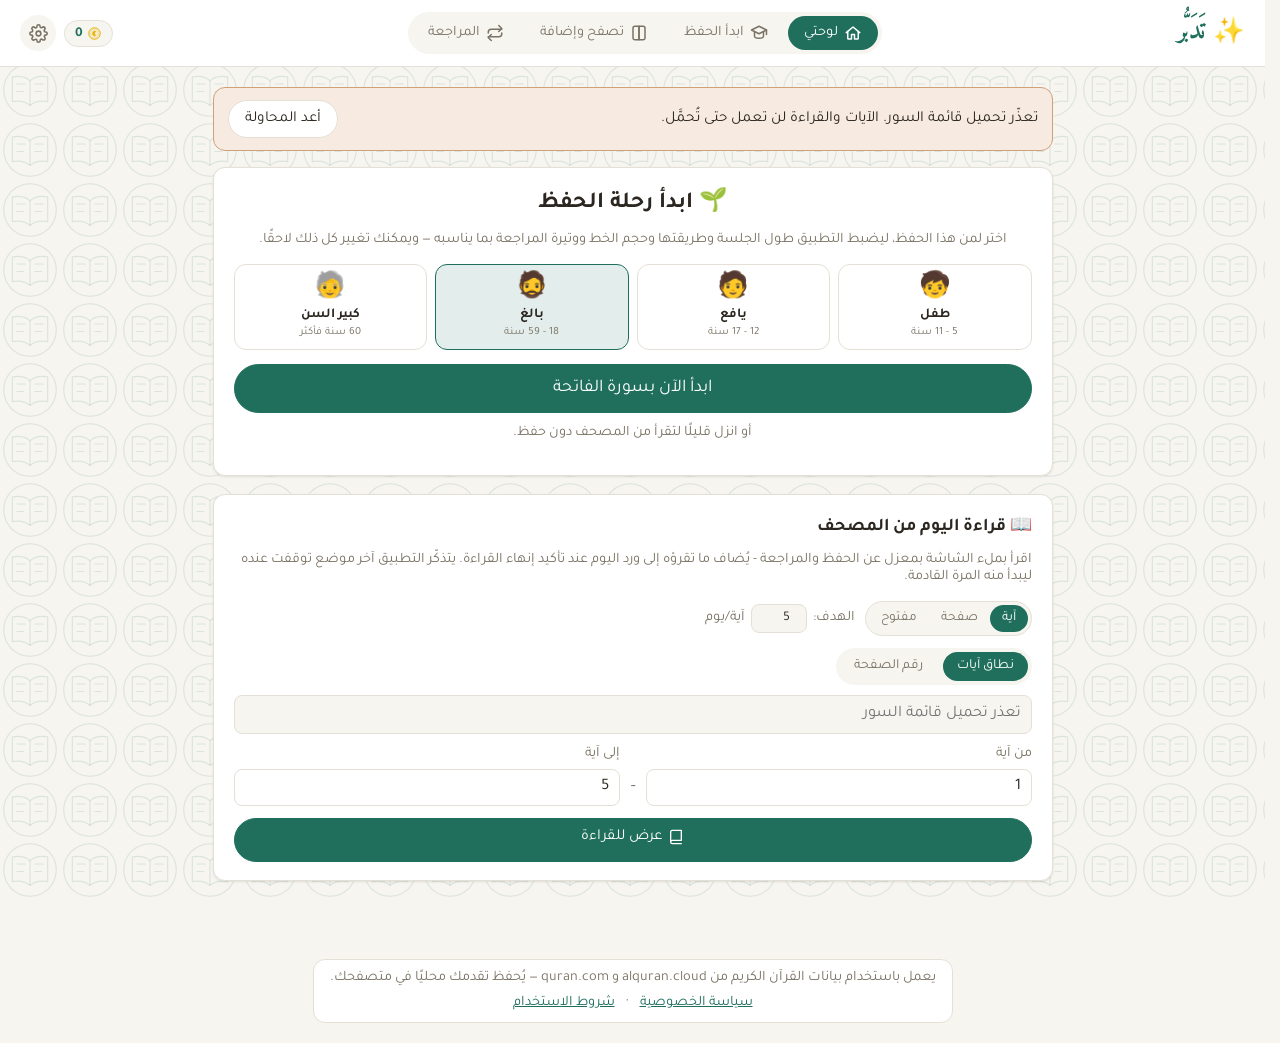
==== index.html @ 9f1f9c81 "لا شاشة خطأ من المتصفّح: الهيكل يُستبدل ولا يُفرَّغ، وصفحةٌ للانقطاع سببُ ما رأيتَه: السحب للتحديث (" ====
<!DOCTYPE html>
<html lang="ar" dir="rtl">
<head>
<meta charset="UTF-8">
<!-- maximum-scale/user-scalable: no pinch-zoom. The app has its own text-size
     setting (صغير…كبير جدًا) which resizes everything together, so zooming is
     the wrong tool here - it only ever left the page half off the screen. -->
<meta name="viewport" content="width=device-width, initial-scale=1.0, maximum-scale=1.0, user-scalable=no, viewport-fit=cover, interactive-widget=resizes-content">
<title>تدبر - تطبيق حفظ القرآن الكريم بذكاء</title>
<meta name="description" content="احفظ القرآن الكريم بالتكرار المتباعد، الاختيار من متعدد، الكتابة، والاختبار الصوتي.">
<meta name="theme-color" content="#1f6f5c">
<!-- Root-relative, every one of them: a route like /learn/settings would
     otherwise have the browser look for /learn/css/style.css. -->
<link rel="manifest" href="/manifest.json">
<link rel="icon" href="/icons/favicon-32.png">
<link rel="apple-touch-icon" href="/icons/apple-touch-icon.png">
<meta name="apple-mobile-web-app-capable" content="yes">
<meta name="apple-mobile-web-app-status-bar-style" content="black-translucent">
<meta name="apple-mobile-web-app-title" content="تدبر">
<link rel="preconnect" href="https://fonts.googleapis.com">
<link href="https://fonts.googleapis.com/css2?family=Amiri:wght@400;700&family=Tajawal:wght@400;500;700&family=Scheherazade+New:wght@400;700&family=Lateef:wght@400;700&family=Aref+Ruqaa:wght@400;700&family=Reem+Kufi:wght@400;700&display=swap" rel="stylesheet">
<link rel="stylesheet" href="/css/style.css">
<script>
// Which tab is open is decided HERE, before anything is painted. The app's
// own script runs at the end of a long file, so restoring the tab there
// meant the dashboard was on screen for a frame or two first - the flash of
// the wrong page on every refresh. Nothing paints before the head is
// processed, so stamping the route on <html> (css/style.css shows the panel
// that matches) is the only place it can be done without one. The attribute
// is data-route, not data-tab: the app binds a tab switch to every
// [data-tab] element, and <html> would then be one of them.
(function () {
  var TABS = ["dashboard", "learn", "browse", "review"];
  var tab = "dashboard", overlays = [];
  location.pathname.split("/").forEach(function (seg) {
    if (TABS.indexOf(seg) > -1) tab = seg;
    else if (seg === "settings" || seg === "mushaf") overlays.push(seg);
  });
  var legacy = (location.hash || "").replace(/^#\/?/, "");   // #learn, from before these were paths
  if (tab === "dashboard" && TABS.indexOf(legacy) > -1) tab = legacy;
  document.documentElement.setAttribute("data-route", tab);
  // The settings sheet is markup, so it can be open in the first frame too.
  // The reader draws from stored state the app has not read yet, so it opens
  // a moment later rather than as an empty page.
  if (overlays.length) document.documentElement.setAttribute("data-overlay", overlays.join(" "));

  // Same reason, for the same frame: the dashboard's markup carries every
  // card, and a first-run visitor would see all of them flash by before
  // renderDashboard folded them away. Reading the saved ayahs here decides
  // it before the first paint. Defensive throughout - a corrupt or missing
  // store just means the full dashboard, which is the safe way to be wrong.
  var firstRun = false;
  try {
    var raw = localStorage.getItem("tadabbur_state_v1");
    var parsed = raw ? JSON.parse(raw) : null;
    firstRun = !parsed || !parsed.ayahs || Object.keys(parsed.ayahs).length === 0;
  } catch (e) { firstRun = false; }
  document.documentElement.setAttribute("data-first-run", firstRun ? "true" : "false");

  // Last line of defence. app.js sets __tadabburBooted at the very end of
  // itself; if that never happens the app is half-built - which is what a
  // stale half of the shell used to produce: controls present, tappable and
  // completely blank. Rather than leave someone to work out that they have
  // to kill the app from the task switcher, put a fresh shell in place of the
  // cached one and reload once. Once: the sessionStorage mark makes a boot
  // loop impossible, and it is cleared the moment a boot succeeds.
  //
  // REPLACED, not deleted. Emptying the cache and trusting the reload to
  // refill it works right up until the reload has no network - and then the
  // worker has nothing to serve and every attempt after it is the browser's
  // own "this site can't be reached". A phone on a dead data connection
  // still reports navigator.onLine as true, so only a complete set of fresh
  // files is allowed to replace what is there.
  var HEAL = "tadabbur_selfheal";
  var SHELL_FILES = ["/", "/index.html", "/css/style.css", "/js/app.js"];
  setTimeout(function () {
    if (window.__tadabburBooted) {
      try { sessionStorage.removeItem(HEAL); } catch (e) {}
      return;
    }
    try { if (sessionStorage.getItem(HEAL)) return; sessionStorage.setItem(HEAL, "1"); } catch (e) { return; }
    var done = function () { location.reload(); };
    try {
      if (!window.caches) { done(); return; }
      Promise.all(SHELL_FILES.map(function (u) {
        // ?shell-refresh makes the worker stand aside, so a copy that cannot
        // be fetched is a failure rather than the cached one handed back.
        return fetch(u + (u.indexOf("?") >= 0 ? "&" : "?") + "shell-refresh=" + Date.now(), { cache: "reload" })
          .then(function (r) { return r && r.ok ? r : null; }, function () { return null; });
      })).then(function (fresh) {
        if (fresh.some(function (r) { return !r; })) return null;   // keep the old shell
        return caches.keys().then(function (ks) {
          var name = ks.filter(function (k) { return k.indexOf("tadabbur-shell") === 0; })[0];
          if (!name) return null;
          return caches.open(name).then(function (c) {
            return Promise.all(SHELL_FILES.map(function (u, i) { return c.put(u, fresh[i]); }));
          });
        });
      }).then(done, done);
    } catch (e) { done(); }
  }, 8000);
})();
</script>
</head>
<body>

<canvas id="confetti-canvas"></canvas>
<div id="toast-container" class="toast-container" aria-live="polite"></div>

<header class="app-header">
  <div class="brand">
    <span class="brand-icon">✨</span>
    <h1>تَدَبُّر</h1>
  </div>
  <nav class="tabs" role="tablist">
    <button class="tab-btn" data-tab="dashboard">
      <span class="tab-icon"><svg viewBox="0 0 24 24" fill="none" stroke="currentColor" stroke-width="2" stroke-linecap="round" stroke-linejoin="round"><path d="M3 11.5 12 4l9 7.5"/><path d="M5 10v9a1 1 0 0 0 1 1h4v-6h4v6h4a1 1 0 0 0 1-1v-9"/></svg></span>
      <span class="tab-label">لوحتي</span>
    </button>
    <button class="tab-btn" data-tab="learn">
      <span class="tab-icon"><svg viewBox="0 0 24 24" fill="none" stroke="currentColor" stroke-width="2" stroke-linecap="round" stroke-linejoin="round"><path d="M12 3 2 8l10 5 10-5-10-5Z"/><path d="M6 10.5V16c0 1.6 2.7 3 6 3s6-1.4 6-3v-5.5"/><path d="M22 8v6"/></svg></span>
      <span class="tab-label">ابدأ الحفظ</span>
    </button>
    <button class="tab-btn" data-tab="browse">
      <span class="tab-icon"><svg viewBox="0 0 24 24" fill="none" stroke="currentColor" stroke-width="2" stroke-linecap="round" stroke-linejoin="round"><path d="M4 5.5A2.5 2.5 0 0 1 6.5 3H12v18H6.5A2.5 2.5 0 0 1 4 18.5v-13Z"/><path d="M20 5.5A2.5 2.5 0 0 0 17.5 3H12v18h5.5a2.5 2.5 0 0 0 2.5-2.5v-13Z"/></svg></span>
      <span class="tab-label">تصفح وإضافة</span>
    </button>
    <button class="tab-btn" data-tab="review">
      <span class="tab-icon"><svg viewBox="0 0 24 24" fill="none" stroke="currentColor" stroke-width="2" stroke-linecap="round" stroke-linejoin="round"><path d="M17 2 21 6l-4 4"/><path d="M3 12v-1a4 4 0 0 1 4-4h14"/><path d="M7 22 3 18l4-4"/><path d="M21 12v1a4 4 0 0 1-4 4H3"/></svg><span class="tab-badge hidden" id="review-tab-badge">0</span></span>
      <span class="tab-label">المراجعة</span>
    </button>
  </nav>
  <div class="header-left">
    <span id="header-points-badge" class="header-points-badge" title="نقاطك"><span class="coin-icon" id="header-coin-icon"></span><span id="header-points-value">0</span></span>
    <button id="btn-settings" class="icon-only-btn" title="الإعدادات" aria-label="الإعدادات">
      <svg viewBox="0 0 24 24" fill="none" stroke="currentColor" stroke-width="2" stroke-linecap="round" stroke-linejoin="round"><circle cx="12" cy="12" r="3"/><path d="M19.4 15a1.65 1.65 0 0 0 .33 1.82l.06.06a2 2 0 1 1-2.83 2.83l-.06-.06a1.65 1.65 0 0 0-1.82-.33 1.65 1.65 0 0 0-1 1.51V21a2 2 0 0 1-4 0v-.09A1.65 1.65 0 0 0 9 19.4a1.65 1.65 0 0 0-1.82.33l-.06.06a2 2 0 1 1-2.83-2.83l.06-.06a1.65 1.65 0 0 0 .33-1.82 1.65 1.65 0 0 0-1.51-1H3a2 2 0 0 1 0-4h.09A1.65 1.65 0 0 0 4.6 9a1.65 1.65 0 0 0-.33-1.82l-.06-.06a2 2 0 1 1 2.83-2.83l.06.06a1.65 1.65 0 0 0 1.82.33H9a1.65 1.65 0 0 0 1-1.51V3a2 2 0 0 1 4 0v.09a1.65 1.65 0 0 0 1 1.51 1.65 1.65 0 0 0 1.82-.33l.06-.06a2 2 0 1 1 2.83 2.83l-.06.06a1.65 1.65 0 0 0-.33 1.82V9a1.65 1.65 0 0 0 1.51 1H21a2 2 0 0 1 0 4h-.09a1.65 1.65 0 0 0-1.51 1Z"/></svg>
    </button>
  </div>
</header>

<!-- Says the connection is gone before a blank ayah does. What is already on
     the device keeps working, which is the part worth saying out loud. -->
<div id="offline-bar" class="offline-bar hidden" role="status">
  <span class="offline-bar-mark" aria-hidden="true">⌁</span>
  <span>لا يوجد اتصال — ما حُفظ على جهازك يعمل كما هو، وما يحتاج الشبكة ينتظر عودتها.</span>
</div>

<!-- Same gear, pinned in place once the header scrolls away (and while the
     fullscreen reader is open) - see updateSettingsFab in app.js -->
<button id="btn-settings-floating" class="icon-only-btn settings-fab" title="الإعدادات" aria-label="الإعدادات">
  <svg viewBox="0 0 24 24" fill="none" stroke="currentColor" stroke-width="2" stroke-linecap="round" stroke-linejoin="round"><circle cx="12" cy="12" r="3"/><path d="M19.4 15a1.65 1.65 0 0 0 .33 1.82l.06.06a2 2 0 1 1-2.83 2.83l-.06-.06a1.65 1.65 0 0 0-1.82-.33 1.65 1.65 0 0 0-1 1.51V21a2 2 0 0 1-4 0v-.09A1.65 1.65 0 0 0 9 19.4a1.65 1.65 0 0 0-1.82.33l-.06.06a2 2 0 1 1-2.83-2.83l.06-.06a1.65 1.65 0 0 0 .33-1.82 1.65 1.65 0 0 0-1.51-1H3a2 2 0 0 1 0-4h.09A1.65 1.65 0 0 0 4.6 9a1.65 1.65 0 0 0-.33-1.82l-.06-.06a2 2 0 1 1 2.83-2.83l.06.06a1.65 1.65 0 0 0 1.82.33H9a1.65 1.65 0 0 0 1-1.51V3a2 2 0 0 1 4 0v.09a1.65 1.65 0 0 0 1 1.51 1.65 1.65 0 0 0 1.82-.33l.06-.06a2 2 0 1 1 2.83 2.83l-.06.06a1.65 1.65 0 0 0-.33 1.82V9a1.65 1.65 0 0 0 1.51 1H21a2 2 0 0 1 0 4h-.09a1.65 1.65 0 0 0-1.51 1Z"/></svg>
</button>

<!-- SETTINGS PANEL -->
<div id="settings-overlay" class="settings-overlay modal-closed">
  <div class="settings-panel">
    <div class="settings-header">
      <h2>⚙️ الإعدادات</h2>
      <button id="btn-settings-close" class="icon-only-btn" aria-label="إغلاق">✕</button>
    </div>
    <div class="points-display-row">
      <span class="points-display-label" id="points-display-label">نقاطك</span>
      <span class="points-display-value">
        <span class="coin-icon" id="settings-coin-icon"></span>
        <strong id="points-display">0</strong>
      </span>
    </div>
    <p class="muted points-note hidden" id="points-note"></p>
    <p class="settings-section-note"><span class="coin-icon coin-sm"></span> زينة مصحفك — اختيارية بالكامل، ولا تفتح شيئًا في الحفظ أو المراجعة.</p>

    <!-- Every group is a closed accordion: the sheet opens as a short list of
         headings, each already saying what is chosen inside it, and only the
         one being changed unfolds (name= makes them mutually exclusive where
         the browser supports it). -->
    <details class="settings-group" name="settings-accordion">
      <summary class="settings-group-summary">
        <span class="settings-group-title">🎧 القارئ</span>
        <span class="settings-group-value" id="group-reciter-value"></span>
      </summary>
      <div class="settings-group-body">
        <div class="settings-field">
          <div id="reciter-grid" class="swatch-grid"></div>
        </div>
      </div>
    </details>

    <details class="settings-group" name="settings-accordion">
      <summary class="settings-group-summary">
        <span class="settings-group-title">🎨 المظهر</span>
        <span class="settings-group-value" id="group-theme-value"></span>
      </summary>
      <div class="settings-group-body">
        <div class="settings-field">
          <div id="theme-grid" class="swatch-grid"></div>
        </div>
        <label class="settings-field">
          الوضع الفاتح والداكن
          <select id="color-scheme-select">
            <option value="system">حسب إعداد الهاتف</option>
            <option value="light">فاتح دائمًا</option>
            <option value="dark">داكن دائمًا</option>
          </select>
          <p class="muted">يخصّ مظهر «أخضر هادئ» فقط؛ بقية المظاهر ألوانها ثابتة كما اخترتها.</p>
        </label>
      </div>
    </details>

    <details class="settings-group" name="settings-accordion">
      <summary class="settings-group-summary">
        <span class="settings-group-title">✒️ خط الآيات</span>
        <span class="settings-group-value" id="group-font-value"></span>
      </summary>
      <div class="settings-group-body">
        <div class="settings-field">
          <div id="font-grid" class="swatch-grid"></div>
        </div>
        <label class="settings-field">
          حجم نص الآيات
          <select id="font-size-select">
            <option value="small">صغير</option>
            <option value="medium">متوسط</option>
            <option value="large">كبير</option>
            <option value="xlarge">كبير جدًا</option>
          </select>
        </label>
        <label class="settings-field">
          شكل الأرقام
          <select id="numerals-select">
            <option value="western">123 — أرقام عادية</option>
            <option value="arabic">١٢٣ — أرقام عربية مشرقية</option>
          </select>
          <p class="muted">يشمل كل رقم في التطبيق: أرقام الآيات، والإحصاءات، والتواريخ، وعدّاد الجولات.</p>
        </label>
      </div>
    </details>

    <details class="settings-group" name="settings-accordion">
      <summary class="settings-group-summary">
        <span class="settings-group-title">🖼️ خلفية التطبيق</span>
        <span class="settings-group-value" id="group-background-value"></span>
      </summary>
      <div class="settings-group-body">
        <div class="settings-field">
          <div id="background-grid" class="swatch-grid"></div>
        </div>
      </div>
    </details>

    <details class="settings-group" name="settings-accordion">
      <summary class="settings-group-summary">
        <span class="settings-group-title">👤 لمن الحفظ؟</span>
        <span class="settings-group-value" id="group-age-value"></span>
      </summary>
      <div class="settings-group-body">
        <div class="settings-field">
          <div class="age-mode-grid" id="settings-age-grid"></div>
          <p class="muted" id="age-mode-note"></p>
        </div>
      </div>
    </details>

    <details class="settings-group" name="settings-accordion">
      <summary class="settings-group-summary">
        <span class="settings-group-title">🧠 الحفظ والمراجعة</span>
        <span class="settings-group-value" id="group-drill-value"></span>
      </summary>
      <div class="settings-group-body">
        <label class="settings-field settings-toggle">
          <span>
            تنويع طريقة الاختبار تلقائيًا
            <small class="muted">تعرُّف ← تذكُّر ← كتابة عبر جولات الآية الثلاث، بدل تكرار الطريقة نفسها.</small>
          </span>
          <input type="checkbox" id="auto-vary-modes" checked>
        </label>
        <label class="settings-field">
          سقف المراجعة اليومي
          <select id="review-cap-select">
            <option value="10">10 آيات في اليوم</option>
            <option value="20">20 آية في اليوم</option>
            <option value="30">30 آية في اليوم</option>
            <option value="50">50 آية في اليوم</option>
            <option value="0">بلا سقف</option>
          </select>
          <p class="muted">ما يزيد عن السقف لا يُلغى، بل يُؤجَّل ليأتيك في الأيام التالية حتى لا تتكدّس المراجعات دفعة واحدة.</p>
        </label>
      </div>
    </details>

    <details class="settings-group" name="settings-accordion">
      <summary class="settings-group-summary">
        <span class="settings-group-title">💾 بياناتك</span>
        <span class="settings-group-value" id="backup-group-value">نسخة احتياطية · دون إنترنت</span>
      </summary>
      <div class="settings-group-body">
        <div class="settings-field">
          نسخة احتياطية
          <div class="backup-row">
            <button id="btn-backup-export" class="btn"></button>
            <button id="btn-backup-import" class="btn"></button>
          </div>
          <input type="file" id="backup-file" accept="application/json,.json" class="hidden">
          <p class="muted">حفظك كلّه يعيش في هذا المتصفّح وحده: مسح بيانات الموقع أو تغيير الهاتف يمحوه. الملف يحفظ كل شيء — الآيات وخطتها ومواعيد مراجعتها، والنقاط، والقارئ والمظهر والخط والخلفية وما فتحته منها، وعهد وردك وسجلّ أيامك.</p>
          <p class="muted storage-status" id="storage-status"></p>
          <button id="btn-protect-storage" class="btn hidden">🛡️ احمِ بياناتي من الحذف التلقائي</button>
        </div>

        <div class="settings-field">
          العمل دون إنترنت
          <button id="btn-offline-prefetch" class="btn"></button>
          <p class="muted" id="offline-prefetch-status">حمّل سور خطتك الآن ليعمل الحفظ والمراجعة دون اتصال.</p>
        </div>
      </div>
    </details>
    <div class="settings-field">
      اتصل بنا
      <p class="muted">وجدتَ خللًا، أو عندك اقتراح؟ أخبِرنا.</p>
      <a class="btn contact-link" href="https://hamid-tlailia-portfolio-exyv.vercel.app/#contact"
         target="_blank" rel="noopener noreferrer">✉️ بلّغ عن خطأ أو اقترح</a>
    </div>

    <div class="settings-field settings-legal">
      <button id="btn-privacy" class="link-btn">سياسة الخصوصية</button>
      <button id="btn-terms" class="link-btn">شروط الاستخدام</button>
    </div>
  </div>
</div>

<!-- TASMEE': the phone is handed to a listener, who grades what they hear -->
<div id="tasmee-overlay" class="tasmee-overlay modal-closed">
  <div class="tasmee-header">
    <button id="btn-tasmee-close" class="icon-only-btn" aria-label="إنهاء التسميع">✕</button>
    <span id="tasmee-position">1 / 1</span>
  </div>
  <div class="tasmee-body">
    <p class="tasmee-listener-note">📿 أعطِ الجهاز لمن يسمع لك — النص أمامه، وأنت تسمّع عن ظهر قلب.</p>
    <div class="ayah-ref" id="tasmee-ref"></div>
    <div class="ayah-display tasmee-display">
      <div class="ayah-scroll" id="tasmee-ayah-scroll">
        <p id="tasmee-text" class="ayah-text"></p>
      </div>
    </div>
  </div>
  <div class="tasmee-actions">
    <p class="muted">كيف سمّع؟</p>
    <div class="tasmee-buttons">
      <button class="btn grade-again" id="btn-tasmee-wrong" data-quality="0">أخطأ</button>
      <button class="btn grade-hard" id="btn-tasmee-hesitant" data-quality="3">تردّد</button>
      <button class="btn grade-good" id="btn-tasmee-good" data-quality="5">تامّ</button>
    </div>
  </div>
</div>

<div class="pull-refresh" id="pull-refresh" aria-hidden="true">
  <svg viewBox="0 0 24 24" fill="none" stroke="currentColor" stroke-width="2.2" stroke-linecap="round"><path d="M17 2 21 6l-4 4"/><path d="M3 12v-1a4 4 0 0 1 4-4h14"/><path d="M7 22 3 18l4-4"/><path d="M21 12v1a4 4 0 0 1-4 4H3"/></svg>
</div>

<main id="app">
  <!-- Shown only when a startup load failed: without it the app just looks
       broken, with three unrelated-looking symptoms and no way back. -->
  <div class="connection-banner hidden" id="connection-banner">
    <span id="connection-banner-text"></span>
    <button class="btn" id="btn-connection-retry">أعد المحاولة</button>
  </div>


  <!-- DASHBOARD -->
  <section id="tab-dashboard" class="tab-panel">

    <div class="panel onboarding-panel" id="onboarding-panel">
      <h2>🌱 ابدأ رحلة الحفظ</h2>
      <p class="muted">اختر لمن هذا الحفظ، ليضبط التطبيق طول الجلسة وطريقتها وحجم الخط ووتيرة المراجعة بما يناسبه — ويمكنك تغيير كل ذلك لاحقًا.</p>
      <div class="age-mode-grid" id="onboarding-age-grid"></div>
      <button class="btn primary onboarding-start" data-tab="learn">ابدأ الآن بسورة الفاتحة</button>
      <p class="muted onboarding-alt">أو انزل قليلًا لتقرأ من المصحف دون حفظ.</p>
    </div>


    <div class="challenge-card needs-data" id="challenge-card">
      <div class="challenge-text">
        <h2>⚡ تحدي تعاهد اليوم</h2>
        <p class="muted" id="challenge-desc">اختبر نفسك بآيات عشوائية مما حفظت — «تعاهدوا هذا القرآن فوالذي نفسي بيده لهو أشد تفلتًا من الإبل في عقلها»</p>
      </div>
      <div class="challenge-actions">
        <button id="btn-start-challenge" class="btn accent">⚡ ابدأ التحدي</button>
        <button id="btn-quick-wird" class="btn challenge-secondary">🌙 ورد اليوم</button>
      </div>
    </div>

    <div class="ornament needs-data" aria-hidden="true">۞</div>

    <div class="stats-grid needs-data">
      <div class="stat-card">
        <div class="stat-value" id="stat-due">0</div>
        <div class="stat-label">مستحقة اليوم</div>
        <div class="stat-note hidden" id="stat-due-deferred"></div>
      </div>
      <div class="stat-card">
        <div class="stat-value" id="stat-new">0</div>
        <div class="stat-label">سور قيد الحفظ</div>
      </div>
      <div class="stat-card">
        <div class="stat-value" id="stat-mastered">0</div>
        <div class="stat-label">آيات محفوظة</div>
      </div>
      <div class="stat-card">
        <div class="stat-value" id="stat-streak">0</div>
        <div class="stat-label">🔥 أيام متتالية</div>
        <div class="stat-note" id="stat-week"></div>
      </div>
    </div>

    <p class="balance-note hidden" id="balance-note"></p>

    <div class="share-row needs-data">
      <button class="btn" id="btn-share-progress">🌿 شارك تقدّمي</button>
    </div>

    <div class="panel overall-progress-card needs-data">
      <div class="overall-progress-header">
        <h2>📈 تقدمك في حفظ القرآن</h2>
        <span id="overall-progress-text" class="muted">0 / 6236 (0%)</span>
      </div>
      <div class="progress-bar"><div id="overall-progress-fill" class="progress-fill"></div></div>
      <p id="memorization-since-text" class="muted overall-progress-since"></p>

      <details class="mushaf-map activity-map" id="activity-map">
        <summary class="mushaf-map-summary">🗓️ سجلّ نشاطك</summary>
        <p class="muted" id="activity-summary"></p>
        <div class="activity-calendar" id="activity-calendar"></div>
        <p class="muted activity-caption" id="activity-caption"></p>
        <div class="activity-legend">
          <span>أقل</span>
          <i class="activity-cell l0"></i>
          <i class="activity-cell l1"></i>
          <i class="activity-cell l2"></i>
          <i class="activity-cell l3"></i>
          <i class="activity-cell l4"></i>
          <span>أكثر</span>
        </div>
      </details>

      <details class="mushaf-map" id="mushaf-map">
        <summary class="mushaf-map-summary">🗺️ خريطة الحفظ في المصحف</summary>
        <p class="muted" id="mushaf-map-summary"></p>
        <div class="mushaf-map-grid" id="mushaf-map-grid"></div>
        <div class="mushaf-map-legend">
          <span><i class="map-cell l0"></i> لم تبدأ</span>
          <span><i class="map-cell l1"></i> بدأتها</span>
          <span><i class="map-cell l2"></i> أكثر من نصفها</span>
          <span><i class="map-cell l3"></i> كاملة</span>
        </div>
      </details>
    </div>

    <!-- What is in the plan but not yet memorized: ayahs waiting their turn,
         and ayahs whose owner says they are already known and has still to
         show it. Neither is in the review cycle nor in the count. -->
    <div class="panel pending-card hidden" id="pending-card">
      <h2 id="pending-heading"></h2>
      <p class="muted" id="pending-lead"></p>
      <div id="pending-list" class="pending-list"></div>
    </div>

    <div class="panel needs-data">
      <h2>خطة الحفظ الحالية</h2>
      <p class="muted">مرتبة حسب أقرب موعد مراجعة (التكرار المتباعد الذكي) — اضغط على اسم السورة لعرض آياتها. وما حفظتَه كاملًا يمكن تذهيبه بنقاطك <span class="coin-icon coin-sm"></span></p>
      <div id="plan-list" class="plan-list"></div>
    </div>

    <div class="panel needs-data">
      <h2>التقدم حسب السورة</h2>
      <div id="surah-progress" class="surah-progress-list"></div>
    </div>

    <div class="panel wird-card needs-data">
      <div class="wird-header">
        <div>
          <h2>🌙 ورد اليوم</h2>
          <p id="wird-today-date" class="muted"></p>
        </div>
      </div>
      <div class="wird-progress">
        <div class="wird-ring" id="wird-ring">
          <span id="wird-count-text">0/5</span>
        </div>
        <div class="wird-week" id="wird-week"></div>
      </div>
    </div>

    <div class="panel wird-plan-card needs-data" id="wird-plan-card">
      <h2 id="wird-plan-heading">🤝 عهد الورد</h2>

      <div id="wird-plan-view" class="hidden">
        <p class="wird-plan-sentence" id="wird-plan-sentence"></p>
        <p class="muted" id="wird-plan-status"></p>
        <p class="wird-plan-next hidden" id="wird-plan-next"></p>
        <label class="wird-notify-row" id="wird-notify-row">
          <input type="checkbox" id="wird-notify-toggle">
          <span>🔔 ذكّرني على هذا الجهاز</span>
        </label>
        <p class="muted wird-notify-note" id="wird-notify-note"></p>
        <!-- The calendar entry belongs with the bell, not with the day's
             actions: both are reminder plumbing, set up once and never
             touched again, while ابدأ الآن is what you press every day. -->
        <button id="btn-wird-plan-ics" class="link-btn wird-ics-link">📅 أضِفه إلى تقويم جوالك</button>
        <div class="wird-plan-actions">
          <button id="btn-wird-plan-start" class="btn primary">ابدأ الآن</button>
          <button id="btn-wird-plan-edit" class="btn">تعديل العهد</button>
        </div>
      </div>

      <details class="wird-plan-details" id="wird-plan-details">
        <summary class="mushaf-map-summary wird-plan-open">حدِّد موعدًا ثابتًا لوردك</summary>
        <div id="wird-plan-form">
        <p class="muted">حدِّد <strong>متى</strong> و<strong>أين</strong> مرة واحدة. النية المعلّقة ("سأحفظ يومًا ما") تتبخّر، أما ربط الورد بموعد ومكان معلومين فهو أقوى ما يحوّله إلى عادة.</p>
        <div class="wird-plan-field">
          <span class="wird-plan-label">متى؟</span>
          <div class="wird-plan-anchors" id="wird-plan-anchors"></div>
        </div>
        <label class="wird-plan-field">
          <span class="wird-plan-label">في أي ساعة تقريبًا؟</span>
          <input type="time" id="wird-plan-time" value="05:30">
        </label>
        <label class="wird-plan-field">
          <span class="wird-plan-label">أين؟</span>
          <input type="text" id="wird-plan-place" maxlength="40" placeholder="مثلاً: في غرفتي">
        </label>
        <div class="wird-plan-actions">
          <button id="btn-wird-plan-save" class="btn primary">أثبِت عهدي</button>
          <button id="btn-wird-plan-cancel" class="btn hidden">إلغاء</button>
        </div>
      </div>
      </details>
    </div>

    <div class="panel meaning-day-card hidden" id="meaning-day-card">
      <h2>💡 معنى تعلّمته اليوم</h2>
      <p class="meaning-day-word" id="meaning-day-word"></p>
      <p class="meaning-day-meaning" id="meaning-day-meaning"></p>
      <p class="muted" id="meaning-day-ref"></p>
    </div>

    <div class="panel mushaf-card">
      <h2>📖 قراءة اليوم من المصحف</h2>
      <p class="muted">اقرأ بملء الشاشة بمعزل عن الحفظ والمراجعة - يُضاف ما تقرؤه إلى ورد اليوم عند تأكيد إنهاء القراءة. يتذكّر التطبيق آخر موضع توقفت عنده ليبدأ منه المرة القادمة.</p>

      <!-- The daily target lives here, beside the reading it measures, rather
           than up in the wird card: setting it meant scrolling up, and
           checking what you had set meant scrolling up again. -->
      <div class="wird-target-control">
        <div class="wird-type-toggle">
          <button type="button" class="wird-type-btn" data-type="ayahs">آية</button>
          <button type="button" class="wird-type-btn" data-type="pages">صفحة</button>
          <button type="button" class="wird-type-btn" data-type="open">مفتوح</button>
        </div>
        <label id="wird-target-field">
          الهدف:
          <input type="number" id="wird-target-input" min="1" max="604" value="5">
          <span id="wird-target-unit">آية/يوم</span>
        </label>
        <p class="muted wird-open-note hidden" id="wird-open-note">بلا عدد مطلوب — اقرأ وقلّب الصفحات كما تشاء، وتوقّف حيث شئت، ويُحسب لك اليوم بمجرّد أن تقرأ.</p>
      </div>

      <div class="mushaf-mode-toggle">
        <button type="button" class="mushaf-mode-btn active" data-mushaf-mode="range">نطاق آيات</button>
        <button type="button" class="mushaf-mode-btn" data-mushaf-mode="page">رقم الصفحة</button>
      </div>

      <div id="mushaf-range-controls" class="mushaf-controls">
        <div class="combo" id="mushaf-surah-combo">
          <input type="text" id="mushaf-surah-combo-input" placeholder="ابحث عن سورة..." autocomplete="off">
          <div class="combo-list hidden" id="mushaf-surah-combo-list"></div>
        </div>
        <div class="range-inputs">
          <label>
            من آية
            <input type="number" id="mushaf-from" min="1" value="1">
          </label>
          <span class="range-dash">–</span>
          <label>
            إلى آية
            <input type="number" id="mushaf-to" min="1" value="5">
          </label>
        </div>
      </div>

      <div id="mushaf-page-controls" class="mushaf-controls hidden">
        <label class="mushaf-page-field">
          رقم الصفحة (١-٦٠٤)
          <input type="number" id="mushaf-page-input" min="1" max="604" placeholder="مثال: 262">
        </label>
      </div>

      <button id="btn-mushaf-load" class="btn primary mushaf-load-btn"></button>
    </div>

  </section>

  <!-- LEARN (guided sequential memorization) -->
  <section id="tab-learn" class="tab-panel">

    <!-- The end of the whole thing. It gets a screen of its own rather than
         a changed heading over a drill that has nothing left to drill. -->
    <div class="panel khatm-panel hidden" id="khatm-panel">
      <div class="khatm-mark" aria-hidden="true">۞</div>
      <h2>تمَّ بحمد الله</h2>
      <p class="khatm-lead">أتممتَ حفظ القرآن الكريم كاملًا — ٦٢٣٦ آية.</p>
      <p class="khatm-since muted" id="khatm-since"></p>
      <p class="khatm-hadith">«خيرُكم من تعلَّم القرآن وعلَّمه»</p>
      <p class="muted">الحفظ انتهى، والتعاهد لا ينتهي: «تعاهدوا هذا القرآن، فوالذي نفسي بيده لهو أشدُّ تفلُّتًا من الإبل في عُقُلها».</p>
      <div class="khatm-actions">
        <button class="btn primary" data-tab="review">تعاهد ما حفظت</button>
        <button class="btn" id="btn-khatm-read">📖 اقرأ من المصحف</button>
        <button class="btn" id="btn-khatm-share">🌿 شارك تمامك</button>
      </div>
    </div>
    <!-- Shown only while the tab is on a detour: says where the sequence is
         being held, and gives it back in one tap. -->
    <div class="detour-banner hidden" id="learn-detour">
      <span class="detour-mark" aria-hidden="true">↩</span>
      <span class="detour-text" id="learn-detour-text"></span>
      <button class="btn" id="btn-learn-detour-end">عُد إلى تسلسلك</button>
    </div>
    <div class="panel learn-panel">
      <div class="learn-header">
        <div>
          <h2 id="learn-ref">سورة الفاتحة - الآية 1</h2>
          <p class="muted" id="learn-round-info">الجولة 1 من 3</p>
          <p class="surah-info-caption" id="learn-surah-info"></p>
        </div>
        <div class="round-dots" id="round-dots">
          <span class="dot"></span><span class="dot"></span><span class="dot"></span>
        </div>
      </div>

      <div class="balance-banner hidden" id="learn-balance-banner">
        <p id="learn-balance-text"></p>
        <div class="balance-banner-actions">
          <button class="btn primary" id="btn-balance-review">راجع الآن</button>
          <button class="btn" id="btn-balance-dismiss">أكمل الحفظ</button>
        </div>
      </div>

      <div class="mode-switch" role="tablist">
        <button class="mode-btn" data-mode="partial" id="mode-btn-partial"></button>
        <button class="mode-btn active" data-mode="mcq" id="mode-btn-mcq"></button>
        <button class="mode-btn" data-mode="type" id="mode-btn-type"></button>
        <button class="mode-btn hidden" data-mode="voice" id="mode-btn-voice"></button>
      </div>

      <div class="ayah-display learn-ayah-display">
        <button id="btn-learn-tafsir" class="ayah-side-btn" title="التفسير ومعاني الكلمات" aria-label="التفسير ومعاني الكلمات"></button>
        <div class="ayah-scroll" id="learn-ayah-scroll">
          <p id="learn-text" class="ayah-text"></p>
        </div>
        <div class="ayah-word-progress" id="learn-word-progress" aria-hidden="true"><span></span></div>
      </div>

      <div class="answer-area" id="mcq-area">
        <p class="answer-hint">اختر الكلمة التالية</p>
        <div id="mcq-options" class="mcq-options"></div>
      </div>

      <div class="answer-area hidden" id="type-area">
        <p class="answer-hint">اكتب الكلمة التالية</p>
        <div id="type-answer" class="type-answer">
          <input type="text" id="type-input" placeholder="اكتب الكلمة الناقصة هنا..." autocomplete="off" autocorrect="off" spellcheck="false">
          <button id="btn-type-submit" class="btn primary">تحقق ✓</button>
        </div>
      </div>

      <div class="answer-area hidden" id="voice-area">
        <p class="answer-hint">سمّع الآية كاملة من حفظك</p>
        <div class="voice-round-actions">
          <button id="btn-voice-round-start" class="btn primary"></button>
        </div>
        <p class="muted voice-round-note">الآية مخفية بالكامل — استرجعها في نفسك ثم اقرأها بصوتك.</p>
      </div>

      <div class="answer-area hidden" id="partial-area">
        <div id="learn-partial-controls" class="mode-controls">
          <button id="btn-learn-mask-more" class="btn"></button>
        </div>
        <p class="muted" id="learn-partial-hint">استرجع الكلمات المخفية في نفسك، ثم اضغط على كل واحدة لكشفها.</p>
        <div id="learn-partial-actions" class="reveal-controls hidden">
          <p class="muted">كيف كان استرجاعك؟</p>
          <div class="partial-round-buttons">
            <button id="btn-learn-partial-wrong" class="btn grade-again"></button>
            <button id="btn-learn-partial-correct" class="btn grade-good"></button>
          </div>
        </div>
      </div>

      <div class="audio-controls" id="learn-audio-controls">
        <button id="learn-audio-controls-playpause" class="audio-btn" aria-label="تشغيل الآية"></button>
        <button id="learn-audio-controls-stop" class="audio-btn" aria-label="إيقاف"></button>
        <button id="learn-audio-controls-repeat" class="audio-btn" aria-label="تكرار"></button>
      </div>

      <div class="learn-controls">
        <button id="btn-learn-similar" class="btn btn-similar hidden"></button>
      </div>


      <audio id="learn-audio"></audio>
    </div>
  </section>

  <!-- BROWSE / ADD -->
  <section id="tab-browse" class="tab-panel">
    <div class="panel browse-add-panel">
      <h2>إضافة آيات إلى خطتك</h2>
      <p class="muted">أضف ما شئت من الآيات — من أي سورة، وبأي ترتيب، وبلا مقابل.</p>

      <!-- قبل الإضافة: أهي محفوظة أصلا أم ستُحفظ؟ الفرق ليس تسمية: ما يُضاف
           للمراجعة يُحتسب محفوظا من فوره، وما يُضاف للحفظ يمرّ بجولاته. -->
      <div class="add-intent">
        <p class="add-intent-q">هذه الآيات:</p>
        <div class="add-intent-toggle">
          <button type="button" class="add-intent-btn" data-intent="learn">سأحفظها</button>
          <button type="button" class="add-intent-btn" data-intent="review">أحفظها بالفعل</button>
        </div>
        <p class="muted add-intent-note" id="add-intent-note"></p>
      </div>

      <div class="browse-add-section">
        <p class="browse-add-section-title">تصفح حسب السورة والنطاق</p>
        <div class="add-form">
          <div class="combo" id="surah-combo">
            <label for="surah-combo-input">السورة</label>
            <input type="text" id="surah-combo-input" placeholder="ابحث عن سورة بالاسم أو الرقم..." autocomplete="off">
            <div class="combo-list hidden" id="surah-combo-list"></div>
          </div>
          <div class="range-inputs">
            <label>
              من آية
              <input type="number" id="ayah-from" min="1" value="1">
            </label>
            <span class="range-dash">–</span>
            <label>
              إلى آية
              <input type="number" id="ayah-to" min="1" value="1">
            </label>
          </div>
        </div>
        <button id="btn-add-range" class="btn primary browse-add-range-btn">إضافة النطاق إلى الخطة</button>
        <p class="muted" id="surah-meta-info"></p>
      </div>

      <div class="browse-add-divider"><span>أو</span></div>

      <div class="browse-add-section">
        <p class="browse-add-section-title">ابحث عن آية</p>
        <label class="search-field">
          <span class="search-field-icon" id="ayah-search-icon"></span>
          <input type="text" id="ayah-search" placeholder="مثال: 255 أو الرحمن">
        </label>
      </div>
    </div>

    <div class="panel">
      <h2 id="browse-surah-title">معاينة الآيات</h2>
      <p class="surah-info-caption" id="browse-surah-info"></p>

      <div id="browse-results-range">
        <details id="browse-range-details" class="plan-surah-group">
          <summary id="browse-range-summary" class="plan-surah-summary browse-range-summary"></summary>
          <div id="browse-ayahs-range" class="ayah-browse-list plan-surah-items"></div>
        </details>
      </div>

      <div id="browse-results-search" class="hidden">
        <p class="muted" id="browse-search-hint"></p>
        <div id="browse-ayahs-search" class="ayah-browse-list"></div>
      </div>
    </div>
  </section>

  <!-- REVIEW SESSION -->
  <section id="tab-review" class="tab-panel">
    <div class="panel" id="review-panel">
      <div id="challenge-banner" class="challenge-banner hidden">⚡ تحدي تعاهد اليوم: الكلمات الناقصة، وما قبل الآية وما بعدها.</div>

      <div class="tasmee-entry hidden" id="tasmee-entry">
        <button class="btn" id="btn-open-tasmee">📿 سمّع لشخص أمامك</button>
      </div>

      <div class="tasmee-entry hidden" id="seam-entry">
        <button class="btn" id="btn-open-seam"></button>
        <p class="muted">تعرف كل آية وحدها، وتتوقّف عند الانتقال؟ هذا تمرين المفاصل وحدها.</p>
      </div>

      <div id="review-surah-list" class="review-surah-list hidden">
        <h2>السور المستحقة اليوم</h2>
        <p class="muted">تُراجَع سورةً بعد سورة، وآياتُ كل سورة بترتيبها — فما يتلو بعضه بعضًا يُراجَع معًا.</p>
        <div id="review-surah-cards"></div>
      </div>

      <div id="review-empty" class="empty-state">
        <p>🎉 لا توجد آيات تحتاج مراجعة الآن.</p>
        <p class="muted">أضف آيات جديدة من تبويب "ابدأ الحفظ" أو عد لاحقًا حين يحين موعد المراجعة.</p>
      </div>

      <div id="review-session" class="review-session hidden">
        <div class="review-surah-banner" id="review-surah-banner"></div>

        <div class="review-progress">
          <span id="review-position">1 / 1</span>
          <div class="progress-bar"><div id="review-progress-fill" class="progress-fill"></div></div>
        </div>

        <div class="ayah-ref" id="review-ref"></div>

        <div class="ayah-display" id="review-text-container">
          <button id="btn-review-tafsir" class="ayah-side-btn" title="التفسير ومعاني الكلمات" aria-label="التفسير ومعاني الكلمات"></button>
          <div class="ayah-scroll" id="review-ayah-scroll">
            <p id="review-text" class="ayah-text"></p>
          </div>
          <div class="listen-veil hidden" id="listen-veil">
            <p class="listen-veil-lead" id="listen-lead">استمع لأول الآية، ثم أكملها من حفظك.</p>
            <!-- Two ways to carry on from where the reciter stopped. They
                 only appear once he has actually stopped: before that the
                 only thing to do is listen. -->
            <div class="listen-finish hidden" id="listen-finish">
              <button class="btn primary" id="btn-listen-say">🎤 أكملها تسميعًا</button>
              <button class="btn primary" id="btn-listen-write">✍️ أكملها كتابةً</button>
            </div>
            <div class="listen-write-row hidden" id="listen-write-row">
              <!-- A textarea, not a one-line input: the rest of an ayah is a
                   run of words, and watching them scroll sideways out of a
                   single line makes it impossible to check what you wrote.
                   It grows with the text instead (see growListenWriteBox). -->
              <textarea id="listen-write-input" rows="1" autocomplete="off" autocapitalize="off"
                        spellcheck="false" placeholder="اكتب بقية الآية…"></textarea>
              <button class="btn primary" id="btn-listen-write-submit">تحقّق</button>
            </div>
            <div class="listen-actions">
              <button class="btn" id="btn-listen-continue">▶ اسمع البقية</button>
              <button class="btn" id="btn-listen-again">أعد من أولها</button>
              <button class="btn" id="btn-listen-reveal">👁 أظهر النص</button>
            </div>
          </div>
        </div>

        <div class="answer-area" id="review-answer-area">
          <div id="grade-controls" class="grade-controls hidden">
            <p class="muted">قيّم مدى تذكرك لهذه الآية:</p>
            <p class="grade-suggestion hidden" id="grade-suggestion"></p>
            <div class="grade-buttons">
              <button class="btn grade-again" data-quality="0">لم أتذكر</button>
              <button class="btn grade-hard" data-quality="3">صعبة</button>
              <button class="btn grade-good" data-quality="4">جيدة</button>
              <button class="btn grade-easy" data-quality="5">سهلة</button>
            </div>
          </div>

          <!-- Sometimes the review asks about the join before it asks about
               the ayah: what ended the one before, what opens the one after,
               or both. Answered first, then the ayah itself as usual. -->
          <div id="review-neighbour" class="review-choice hidden">
            <p class="review-choice-lead" id="review-neighbour-lead"></p>
            <div id="review-neighbour-options" class="mcq-options"></div>
          </div>

          <div id="review-choice" class="review-choice hidden">
            <p class="review-choice-lead">ما الكلمة المخفية؟</p>
            <div id="review-choice-options" class="mcq-options"></div>
          </div>

          <p class="muted" id="review-reveal-hint">اضغط على كل كلمة مخفية واختر الصحيحة من الخيارات.</p>
        </div>

        <audio id="review-audio"></audio>

        <div class="audio-controls" id="review-audio-controls">
          <button id="review-audio-controls-playpause" class="audio-btn" aria-label="تشغيل الآية"></button>
          <button id="review-audio-controls-stop" class="audio-btn" aria-label="إيقاف"></button>
          <button id="review-audio-controls-repeat" class="audio-btn" aria-label="تكرار"></button>
        </div>

        <p class="muted listen-skip-note hidden" id="listen-skip-note">هذه الآية أقصر من أن يُقتطع أولها — راجعها كالمعتاد، ووضع السمع يعود مع آية أطول.</p>

        <div class="mode-controls">
          <button id="btn-mask-more" class="btn"></button>
          <button id="btn-review-listen" class="btn"></button>
          <button id="btn-review-voice" class="btn hidden"></button>
          <button id="btn-review-similar" class="btn btn-similar hidden"></button>
        </div>

      </div>
    </div>
  </section>

</main>

<footer class="app-footer">
  <p class="muted">
    يعمل باستخدام بيانات القرآن الكريم من alquran.cloud و quran.com — يُحفظ تقدمك محليًا في متصفحك.
    <span class="footer-links">
      <button id="btn-privacy-footer" class="link-btn">سياسة الخصوصية</button>
      <span aria-hidden="true">·</span>
      <button id="btn-terms-footer" class="link-btn">شروط الاستخدام</button>
    </span>
  </p>
</footer>

<!-- TAFSIR / WORD-MEANINGS MODAL (also reused as a generic confirm dialog) -->
<div id="info-modal-overlay" class="info-modal-overlay modal-closed">
  <div class="info-modal">
    <div class="info-modal-header">
      <h2 id="info-modal-title"></h2>
      <button id="btn-info-close" class="icon-only-btn" aria-label="إغلاق">✕</button>
    </div>
    <div id="info-modal-body" class="info-modal-body"></div>
    <div id="info-modal-actions" class="info-modal-actions hidden">
      <button id="info-modal-cancel" class="btn">إلغاء</button>
      <button id="info-modal-confirm" class="btn primary"></button>
    </div>
  </div>
</div>

<!-- FULLSCREEN MUSHAF READER (paginated by real Mushaf page, swipe to turn) -->
<div id="seam-overlay" class="tasmee-overlay seam-overlay modal-closed">
  <div class="tasmee-header">
    <button id="btn-seam-close" class="icon-only-btn" aria-label="إنهاء التمرين">✕</button>
    <span id="seam-position">1 / 1</span>
  </div>
  <div class="tasmee-body">
    <p class="seam-lead">🔗 وصل الآيات</p>
    <div class="ayah-ref" id="seam-ref"></div>
    <div class="ayah-display seam-display">
      <div class="ayah-scroll">
        <p class="seam-cue-label" id="seam-cue-label">أوّل هذه الآية وآخرها…</p>
        <p id="seam-cue" class="ayah-text seam-cue"></p>
      </div>
    </div>
    <p class="seam-question">وبِمَ تبدأ الآية التي بعدها؟</p>
    <div id="seam-options" class="seam-options"></div>
    <p id="seam-feedback" class="seam-feedback hidden"></p>
  </div>
  <div class="tasmee-actions seam-actions">
    <button class="btn primary hidden" id="btn-seam-next"></button>
  </div>
</div>

<div id="mushaf-reader-overlay" class="mushaf-reader-overlay modal-closed">
  <div class="mushaf-reader-header">
    <button id="btn-mushaf-reader-close" class="icon-only-btn" aria-label="إغلاق">✕</button>
    <span id="mushaf-reader-page-label" class="muted"></span>
  </div>
  <div class="mushaf-reader-body" id="mushaf-reader-body">
    <p id="mushaf-reader-text" class="mushaf-text"></p>
  </div>
  <div class="mushaf-reader-footer">
    <button id="btn-mushaf-reader-prev" class="btn"></button>
    <!-- Only for an open reading, where the forward button never turns into
         "أنهيت" because there is always another page. -->
    <button id="btn-mushaf-reader-done" class="btn hidden">✅ أنهيت</button>
    <button id="btn-mushaf-reader-next" class="btn primary"></button>
  </div>
</div>

<!-- VOICE RECITATION MODAL -->
<div id="voice-modal-overlay" class="voice-modal-overlay modal-closed">
  <div class="voice-modal">
    <div class="voice-modal-header">
      <h2>🎤 اختبار التسميع</h2>
      <button id="btn-voice-close" class="icon-only-btn" aria-label="إغلاق">✕</button>
    </div>

    <div class="voice-mic-area">
      <button id="btn-voice-mic" class="voice-mic-btn" aria-label="ابدأ التسجيل">
        <span class="mic-pulse-ring"></span>
        <span class="mic-pulse-ring delay"></span>
        <svg class="mic-glyph" viewBox="0 0 24 24" fill="none" stroke="currentColor" stroke-width="2" stroke-linecap="round" stroke-linejoin="round"><path d="M12 1a3 3 0 0 0-3 3v8a3 3 0 0 0 6 0V4a3 3 0 0 0-3-3Z"/><path d="M19 10v2a7 7 0 0 1-14 0v-2"/><path d="M12 19v4"/><path d="M8 23h8"/></svg>
        <svg class="stop-glyph" viewBox="0 0 24 24" fill="currentColor" aria-hidden="true"><rect x="7" y="7" width="10" height="10" rx="2.5"/></svg>
      </button>
      <p id="voice-listen-state" class="voice-listen-state hidden"></p>
      <p id="voice-status-text" class="voice-status-text">اضغط على الميكروفون وابدأ بالتسميع</p>
      <p id="voice-breath-note" class="voice-breath-note hidden">أخضر: يسمعك، فأكمل. أحمر: لا يسمعك بعد. إن توقّفت لالتقاط النفس فانتظر النغمة والأخضر — ما يُقال قبلهما لا يصل.</p>
    </div>

    <div id="voice-words-area" class="voice-words-area hidden"></div>
    <div id="voice-score-area" class="voice-score-area hidden"></div>

    <div id="voice-modal-actions" class="voice-modal-actions hidden">
      <button id="btn-voice-retry" class="btn">🔁 إعادة التسجيل</button>
      <button id="btn-voice-verify" class="btn primary">✅ تحقق</button>
    </div>
  </div>
</div>

<script src="/js/app.js" defer></script>
</body>
</html>
---- css/style.css ----
:root {
  --bg: #f7f5f0;
  --surface: #ffffff;
  --border: #e5e0d5;
  --text: #2b2620;
  --muted: #7a7364;
  --primary: #1f6f5c;
  --primary-dark: #175647;
  --accent: #b98b2a;
  --accent-light: #d6ab5c;
  --danger: #b04a3d;
  --warn: #c08a2e;
  --good: #2f7d4f;
  --radius: 12px;
  --shadow: 0 1px 3px rgba(0,0,0,0.06), 0 1px 2px rgba(0,0,0,0.04);
}

/* The default theme follows the phone's own light/dark setting, which is why
   a fresh install can open dark. A reader who prefers otherwise pins it from
   the settings, and that choice arrives as data-scheme on <html>. */
@media (prefers-color-scheme: dark) {
  :root:not([data-theme]):not([data-scheme="light"]),
  :root[data-theme="default"]:not([data-scheme="light"]) {
    --bg: #16150f;
    --surface: #201e17;
    --border: #35311f;
    --text: #ece7d9;
    --muted: #9a917c;
    --primary: #3fae91;
    --primary-dark: #2f8a72;
    --accent: #d6ab5c;
    --accent-light: #e8c78a;
    /* The semantic three, brightened for a dark ground like the named dark
       themes already do - left at their light-theme values they were a dark
       red and a dark green sitting on a dark surface. */
    --danger: #e0705f;
    --warn: #e0b45c;
    --good: #6fbf8a;
    --shadow: 0 1px 3px rgba(0,0,0,0.4);
  }
}

:root:not([data-theme])[data-scheme="dark"],
:root[data-theme="default"][data-scheme="dark"] {
  --bg: #16150f;
  --surface: #201e17;
  --border: #35311f;
  --text: #ece7d9;
  --muted: #9a917c;
  --primary: #3fae91;
  --primary-dark: #2f8a72;
  --accent: #d6ab5c;
  --accent-light: #e8c78a;
  --danger: #e0705f;
  --warn: #e0b45c;
  --good: #6fbf8a;
  --shadow: 0 1px 3px rgba(0,0,0,0.4);
}

/* Explicit calming themes - chosen deliberately, so they hold regardless of
   the system's light/dark preference (unlike the default theme above). */
:root[data-theme="sepia"] {
  --bg: #f4ecd8;
  --surface: #fbf3e3;
  --border: #e3d5b8;
  --text: #4a3b28;
  --muted: #8a7859;
  --primary: #8a5a2c;
  --primary-dark: #6e4720;
  --accent: #b9862f;
  --accent-light: #d1a55c;
  --danger: #a1483a;
  --warn: #b98b2a;
  --good: #5c7a4a;
  --shadow: 0 1px 3px rgba(0,0,0,0.08);
}
:root[data-theme="night"] {
  --bg: #0f1520;
  --surface: #182333;
  --border: #2a3a52;
  --text: #dbe6f5;
  --muted: #8fa3bf;
  --primary: #5b8fd6;
  --primary-dark: #3f6cad;
  --accent: #d6ab5c;
  --accent-light: #e8c78a;
  --danger: #e07a6c;
  --warn: #e0b45c;
  --good: #6fbf8a;
  --shadow: 0 1px 3px rgba(0,0,0,0.5);
}
:root[data-theme="forest"] {
  --bg: #0e1912;
  --surface: #152318;
  --border: #28402e;
  --text: #e3ede5;
  --muted: #93ab98;
  --primary: #4caf7d;
  --primary-dark: #3a8d63;
  --accent: #c9a24a;
  --accent-light: #ddbf72;
  --danger: #e08670;
  --warn: #d9ad5c;
  --good: #7fd19d;
  --shadow: 0 1px 3px rgba(0,0,0,0.5);
}
/* A rich maroon-and-gold "embroidered Mushaf cover" palette - the priciest
   theme, deliberately more ornate than the calmer color-only themes above. */
:root[data-theme="embroidered"] {
  --bg: #1a0e0f;
  --surface: #2b1416;
  --border: #4a2226;
  --text: #f3e3c8;
  --muted: #b89a7a;
  --primary: #8c1f2b;
  --primary-dark: #6e1620;
  --accent: #d4af37;
  --accent-light: #e8cd6f;
  --danger: #e0574a;
  --warn: #e0b45c;
  --good: #6fbf8a;
  --shadow: 0 1px 3px rgba(0,0,0,0.5);
}
/* ثلث الليل - the last third of the night.
   ---------------------------------------------------------------------
   Not a dark palette but a lit room, and the lighting is the feature. Two
   kinds of light, which is what makes it read as a place rather than a
   colour scheme: a cold crescent high on the right, and warm lanterns hung
   low on chains. The cold and the warm arguing with each other is the whole
   effect - a uniformly dark screen has no light in it at all.

   Four layers, and which layer a thing lives on is the design:

     body::before   the sky, the arch, and the lanterns themselves - all
                    BEHIND the cards
     html::after    the falloff: everything multiplied by how much light
                    actually reaches it
     body::after    moon, stars and the glow pools, added on top

   The lanterns hang behind the content on purpose. Hung in front they would
   sit across the text - which is what they do in every illustration of this
   idea - and there is no gap between the cards wide enough to thread them
   through. Behind, they glow through the dark glass the cards are made of,
   so they light the card they hang over and never cover a letter of it. */

:root[data-theme="lastthird"] {
  /* The sky is cold and the lamps are warm, so the surfaces sit between:
     indigo-black grounds, brass for anything interactive, and text that is
     warm off-white rather than blue-white - which is the other half of not
     being أزرق ليلي. */
  --bg: #05060e;
  --surface: #0c0e19;
  --border: #262433;
  --text: #cbc6bd;
  --muted: #938d83;
  --primary: #b99a5e;
  --primary-dark: #94794a;
  --accent: #e8c98a;
  --accent-light: #f5e2b8;
  --danger: #bb7566;
  --warn: #c2a266;
  --good: #78a58b;
  --shadow: 0 1px 3px rgba(0,0,0,0.8);
}

/* The wallpaper stands down: this theme brings its own sky, and a green
   mushaf tile over a night sky is two skies at once. (:root[data-bg=...]
   is (0,2,0) and comes later in the file, so the element takes this to
   (0,2,1) rather than reaching for !important.) */
html:root[data-theme="lastthird"] { background-image: none; }


/* ---- the sky, and the lanterns hanging in it ---- */
:root[data-theme="lastthird"] body::before {
  content: "";
  position: fixed;
  inset: 0;
  z-index: -1;
  pointer-events: none;
  background-repeat: no-repeat;
  background-image:
    /* One lamp, hung from the middle of the arch on a wire that runs all
       the way down to the middle of the screen. The wire and the lamp are
       separate layers on purpose: the lamp is a fixed size, and the wire
       has to stretch from the top of the viewport to wherever the middle
       of it lands - which no single drawing can do, because scaling one
       SVG scales the lamp along with its chain. */
    linear-gradient(rgba(201,168,106,0.55), rgba(201,168,106,0.55)),
    url("data:image/svg+xml,%3Csvg xmlns='http://www.w3.org/2000/svg' width='80' height='100' viewBox='0 0 80 100'%3E%3Cdefs%3E%3ClinearGradient id='gl' x1='0' y1='0' x2='0' y2='1'%3E%3Cstop offset='0' stop-color='%23ffe0a4' stop-opacity='0.45'/%3E%3Cstop offset='0.5' stop-color='%23ffc266' stop-opacity='0.9'/%3E%3Cstop offset='1' stop-color='%23ff9d3c' stop-opacity='0.55'/%3E%3C/linearGradient%3E%3C/defs%3E%3Ccircle cx='40' cy='7' r='5' fill='none' stroke='%23c9a86a' stroke-width='2.2'/%3E%3Cpath d='M40 13l20 15H20Z' fill='%23c9a86a'/%3E%3Crect x='17' y='28' width='46' height='6' rx='3' fill='%23d9b878'/%3E%3Cpath d='M22 34h36l5 44H17Z' fill='url(%23gl)'/%3E%3Cellipse cx='40' cy='58' rx='11' ry='18' fill='%23ffd894' fill-opacity='0.45'/%3E%3Cellipse cx='40' cy='58' rx='6.5' ry='12' fill='%23fff5da' fill-opacity='0.97'/%3E%3Cpath d='M22 34L17 78M58 34l5 44M40 34v44' stroke='%23a8894f' stroke-opacity='0.9' stroke-width='1.8' fill='none'/%3E%3Crect x='14' y='78' width='52' height='7' rx='3.5' fill='%23d9b878'/%3E%3Cpath d='M40 85v6' stroke='%23a8894f' stroke-width='2.4'/%3E%3Ccircle cx='40' cy='94' r='4' fill='%23c9a86a'/%3E%3C/svg%3E"),
    /* The arch, above the sky and below the lamp. It has to sit in this
       same stack: the sky gradient below is opaque, so an arch on a lower
       layer was painted over and invisible. */
    url("data:image/svg+xml,%3Csvg xmlns='http://www.w3.org/2000/svg' width='400' height='320' viewBox='0 0 400 320' preserveAspectRatio='none'%3E%3Cpath d='M0 0h400v320h-30V160c0-72-76-118-170-118S30 88 30 160v160H0Z' fill='%23090a14'/%3E%3C/svg%3E"),
    /* the moon's own halo, and the sky */
    radial-gradient(circle 200px at 86% 13%, rgba(216,202,164,0.15), rgba(216,202,164,0.04) 44%, transparent 72%),
    radial-gradient(ellipse 160% 90% at 50% 0%, #101430, #070914 52%, #05060e 100%);
  background-position: 50% 0, 50% 50%, top center, 0 0, 0 0;
  /* The wire runs from the very top of the screen. It used to start at the
     arch's peak so it met the curve drawn there; that curve is gone, so a
     wire starting in mid-air would just look cut. It still stops 48px short
     of centre, where the lamp's hook ring lands once the lamp is centred,
     so the two meet instead of the wire running down through the glass. */
  background-size: 2px calc(50% - 48px), 84px 105px, 100% 320px, 100% 100%, 100% 100%;
}

/* ---- the falloff ---- */
/* A page cannot turn the phone's brightness down - nothing on the web can -
   but it can multiply the whole interface by how much light reaches it.
   White means untouched, and each light source punches its own bright spot
   through: `lighten` keeps whichever source reaches a given pixel most, so
   the moon and the lamp light the room together rather than the last one
   in the list winning. The floor is 0.72 because past that the ayah text
   stops being readable, which is where the simulation has to give way. */
:root[data-theme="lastthird"]::after {
  content: "";
  position: fixed;
  inset: 0;
  z-index: 9998;
  pointer-events: none;
  mix-blend-mode: multiply;
  background-image:
    radial-gradient(circle 210px at 86% 12%, #ffffff, #cfd0d4 55%, #b7b9bf 100%),
    radial-gradient(circle 230px at 50% 50%, #ffffff, #cfcabf 55%, #b7b9bf 100%),
    linear-gradient(#b7b9bf, #b7b9bf);
  background-blend-mode: lighten, lighten, normal;
}

/* ---- the light that reaches the front ---- */
/* Moon, stars and the lamps' glow, added rather than painted: `screen` only
   ever brightens, and the sky behind is black, so nothing outside the light
   itself is touched. This layer is exempt from the falloff below it - these
   are the sources the falloff is measured from. The glows are diffuse light
   and not objects, so they pass over text without hiding it; the lantern
   bodies stay behind the cards where they belong. */
:root[data-theme="lastthird"] body::after {
  content: "";
  position: fixed;
  inset: 0;
  z-index: 9999;
  mix-blend-mode: screen;
  pointer-events: none;
  background-repeat: no-repeat;
  background-image:
    url("data:image/svg+xml,%3Csvg xmlns='http://www.w3.org/2000/svg' width='120' height='120' viewBox='0 0 120 120'%3E%3Cdefs%3E%3Cmask id='m'%3E%3Crect width='120' height='120' fill='white'/%3E%3Ccircle cx='74' cy='48' r='40' fill='black'/%3E%3C/mask%3E%3C/defs%3E%3Ccircle cx='58' cy='58' r='40' fill='%23efe4bd' fill-opacity='0.62' mask='url(%23m)'/%3E%3C/svg%3E"),
    radial-gradient(circle 30px at 50% 50%, rgba(255,238,196,0.72), rgba(255,214,138,0.30) 60%, transparent 88%),
    radial-gradient(circle 120px at 50% 50%, rgba(255,196,110,0.26), rgba(255,196,110,0.06) 45%, transparent 74%),
    radial-gradient(circle at 12% 16%, rgba(238,234,214,0.85) 1.3px, transparent 1.6px),
    radial-gradient(circle at 33% 7%,  rgba(238,234,214,0.55) 1px,   transparent 1.3px),
    radial-gradient(circle at 58% 22%, rgba(238,234,214,0.7) 1.2px,  transparent 1.5px),
    radial-gradient(circle at 22% 38%, rgba(238,234,214,0.45) 1px,   transparent 1.3px),
    radial-gradient(circle at 91% 34%, rgba(238,234,214,0.6) 1.1px,  transparent 1.4px),
    radial-gradient(circle at 46% 52%, rgba(238,234,214,0.35) 1px,   transparent 1.3px),
    radial-gradient(circle at 72% 67%, rgba(238,234,214,0.5) 1.1px,  transparent 1.4px),
    radial-gradient(circle at 8%  74%, rgba(238,234,214,0.4) 1px,    transparent 1.3px),
    radial-gradient(circle at 37% 88%, rgba(238,234,214,0.3) 1px,    transparent 1.3px),
    radial-gradient(circle at 86% 92%, rgba(238,234,214,0.45) 1.1px, transparent 1.4px);
  background-position: 88% 11%, 0 0, 0 0, 0 0, 0 0, 0 0, 0 0, 0 0, 0 0, 0 0, 0 0, 0 0, 0 0;
  background-size: 92px 92px, 100% 100%, 100% 100%, 100% 100%, 100% 100%, 100% 100%, 100% 100%, 100% 100%, 100% 100%, 100% 100%, 100% 100%, 100% 100%, 100% 100%;
  /* Not a blink - flames and stars breathe. One composited opacity change
     per frame for the whole layer. */
  animation: nightBreath 7s ease-in-out infinite alternate;
}
@keyframes nightBreath {
  from { opacity: 0.82; }
  to { opacity: 1; }
}
@media (prefers-reduced-motion: reduce) {
  :root[data-theme="lastthird"] body::after { animation: none; opacity: 1; }
}

/* ---- the surfaces ---- */
/* Dark glass, and this is the idea working or not working: the lanterns and
   the moon live behind the content, and on a phone the content is nearly
   the whole screen - opaque cards would bury every one of them and leave a
   two-centimetre strip of sky at the top. Letting the night through is what
   makes the lamps light anything. */
:root[data-theme="lastthird"] .panel,
:root[data-theme="lastthird"] .stat-card,
:root[data-theme="lastthird"] .settings-group {
  background: color-mix(in srgb, var(--surface) 58%, transparent);
}
:root[data-theme="lastthird"] .panel,
:root[data-theme="lastthird"] .challenge-card {
  box-shadow: inset 0 1px 0 rgba(232,201,138,0.10), 0 1px 2px rgba(0,0,0,0.6);
}
/* backdrop-filter goes on .tabs and NEVER on .app-header: any value but
   none makes an element a containing block for its fixed descendants, and
   on phones .tabs is `position: fixed; bottom: 0` *inside* the header - so
   blurring the header re-anchored the whole tab bar to the header's 55px
   box and parked it at the top of the screen. */
:root[data-theme="lastthird"] .app-header {
  background: color-mix(in srgb, var(--bg) 80%, transparent);
}
:root[data-theme="lastthird"] .tabs {
  background: color-mix(in srgb, var(--surface) 74%, transparent);
  backdrop-filter: blur(10px);
  -webkit-backdrop-filter: blur(10px);
}
/* The challenge card is painted in --primary to match whatever theme is on.
   Here that made it the brightest thing on a black page. */
:root[data-theme="lastthird"] .challenge-card {
  /* Its own gradient goes at the BACK of the same stack rather than in a
     `background` shorthand, which would reset background-image and take the
     lamp and its pool with it. */
  background-color: transparent;
  background-image:
    url("data:image/svg+xml,%3Csvg xmlns='http://www.w3.org/2000/svg' width='24' height='64' viewBox='0 0 24 64'%3E%3Cdefs%3E%3ClinearGradient id='f' x1='0' y1='0' x2='0' y2='1'%3E%3Cstop offset='0' stop-color='%23ffe0a4' stop-opacity='0.55'/%3E%3Cstop offset='0.5' stop-color='%23ffc266' stop-opacity='0.95'/%3E%3Cstop offset='1' stop-color='%23ff9d3c' stop-opacity='0.6'/%3E%3C/linearGradient%3E%3C/defs%3E%3Cpath d='M12 0v26' stroke='%23c9a86a' stroke-opacity='0.6' stroke-width='1.3' fill='none'/%3E%3Cpath d='M12 28l6 6H6Z' fill='%23c9a86a'/%3E%3Crect x='4.5' y='34' width='15' height='2.6' rx='1.3' fill='%23d9b878'/%3E%3Cpath d='M6.5 36.6h11l1.6 19H4.9Z' fill='url(%23f)'/%3E%3Cellipse cx='12' cy='45' rx='3.1' ry='5.6' fill='%23fff3d2' fill-opacity='0.95'/%3E%3Cpath d='M6.5 36.6L4.9 55.6M17.5 36.6l1.6 19' stroke='%23a8894f' stroke-opacity='0.9' stroke-width='1.1' fill='none'/%3E%3Crect x='3.4' y='55.6' width='17.2' height='3' rx='1.5' fill='%23d9b878'/%3E%3Ccircle cx='12' cy='61' r='1.7' fill='%23c9a86a'/%3E%3C/svg%3E"),
    radial-gradient(ellipse 62% 48% at 16% 0%,
      rgba(255,198,116,0.17), rgba(255,198,116,0.05) 45%, transparent 78%),
    linear-gradient(150deg, rgba(20,18,30,0.6), rgba(9,10,18,0.6));
  background-repeat: no-repeat, no-repeat, no-repeat;
  background-position: left 14px top 0, 0 0, 0 0;
  background-size: 20px 46px, auto, auto;
  border: 1px solid color-mix(in srgb, var(--primary) 36%, transparent);
  color: var(--text);
}
:root[data-theme="lastthird"] .challenge-card.done {
  background-image:
    url("data:image/svg+xml,%3Csvg xmlns='http://www.w3.org/2000/svg' width='24' height='64' viewBox='0 0 24 64'%3E%3Cdefs%3E%3ClinearGradient id='f' x1='0' y1='0' x2='0' y2='1'%3E%3Cstop offset='0' stop-color='%23ffe0a4' stop-opacity='0.55'/%3E%3Cstop offset='0.5' stop-color='%23ffc266' stop-opacity='0.95'/%3E%3Cstop offset='1' stop-color='%23ff9d3c' stop-opacity='0.6'/%3E%3C/linearGradient%3E%3C/defs%3E%3Cpath d='M12 0v26' stroke='%23c9a86a' stroke-opacity='0.6' stroke-width='1.3' fill='none'/%3E%3Cpath d='M12 28l6 6H6Z' fill='%23c9a86a'/%3E%3Crect x='4.5' y='34' width='15' height='2.6' rx='1.3' fill='%23d9b878'/%3E%3Cpath d='M6.5 36.6h11l1.6 19H4.9Z' fill='url(%23f)'/%3E%3Cellipse cx='12' cy='45' rx='3.1' ry='5.6' fill='%23fff3d2' fill-opacity='0.95'/%3E%3Cpath d='M6.5 36.6L4.9 55.6M17.5 36.6l1.6 19' stroke='%23a8894f' stroke-opacity='0.9' stroke-width='1.1' fill='none'/%3E%3Crect x='3.4' y='55.6' width='17.2' height='3' rx='1.5' fill='%23d9b878'/%3E%3Ccircle cx='12' cy='61' r='1.7' fill='%23c9a86a'/%3E%3C/svg%3E"),
    radial-gradient(ellipse 62% 48% at 16% 0%,
      rgba(255,198,116,0.17), rgba(255,198,116,0.05) 45%, transparent 78%),
    linear-gradient(150deg, rgba(16,26,22,0.6), rgba(7,13,11,0.6));
  border-color: color-mix(in srgb, var(--good) 40%, transparent);
}
:root[data-theme="lastthird"] .challenge-card h2,
:root[data-theme="lastthird"] .challenge-card p { color: var(--text); }
:root[data-theme="lastthird"] .challenge-card .btn.accent,
:root[data-theme="lastthird"] .btn.accent {
  /* Nothing man-made out-shines the lamps in this room. */
  background: color-mix(in srgb, var(--accent) 60%, #0c0e19);
  color: #100c04;
  border-color: transparent;
}

/* ---- a lantern inside every card ---- */
/* Each card carries its own lamp, hung in its top-left corner, and is lit
   from under it.
   Two separate things, deliberately:
     ::before  the lamp itself - inside the card, but on the negative layer
               of the card's own stacking context, so it is painted over
               the card's face and under every word on it;
     the card's own background-image - a warm pool spilling down from the
               top edge. A background image paints BEHIND the text, which
               is why the light passes through the card and lights it
               rather than washing over what is written on it. A screen-
               blended overlay would have lifted the dark card more than
               the pale text and quietly cut the contrast; this cannot.
   The glass the cards are made of is what lets the light look like it came
   from the lamp and not from inside the card. */
:root[data-theme="lastthird"] .panel,
:root[data-theme="lastthird"] .stat-card,
:root[data-theme="lastthird"] .challenge-card {
  /* The lamp is a background layer, not a ::before, and that is not a
     stylistic choice. A background paints behind the element's text by
     definition - which is the whole requirement - and it needs no stacking
     context to do it. The ::before version needed `isolation: isolate` on
     the card to sit under the text, and isolation traps a position:fixed
     DESCENDANT in the card's stacking context: the typing field pins itself
     above the keyboard at z-index 45 to clear the tab bar at 40, and once
     trapped it no longer outranked the bar at all - it was painted under
     the footer, which is exactly what got reported. No stacking context, no
     trap. */
  background-image:
    url("data:image/svg+xml,%3Csvg xmlns='http://www.w3.org/2000/svg' width='24' height='64' viewBox='0 0 24 64'%3E%3Cdefs%3E%3ClinearGradient id='f' x1='0' y1='0' x2='0' y2='1'%3E%3Cstop offset='0' stop-color='%23ffe0a4' stop-opacity='0.55'/%3E%3Cstop offset='0.5' stop-color='%23ffc266' stop-opacity='0.95'/%3E%3Cstop offset='1' stop-color='%23ff9d3c' stop-opacity='0.6'/%3E%3C/linearGradient%3E%3C/defs%3E%3Cpath d='M12 0v26' stroke='%23c9a86a' stroke-opacity='0.6' stroke-width='1.3' fill='none'/%3E%3Cpath d='M12 28l6 6H6Z' fill='%23c9a86a'/%3E%3Crect x='4.5' y='34' width='15' height='2.6' rx='1.3' fill='%23d9b878'/%3E%3Cpath d='M6.5 36.6h11l1.6 19H4.9Z' fill='url(%23f)'/%3E%3Cellipse cx='12' cy='45' rx='3.1' ry='5.6' fill='%23fff3d2' fill-opacity='0.95'/%3E%3Cpath d='M6.5 36.6L4.9 55.6M17.5 36.6l1.6 19' stroke='%23a8894f' stroke-opacity='0.9' stroke-width='1.1' fill='none'/%3E%3Crect x='3.4' y='55.6' width='17.2' height='3' rx='1.5' fill='%23d9b878'/%3E%3Ccircle cx='12' cy='61' r='1.7' fill='%23c9a86a'/%3E%3C/svg%3E"),
    radial-gradient(ellipse 62% 48% at 16% 0%,
      rgba(255,198,116,0.17), rgba(255,198,116,0.05) 45%, transparent 78%);
  background-repeat: no-repeat, no-repeat;
  /* physical left - the app is RTL, so this is the corner an Arabic line
     ends at, the emptiest part of a card's first row */
  background-position: left 14px top 0, 0 0;
  background-size: 20px 46px, auto;
}
/* The ayah is the one thing in the app the lamps are actually for, so its
   pool is warmer and reaches further down the panel. Its ::before/::after
   are the corner marks, so the lamp hangs off the panel around it. */
:root[data-theme="lastthird"] .ayah-display {
  background-image: radial-gradient(ellipse 72% 60% at 16% 0%,
    rgba(255,198,116,0.18), rgba(255,198,116,0.05) 48%, transparent 80%);
}


/* The ayah panel is what the lamps are for. The gold mushaf watermark is
   drawn for a lit page; on near-black it stops being a watermark and starts
   being a picture behind the ayah. */
:root[data-theme="lastthird"] .ayah-display {
  background-color: rgba(8,10,20,0.7);
  background-image: none;
  box-shadow: 0 0 42px rgba(232,201,138,0.10) inset;
  outline-color: color-mix(in srgb, var(--accent) 34%, transparent);
}
:root[data-theme="lastthird"] .ayah-display::before,
:root[data-theme="lastthird"] .ayah-display::after {
  border-color: color-mix(in srgb, var(--accent) 40%, transparent);
  opacity: 0.6;
}

/* The pull-to-reload badge. Parked above the top edge and brought down by
   the thumb; it is the only moving part of the gesture, which is why the
   page itself never moves. */
.pull-refresh {
  position: fixed;
  top: -44px;
  left: 50%;
  transform: translateX(-50%);
  z-index: 9990;
  width: 38px;
  height: 38px;
  display: flex;
  align-items: center;
  justify-content: center;
  border-radius: 999px;
  background: var(--surface);
  border: 1px solid var(--border);
  box-shadow: 0 2px 10px rgba(0,0,0,0.18);
  color: var(--muted);
  opacity: 0;
  pointer-events: none;
  transition: opacity .15s ease, color .15s ease, border-color .15s ease;
}
.pull-refresh svg { width: 19px; height: 19px; }
.pull-refresh.visible { opacity: 1; }
/* Far enough: let go and it reloads. */
.pull-refresh.ready { color: var(--primary); border-color: var(--primary); }
.pull-refresh.spinning svg { animation: pullSpin .9s linear infinite; }
@keyframes pullSpin { to { transform: rotate(360deg); } }
@media (prefers-reduced-motion: reduce) {
  .pull-refresh.spinning svg { animation: none; }
}

.points-note {
  margin: 2px 0 0;
  font-size: 0.78rem;
  text-align: center;
}
.points-note.hidden { display: none; }

/* Completing the ayah the reciter stopped in the middle of. */
.listen-finish, .listen-write-row {
  display: flex;
  flex-wrap: wrap;
  gap: 8px;
  justify-content: center;
  width: 100%;
}
.listen-finish.hidden, .listen-write-row.hidden { display: none; }
.listen-write-row textarea {
  flex: 1 1 180px;
  min-width: 0;
  font-family: var(--ayah-font-family, 'Amiri', serif);
  font-size: 1.05rem;
  line-height: 1.9;
  text-align: center;
  padding: 9px 12px;
  border-radius: 10px;
  border: 1px solid var(--border);
  background: var(--surface);
  color: var(--text);
  /* The height is set from the content in JS; without these the browser's
     own resize handle and scrollbar fight it every keystroke. */
  resize: none;
  overflow-y: hidden;
  outline: none;
}
.listen-write-row textarea:focus { border-color: var(--primary); }
/* Above the keyboard rather than under it, the way the typing round in الحفظ
   already works: the row leaves the flow while the field has focus, so what
   is being written stays on screen. Only on a phone - on a desktop there is
   no keyboard to be covered by. */
@media (max-width: 820px) {
  .listen-write-row.keyboard-active {
    position: fixed;
    bottom: 0;
    left: 0;
    right: 0;
    z-index: 45;
    background: var(--surface);
    border-top: 1px solid var(--border);
    box-shadow: 0 -4px 16px rgba(0,0,0,0.12);
    margin: 0;
    padding: 10px 16px calc(10px + env(safe-area-inset-bottom, 0px));
    flex-wrap: nowrap;
    align-items: flex-end;
  }
}

/* The seam, shown rather than hidden: the reciter's half is set back and
   the person's half is forward, so where one stopped and the other carried
   on is legible at a glance instead of being a guess. Colour alone was not
   enough - muted against text is a shade apart on a light ground and
   invisible at a glance - so the half that was recalled also carries a
   line under it. */
.word.seam-reciter { color: var(--muted); opacity: 0.62; }
.word.seam-you {
  color: var(--text);
  box-shadow: inset 0 -2px 0 color-mix(in srgb, var(--primary) 45%, transparent);
  border-radius: 2px;
}
/* And the join itself is drawn, not implied. The first word the person
   supplied carries a bar on the edge facing the reciter's half - inline-start,
   so it lands on the right in this RTL text and stays there if the line
   wraps. A width the underlines don't have and a colour the text doesn't,
   because "where did he stop?" is the one thing this screen has to answer. */
.word.seam-start {
  border-inline-start: 3px solid var(--accent);
  border-radius: 2px;
  padding-inline-start: 10px;
  margin-inline-start: 7px;
  /* Taller than the glyphs so it reads as a rule between the two halves and
     not as an ornament on the word it happens to be attached to. The
     negative block margin gives that height back, so the line spacing of
     the ayah is the same with the bar as without it. */
  padding-block: 4px;
  margin-block: -4px;
}
/* Neither recited nor written: no claim either way. */
.word.seam-untouched { color: var(--muted); opacity: 0.45; }
/* Owed: a word the writing left open - never written, or written wrong. It
   is covered and has to be answered before the grading row opens, so the
   tile carries only which of the two it is, never the word itself. The
   .masked rules give it its cover; these two only tint it. */
.word.masked.seam-owed-wrong {
  background: color-mix(in srgb, var(--danger) 14%, transparent);
  border-bottom-color: color-mix(in srgb, var(--danger) 55%, transparent);
}
.word.seam-wrong {
  color: var(--danger);
  box-shadow: inset 0 -2px 0 color-mix(in srgb, var(--danger) 70%, transparent);
  text-decoration: underline;
  text-decoration-style: wavy;
  text-underline-offset: 5px;
}

/* التفسير, on the reading box rather than in the row of buttons under it.
   It belongs to the ayah, and as an icon on the frame's left edge it stops
   competing with the controls that belong to the drill. Physical left: the
   app is RTL, so this is the far end of every line of text. */
.ayah-side-btn {
  position: absolute;
  top: 8px;
  left: 8px;
  z-index: 2;
  width: 34px;
  height: 34px;
  display: inline-flex;
  align-items: center;
  justify-content: center;
  border-radius: 50%;
  border: 1px solid var(--border);
  background: color-mix(in srgb, var(--surface) 85%, transparent);
  color: var(--primary);
  cursor: pointer;
  padding: 0;
}
.ayah-side-btn svg { width: 17px; height: 17px; }
@media (hover: hover) { .ayah-side-btn:hover { background: var(--surface); } }

/* The two readings of one ayah, side by side in the same sheet. */
.gloss-tabs { display: flex; gap: 6px; margin-bottom: 12px; }
.gloss-tabs .btn { flex: 1; padding: 7px 10px; font-size: 0.85rem; }
.gloss-tab.active { background: var(--primary); color: #fff; border-color: var(--primary); }
.gloss-preamble { margin: 0 0 10px; }
.gloss-source { margin: 12px 0 0; font-size: 0.76rem; text-align: left; }

/* The footer follows the route: it belongs under the dashboard, not under
   every tab. */
.app-footer.hidden { display: none; }

/* The address lives in the button's href, not printed under it: a raw URL
   set as body text is something to read and re-type rather than something
   to press. */
.contact-link { display: block; margin-top: 8px; text-align: center; text-decoration: none; }

/* The completion screen. Quiet rather than confetti-loud: finishing the
   Qur'an is not a level-up. */
.khatm-panel { text-align: center; }
.khatm-panel.hidden { display: none; }
.khatm-mark {
  font-size: 2.6rem;
  color: var(--accent);
  line-height: 1;
  margin-bottom: 6px;
}
.khatm-panel h2 { font-size: 1.5rem; margin-bottom: 8px; }
.khatm-lead { font-size: 1.05rem; margin: 0 0 6px; }
.khatm-since { margin: 0 0 14px; font-size: 0.85rem; }
.khatm-hadith {
  font-family: var(--ayah-font-family, 'Amiri', serif);
  font-size: 1.2rem;
  line-height: 1.9;
  color: var(--primary);
  margin: 0 0 10px;
}
.khatm-actions {
  display: flex;
  flex-wrap: wrap;
  gap: 8px;
  justify-content: center;
  margin-top: 14px;
}

* { box-sizing: border-box; }

/* No grey/blue flash box over a button when it's tapped - the browser's
   default tap highlight, which has nothing to do with this app's colours.
   The property inherits, so setting it once covers everything. */
html { -webkit-tap-highlight-color: transparent; }

/* No scrollbar track drawn down the side of a sheet. On the page a visible
   bar is a useful affordance; inside a modal it is a hairline against the
   sheet's own edge, and it was reading as a stray border - most of all in
   settings, where the sheet is tall and the bar ran its whole height. The
   content still scrolls; only the furniture is gone. */
.settings-panel, .info-modal, .voice-modal, .modal-sheet,
.info-modal-body, #info-modal-body, .mushaf-reader {
  scrollbar-width: none;
  -ms-overflow-style: none;
}
.settings-panel::-webkit-scrollbar, .info-modal::-webkit-scrollbar,
.voice-modal::-webkit-scrollbar, .modal-sheet::-webkit-scrollbar,
.info-modal-body::-webkit-scrollbar, #info-modal-body::-webkit-scrollbar,
.mushaf-reader::-webkit-scrollbar { width: 0; height: 0; }

/* No zooming - the meta viewport says so, and this says it again to the
   touch handler, which is what actually stops a two-finger pinch and the
   double-tap zoom on Android. Panning is left alone (pan-x pan-y), so the
   page, the ayah panels and the reader all still scroll and swipe. Text
   size belongs to the setting in الإعدادات, which scales the whole
   interface together instead of leaving half of it off the screen. */
html { touch-action: pan-x pan-y; }

html, body {
  margin: 0;
  color: var(--text);
  font-family: 'Tajawal', system-ui, sans-serif;
  min-height: 100%;
}

/* What made the bottom bar look like it drifted away from the content was
   the page bouncing under the finger, not where anything was laid out: an
   overscroll carries the fixed bar with it, and lets go of it somewhere
   else. Stopping the bounce keeps the bar on the edge where it belongs -
   vertically only, so the browser's own back-swipe is untouched. The credit
   line, meanwhile, goes back to sitting right under the content: pinning it
   to the bottom of the screen opened a gulf between it and a short tab. */
html, body { overscroll-behavior-y: none; }

/* Everything in this file is sized in rem, so one step here lifts the whole
   interface together - labels, chips, buttons and the ayah text - instead
   of a dozen scattered bumps that would drift apart. Arabic needs a little
   more height than Latin at the same nominal size to stay comfortable, and
   at 16px the smaller labels were reading cramped. */
html { font-size: 17px; }

/* Nothing in this app is meant to scroll sideways - the strips that do
   (the wird week, the learn mode switch) scroll inside themselves. `clip`
   rather than `hidden` on purpose: `hidden` would turn the root into a
   scroll container and break the sticky header on wide screens. */
html { overflow-x: clip; }

/* The pattern belongs on the ROOT element, not on body. body's box is only
   as tall as its content, so a background painted there stopped partway
   down the page and left the rest bare (visible on short tabs like the
   review one). A background on the root paints the whole canvas however
   tall the viewport is; body stays transparent so it doesn't cover it. */
html { background-color: var(--bg); }
body { background-color: transparent; }

/* The pattern belongs to the page, not to the paper on it: pinned to the
   viewport, so the cards slide over a sky that stays where it is instead of
   the whole thing moving as one sheet. */
html { background-attachment: fixed; }

/* ---------- The page holds still while a modal is open ----------
   A modal is a room, not a layer of paint: scrolling inside one used to run
   out of content and hand the gesture on to the page underneath, so closing
   the modal revealed a tab scrolled somewhere else entirely. Two halves to
   stopping that, and both are needed: the page behind stops scrolling at
   all (below), and each modal's own scroller refuses to pass a gesture on
   once it reaches its end (overscroll-behavior, further down). The scroll
   position is kept, not reset - overflow:hidden freezes the document where
   it stands, and it resumes there when the modal closes.
   scrollbar-gutter keeps the desktop scrollbar's width reserved, so the
   page doesn't jump sideways the moment it stops scrolling. */
html { scrollbar-gutter: stable; }
html.modal-open, html.modal-open body { overflow: hidden; }

/* Subtle Islamic geometric pattern (8-point star tiling) behind everything -
   the default background choice (see BACKGROUNDS in app.js); the other
   purchasable patterns below replace it via [data-bg] on the root. */
/* No full-size gradient layer in front of the tile: a first layer sized
   `auto` covers the whole page opaquely and hid the pattern entirely (the
   reason "زخرفة ذهبية" looked like it did nothing at all). */
/* An open mushaf, tiled - the app's own motif, the same drawing the ayah
   panel carries as a watermark. It replaces the eight-point star these two
   backgrounds used to share. */
:root:not([data-bg]), :root[data-bg="default"] {
  background-image:
    url("data:image/svg+xml,%3Csvg xmlns='http://www.w3.org/2000/svg' width='60' height='60' viewBox='0 0 160 160'%3E%3Cg fill='none' stroke='%231f6f5c' stroke-opacity='0.13' stroke-width='3' stroke-linecap='round' stroke-linejoin='round'%3E%3Cpath d='M80 55C68 45 50 42 33 45v66c17-3 35 0 47 10 12-10 30-13 47-10V45c-17-3-35 0-47 10Z'/%3E%3Cpath d='M80 55v66'/%3E%3Cpath d='M45 64h22M45 84h18M93 64h22M93 84h18'/%3E%3Ccircle cx='80' cy='80' r='70'/%3E%3C/g%3E%3C/svg%3E");
  background-size: 60px 60px;
}
/* These three are meant to actually read as a pattern in the narrow gaps
   between opaque panel cards (not the whole page), so - unlike the default
   above - they use noticeably higher contrast and smaller, denser tiles;
   the first attempt at this was too subtle to see there. */
:root[data-bg="geometric-gold"] {
  background-image:
    url("data:image/svg+xml,%3Csvg xmlns='http://www.w3.org/2000/svg' width='56' height='56' viewBox='0 0 160 160'%3E%3Cg fill='none' stroke='%23b98b2a' stroke-opacity='0.45' stroke-width='4' stroke-linecap='round' stroke-linejoin='round'%3E%3Cpath d='M80 55C68 45 50 42 33 45v66c17-3 35 0 47 10 12-10 30-13 47-10V45c-17-3-35 0-47 10Z'/%3E%3Cpath d='M80 55v66'/%3E%3Cpath d='M45 64h22M45 84h18M93 64h22M93 84h18'/%3E%3Ccircle cx='80' cy='80' r='70'/%3E%3C/g%3E%3C/svg%3E");
  background-size: 56px 56px;
}
:root[data-bg="waves"] {
  background-image:
    repeating-linear-gradient(135deg, rgba(31,111,92,0.16) 0px, rgba(31,111,92,0.16) 3px, transparent 3px, transparent 16px),
    repeating-linear-gradient(45deg, rgba(31,111,92,0.13) 0px, rgba(31,111,92,0.13) 3px, transparent 3px, transparent 22px);
}
/* Interlaced arabesque: two crossing lattices at 60 degrees, which is what
   makes the woven look without drawing a single knot by hand. */
:root[data-bg="arabesque"] {
  background-image:
    url("data:image/svg+xml,%3Csvg xmlns='http://www.w3.org/2000/svg' width='80' height='80' viewBox='0 0 80 80'%3E%3Cg fill='none' stroke='%231f6f5c' stroke-opacity='0.3' stroke-width='1.6' stroke-linejoin='round'%3E%3Cpath d='M40 6 62 18v24L40 54 18 42V18Z'/%3E%3Cpath d='M40 18 51 24v12l-11 6-11-6V24Z'/%3E%3Cpath d='M40 6v12M62 18 51 24M62 42 51 36M40 54V42M18 42l11-6M18 18l11 6'/%3E%3C/g%3E%3Cg fill='%23b98b2a' fill-opacity='0.3'%3E%3Ccircle cx='40' cy='30' r='2.4'/%3E%3C/g%3E%3C/svg%3E");
  background-size: 80px 80px;
}
/* Palm fronds: a leaf drawn once - midrib and ribs either side - and tiled
   in alternating rows so it reads as fronds rather than as a stamp. */
/* فوانيس رمضان. The first attempt was an angular funnel - a diamond on a
   stem - that read as anything but a lantern. This is the real silhouette:
   a wire and ring to hang by, a domed cap, a tall glass body panelled with
   ribs, a flared base and a drop beneath it. Two of them per tile at
   different sizes, so the repeat looks like lanterns strung up rather than
   one stamp on a grid; the wire runs to the tile's top edge, so stacked
   rows hang from each other. */
:root[data-bg="lanterns"] {
  background-image:
    url("data:image/svg+xml,<svg xmlns='http://www.w3.org/2000/svg' width='120' height='120' viewBox='0 0 120 120'><g transform='translate(8 0)'><g fill='%23b98b2a' fill-opacity='0.16'><path d='M16 22c-1.5 10-0.5 23 3 30h6c3.5-7 4.5-20 3-30Z'/></g><g fill='none' stroke='%23b98b2a' stroke-opacity='0.38' stroke-width='1.5' stroke-linejoin='round' stroke-linecap='round'><path d='M22 0v6'/><circle cx='22' cy='8.5' r='2.5'/><path d='M22 11v2'/><path d='M13 21c0-6 4-8 9-8s9 2 9 8Z'/><path d='M14 21c-2 11-1 25 4 33h8c5-8 6-22 4-33Z'/><path d='M22 21v33M18 21c-1.5 11-1.5 23 0 33M26 21c1.5 11 1.5 23 0 33'/><path d='M13 54h18l-3 6H16Z'/><path d='M22 60v4'/><circle cx='22' cy='66' r='2'/></g></g><g transform='translate(74 26) scale(0.72)' opacity='0.8'><g fill='%23b98b2a' fill-opacity='0.16'><path d='M16 22c-1.5 10-0.5 23 3 30h6c3.5-7 4.5-20 3-30Z'/></g><g fill='none' stroke='%23b98b2a' stroke-opacity='0.38' stroke-width='1.5' stroke-linejoin='round' stroke-linecap='round'><path d='M22 0v6'/><circle cx='22' cy='8.5' r='2.5'/><path d='M22 11v2'/><path d='M13 21c0-6 4-8 9-8s9 2 9 8Z'/><path d='M14 21c-2 11-1 25 4 33h8c5-8 6-22 4-33Z'/><path d='M22 21v33M18 21c-1.5 11-1.5 23 0 33M26 21c1.5 11 1.5 23 0 33'/><path d='M13 54h18l-3 6H16Z'/><path d='M22 60v4'/><circle cx='22' cy='66' r='2'/></g></g></svg>");
  background-size: 120px 120px;
}
:root[data-bg="stars-scatter"] {
  background-image:
    radial-gradient(circle at 10% 20%, rgba(185,139,42,0.55) 1.8px, transparent 1.8px),
    radial-gradient(circle at 70% 60%, rgba(185,139,42,0.45) 1.4px, transparent 1.4px),
    radial-gradient(circle at 40% 80%, rgba(185,139,42,0.5) 1.6px, transparent 1.6px),
    radial-gradient(circle at 90% 15%, rgba(185,139,42,0.4) 1.4px, transparent 1.4px),
    radial-gradient(circle at 25% 45%, rgba(185,139,42,0.35) 1.4px, transparent 1.4px);
  background-size: 70px 70px, 46px 46px, 60px 60px, 50px 50px, 36px 36px;
}

h1, h2 { font-family: 'Tajawal', sans-serif; margin: 0; }

/* viewport-fit=cover lets the page reach the very top of the screen, which
   is what puts the app's own colour behind the status bar instead of a white
   band - but the header then has to keep its own contents out from under the
   clock and the notch. Hence the top inset here (zero on everything that
   doesn't have one), and the side insets for landscape, where the notch eats
   into one edge. */
.app-header {
  position: sticky;
  top: 0;
  z-index: 10;
  background: var(--surface);
  border-bottom: 1px solid var(--border);
  padding: max(12px, calc(env(safe-area-inset-top, 0px) + 2px)) calc(20px + env(safe-area-inset-right, 0px)) 12px calc(20px + env(safe-area-inset-left, 0px));
  display: flex;
  align-items: center;
  justify-content: space-between;
  flex-wrap: wrap;
  gap: 12px;
}

.brand {
  display: flex;
  align-items: center;
  gap: 8px;
}
.brand-icon { font-size: 1.5rem; }
/* Room above the letters for the vowels: at a tight line height the shadda
   and damma on the بّ ride into the header's edge. */
/* The app's name in the same hand as the ayat it carries - it is the one
   word on the page that should look like the book. */
.brand h1 {
  font-family: var(--ayah-font-family, 'Amiri', serif);
  font-size: 1.45rem;
  line-height: 1.6;
  color: var(--primary);
}

.tabs {
  display: flex;
  gap: 4px;
  background: var(--bg);
  border-radius: 999px;
  padding: 4px;
}

.tab-btn {
  display: flex;
  align-items: center;
  gap: 6px;
  border: none;
  background: transparent;
  padding: 8px 16px;
  border-radius: 999px;
  cursor: pointer;
  font-family: inherit;
  font-size: 0.85rem;
  color: var(--muted);
  transition: all .15s ease;
  white-space: nowrap;
}
.tab-icon { position: relative; display: inline-flex; line-height: 1; }
.tab-icon svg { width: 18px; height: 18px; }
.tab-btn.active,
:root[data-route="dashboard"] .tab-btn[data-tab="dashboard"],
:root[data-route="learn"] .tab-btn[data-tab="learn"],
:root[data-route="browse"] .tab-btn[data-tab="browse"],
:root[data-route="review"] .tab-btn[data-tab="review"] {
  background: var(--primary);
  color: white;
}

.icon-only-btn {
  display: inline-flex;
  align-items: center;
  justify-content: center;
  width: 36px;
  height: 36px;
  border: none;
  background: var(--bg);
  color: var(--muted);
  border-radius: 50%;
  cursor: pointer;
  transition: all .15s ease;
}
.icon-only-btn svg { width: 19px; height: 19px; }
@media (hover: hover) { .icon-only-btn:hover { color: var(--primary); background: var(--border); } }

/* The header scrolls away on phones (it isn't sticky there - see the
   media query below), which used to take settings with it. This is the
   same gear held at the same spot it occupies in the header, so it reads
   as staying put rather than as a new button appearing; it fades and
   lifts back out when the header itself comes back into view. Sits above
   the fullscreen reader (z-index 400) so it's reachable there too, and
   is hidden while any modal that should own the screen is open. */
.settings-fab {
  position: fixed;
  top: calc(10px + env(safe-area-inset-top, 0px));
  left: 14px;
  z-index: 410;
  background: var(--surface);
  border: 1px solid var(--border);
  box-shadow: var(--shadow);
  opacity: 0;
  transform: translateY(-10px) scale(0.9);
  pointer-events: none;
  transition: opacity .22s ease, transform .22s ease, top .22s ease, left .22s ease;
}
.settings-fab.visible {
  opacity: 1;
  transform: none;
  pointer-events: auto;
}
@media (prefers-reduced-motion: reduce) {
  .settings-fab { transition: opacity .01s linear; }
}

.header-left { display: flex; align-items: center; gap: 8px; }
.header-points-badge {
  display: inline-flex;
  align-items: center;
  justify-content: center;
  gap: 4px;
  font-size: 0.8rem;
  font-weight: 700;
  line-height: 1;
  color: var(--primary);
  background: var(--bg);
  border: 1px solid var(--border);
  border-radius: 999px;
  padding: 5px 10px;
  white-space: nowrap;
}
/* One coin, wherever the total is reported - the header badge and the
   settings row. */
.coin-icon {
  display: inline-flex;
  align-items: center;
  justify-content: center;
  flex: none;
  color: #eab308;
}
.coin-icon svg { width: 15px; height: 15px; }
/* The same coin, sized for running text and for the small pills - a price on
   a button, a lock on a swatch, a reward under a result. */
.coin-sm svg { width: 12px; height: 12px; }
.points-amount {
  display: inline-flex;
  align-items: center;
  gap: 3px;
  font-variant-numeric: tabular-nums;
  white-space: nowrap;
  vertical-align: -2px;
}
/* A couple of px down: digit glyphs sit slightly high within their own
   line box compared to the icon's true visual center, so the two read as
   misaligned even though both are flex-centered on the same row. */
.header-points-badge #header-points-value { line-height: 1; position: relative; top: 2px; }

/* Bottom app-style navigation on phones/tablets: easier to reach with a thumb,
   and it keeps the brand header from competing with four tab pills for width. */
@media (max-width: 820px) {
  .app-header {
    justify-content: flex-start;
    /* max(), not a sum: the status bar is already a gap above the header's
       contents, so adding the header's own padding on top of it pushed
       everything a whole extra row down on an iPhone. Two pixels of clearance
       under the clock is enough; where there is no inset the 10px stands. */
    padding: max(10px, calc(env(safe-area-inset-top, 0px) + 2px)) calc(16px + env(safe-area-inset-right, 0px)) 10px calc(16px + env(safe-area-inset-left, 0px));
    position: relative;
  }
  /* Centred on the row, not on the box: the box now includes the status bar,
     and half of that would drop this cluster below the title beside it. */
  .header-left {
    position: absolute;
    left: calc(14px + env(safe-area-inset-left, 0px));
    top: calc(50% + max(0px, calc(env(safe-area-inset-top, 0px) + 2px - 10px)) / 2);
    transform: translateY(-50%);
  }

  .tabs {
    position: fixed;
    bottom: 0;
    left: 0;
    right: 0;
    z-index: 40;
    background: var(--surface);
    border-top: 1px solid var(--border);
    border-radius: 0;
    padding: 6px 4px calc(6px + env(safe-area-inset-bottom, 0px));
    justify-content: space-around;
    box-shadow: 0 -2px 12px rgba(0,0,0,0.06);
  }
  .tab-btn {
    flex: 1;
    flex-direction: column;
    gap: 3px;
    padding: 5px 2px 6px;
    font-size: 0.72rem;
    border-radius: 12px;
    color: color-mix(in srgb, var(--muted) 70%, var(--text));
  }
  .tab-icon svg { width: 23px; height: 23px; }

  /* The open tab is marked by a pill behind its icon, not by painting the
     whole cell: a solid block a quarter of the screen wide is the loudest
     thing on the page, and it marks the part of it nobody is looking at.
     The label carries the colour instead, mixed toward the theme's text so
     it reads on the bar in every theme - the maroon theme's own maroon is
     invisible on the maroon theme's own surface. */
  .tabs .tab-btn.active,
  :root[data-route="dashboard"] .tabs .tab-btn[data-tab="dashboard"],
  :root[data-route="learn"] .tabs .tab-btn[data-tab="learn"],
  :root[data-route="browse"] .tabs .tab-btn[data-tab="browse"],
  :root[data-route="review"] .tabs .tab-btn[data-tab="review"] {
    background: transparent;
    color: color-mix(in srgb, var(--primary) 55%, var(--text));
    font-weight: 700;
  }
  .tabs .tab-icon {
    padding: 4px 16px;
    border-radius: 999px;
    transition: background-color .18s ease;
  }
  /* The icon box is padded out to make the pill, so the due badge is pulled
     back in by that padding - otherwise it floats at the pill's corner
     instead of sitting on the glyph. */
  .tabs .tab-badge { inset-inline-end: 6px; top: -2px; }

  .tabs .tab-btn.active .tab-icon,
  :root[data-route="dashboard"] .tabs .tab-btn[data-tab="dashboard"] .tab-icon,
  :root[data-route="learn"] .tabs .tab-btn[data-tab="learn"] .tab-icon,
  :root[data-route="browse"] .tabs .tab-btn[data-tab="browse"] .tab-icon,
  :root[data-route="review"] .tabs .tab-btn[data-tab="review"] .tab-icon {
    background: color-mix(in srgb, var(--primary) 55%, var(--surface));
  }

  /* The clearance over the fixed bar is body's padding-bottom, set in the
     media block near the end of this file. */
}

main#app {
  max-width: 880px;
  margin: 0 auto;
  padding: 20px;
  /* The tab on its way out is positioned against this while it slides. */
  position: relative;
}

/* The open tab is stamped on <html> by the inline script in the document
   head so the right panel is in the very first paint, and switchTab keeps
   the .active class in step for the code that reads it. Both are listed:
   before the app's script has run there is only the attribute. */
.tab-panel { display: none; }
.tab-panel.active,
:root[data-route="dashboard"] #tab-dashboard,
:root[data-route="learn"] #tab-learn,
:root[data-route="browse"] #tab-browse,
:root[data-route="review"] #tab-review { display: block; animation: fadeIn .25s ease; }

@keyframes fadeIn {
  from { opacity: 0; transform: translateY(6px); }
  to { opacity: 1; transform: translateY(0); }
}

/* A swiped tab travels: the one arriving comes the whole way in from the
   edge the finger pulled it from, and the one leaving goes out the other
   side at the same time - two pages sliding past each other, not one page
   appearing where the last one was. The leaving page is taken out of the
   flow for those few frames so the two can overlap without the page
   growing. Anyone who has asked for less motion gets neither. */
@keyframes slideInFromLeft {
  from { transform: translateX(-100%); opacity: 0.35; }
  to { transform: translateX(0); opacity: 1; }
}
@keyframes slideInFromRight {
  from { transform: translateX(100%); opacity: 0.35; }
  to { transform: translateX(0); opacity: 1; }
}
@keyframes slideOutToRight {
  from { transform: translateX(0); opacity: 1; }
  to { transform: translateX(100%); opacity: 0.35; }
}
@keyframes slideOutToLeft {
  from { transform: translateX(0); opacity: 1; }
  to { transform: translateX(-100%); opacity: 0.35; }
}
/* !important because the rule that reveals a tab is written against its id
   (:root[data-route="learn"] #tab-learn) so the right panel is painted before
   any script runs - and an id beats any number of classes, so its fadeIn was
   quietly winning over this and the arriving page never moved. */
.tab-panel.active.slide-from-left { animation: slideInFromLeft .28s cubic-bezier(.22,.61,.36,1) !important; }
.tab-panel.active.slide-from-right { animation: slideInFromRight .28s cubic-bezier(.22,.61,.36,1) !important; }
/* Still on screen, no longer in the flow: same box it occupied a frame ago
   (main's padding is 20px, so the inset matches it). */
.tab-panel.leaving {
  display: block;
  position: absolute;
  top: 20px;
  inset-inline: 20px;
  pointer-events: none;
}
.tab-panel.leaving.leave-to-right { animation: slideOutToRight .28s cubic-bezier(.22,.61,.36,1) forwards; }
.tab-panel.leaving.leave-to-left { animation: slideOutToLeft .28s cubic-bezier(.22,.61,.36,1) forwards; }
@media (prefers-reduced-motion: reduce) {
  .tab-panel.active,
  .tab-panel.active.slide-from-left,
  .tab-panel.active.slide-from-right { animation: none !important; }
  .tab-panel.leaving { display: none; }
}

.panel {
  background: var(--surface);
  border: 1px solid var(--border);
  border-radius: var(--radius);
  padding: 18px 20px;
  margin-bottom: 18px;
  box-shadow: var(--shadow);
}

/* ---------- Ornament that follows the chosen background/theme ----------
   Extends the vocabulary the ayah box already uses (an inset gold hairline
   and gold corner brackets) out to the cards, so picking a decorative
   background or the embroidered theme changes the app's whole frame rather
   than only what shows between the cards. Deliberately escalating: the
   plain choices stay bare, a decorative background adds one hairline, and
   the embroidered theme - the ornate one by definition - also gets the
   corners, like a Mushaf cover. Nothing here is louder than a hairline. */
:root[data-bg="geometric-gold"] .panel,
:root[data-bg="stars-scatter"] .panel,
:root[data-theme="embroidered"] .panel {
  outline: 1px solid color-mix(in srgb, var(--accent) 50%, transparent);
  outline-offset: -6px;
}
:root[data-theme="embroidered"] .panel { position: relative; }
:root[data-theme="embroidered"] .panel::before,
:root[data-theme="embroidered"] .panel::after {
  content: "";
  position: absolute;
  width: 15px;
  height: 15px;
  border: 2px solid var(--accent);
  opacity: 0.5;
  pointer-events: none;
}
:root[data-theme="embroidered"] .panel::before { top: 9px; right: 9px; border-left: none; border-bottom: none; }
:root[data-theme="embroidered"] .panel::after { bottom: 9px; left: 9px; border-right: none; border-top: none; }
:root[data-theme="embroidered"] .app-header {
  border-bottom-color: color-mix(in srgb, var(--accent) 45%, var(--border));
}

.panel h2 { font-size: 1.05rem; margin-bottom: 4px; }
.muted { color: var(--muted); font-size: 0.85rem; }

.ornament {
  text-align: center;
  color: var(--accent);
  font-size: 1.3rem;
  opacity: 0.6;
  margin: 4px 0 18px;
}

/* ---------- Daily challenge card ---------- */
.challenge-card {
  background: linear-gradient(135deg, var(--primary), var(--primary-dark));
  color: #fff;
  border-radius: var(--radius);
  padding: 20px;
  margin-bottom: 18px;
  display: flex;
  align-items: center;
  justify-content: space-between;
  gap: 16px;
  flex-wrap: wrap;
  /* Shadow in the theme's own colour, not the default theme's green - it was
     casting a teal shadow under a maroon card. */
  box-shadow: 0 4px 14px color-mix(in srgb, var(--primary) 35%, transparent);
  position: relative;
  overflow: hidden;
}
.challenge-card::after {
  content: "";
  position: absolute;
  inset: 0;
  background-image: radial-gradient(circle, rgba(255,255,255,0.12) 1px, transparent 1px);
  background-size: 14px 14px;
  pointer-events: none;
}
.challenge-text h2 { font-size: 1.1rem; margin-bottom: 6px; }
.challenge-text p { margin: 0; color: rgba(255,255,255,0.85); font-size: 0.85rem; max-width: 480px; }
.btn.accent {
  background: var(--accent);
  border-color: var(--accent);
  color: #201e17;
  font-weight: 700;
  white-space: nowrap;
}
@media (hover: hover) { .btn.accent:hover { background: var(--accent-light); } }
/* Second action on the challenge card's dark green: readable there without
   competing with the gold primary next to it. */
/* Two equal columns rather than a wrapping row: at the labels' old length
   the second button dropped to its own line and the pair read as one
   primary action with an afterthought under it. */
.challenge-actions { display: grid; grid-template-columns: 1fr 1fr; gap: 10px; }
.challenge-actions .btn { padding-inline: 10px; white-space: nowrap; }
.btn.challenge-secondary {
  background: rgba(255,255,255,0.14);
  border-color: rgba(255,255,255,0.45);
  color: #fff;
  white-space: nowrap;
}
@media (hover: hover) { .btn.challenge-secondary:hover { background: rgba(255,255,255,0.24); } }
/* Finished for today. It was a fixed green, which wore the wrong colour in
   every theme but the default one - and the card already says it is done in
   words. So it keeps the theme's own gradient and turns it round instead:
   the same card, settled. */
.challenge-card.done { background: linear-gradient(135deg, var(--primary-dark), var(--primary)); }

/* First run. Someone who has memorized nothing was being shown the whole
   dashboard - four zeros, an empty plan, an empty progress bar, an empty
   Mushaf map, a 0/5 ring, a commitment form - about seven screens of it,
   with the one button that actually starts anything sitting at the very
   bottom. Until there is a single ayah, every card that only means
   something once there is data is out of the way, and the starting card is
   first instead of last. The moment an ayah exists they all come back. */
:root[data-first-run="true"] .needs-data { display: none !important; }

#onboarding-panel { display: none; }
/* Both routes to the same thing: the attribute so it is there in the first
   frame, the class because renderDashboard is the authority once it runs. */
#onboarding-panel.show,
:root[data-first-run="true"] #onboarding-panel { display: block; text-align: center; }
/* It is the first thing on the screen now, so it carries the weight the
   stats grid used to. */
.onboarding-panel h2 { font-size: 1.35rem; margin-bottom: 6px; }
.onboarding-panel .onboarding-start {
  width: 100%;
  margin-top: 14px;
  padding-block: 13px;
  font-size: 1.05rem;
}
.onboarding-alt { margin-top: 12px; font-size: 0.85rem; }

.stats-grid {
  display: grid;
  grid-template-columns: repeat(4, 1fr);
  gap: 12px;
  margin-bottom: 18px;
}
@media (max-width: 640px) {
  .stats-grid { grid-template-columns: repeat(2, 1fr); }
}

.stat-card {
  background: var(--surface);
  border: 1px solid var(--border);
  border-radius: var(--radius);
  padding: 16px;
  text-align: center;
  box-shadow: var(--shadow);
  transition: transform .15s ease;
}
@media (hover: hover) { .stat-card:hover { transform: translateY(-2px); } }
.stat-value { font-size: 1.8rem; font-weight: 700; color: var(--primary); }
.stat-label { font-size: 0.8rem; color: var(--muted); margin-top: 4px; }
/* Second line on a stat card: the part of the number that isn't being asked
   of today (a deferred review backlog) or the honest weekly count behind a
   forgiven streak. */
.stat-note {
  margin-top: 6px;
  font-size: 0.72rem;
  color: var(--muted);
  background: color-mix(in srgb, var(--text) 6%, transparent);
  border-radius: 999px;
  padding: 2px 8px;
  display: inline-block;
}

.plan-list { display: flex; flex-direction: column; gap: 10px; margin-top: 10px; }

.plan-surah-group {
  border: 1px solid var(--border);
  border-radius: 12px;
  background: var(--bg);
  overflow: hidden;
}
/* Two columns: everything that describes the surah, then the arrow. The
   arrow keeps a column of its own rather than riding along in the flow, so a
   row carrying badges and two buttons lays its extra out on a second line
   instead of squeezing the name into a three-line stack - which is what a
   single flex row did on a phone. */
.plan-surah-summary {
  display: grid;
  grid-template-columns: minmax(0, 1fr) auto;
  align-items: center;
  column-gap: 10px;
  padding: 12px 14px;
  cursor: pointer;
  list-style: none;
  font-weight: 700;
  user-select: none;
}
.plan-surah-summary::-webkit-details-marker { display: none; }
.plan-surah-summary::before {
  content: "◀";
  font-size: 0.7rem;
  color: var(--accent);
  transition: transform .2s ease;
  grid-column: 2;
  grid-row: 1;
}
.plan-surah-group[open] .plan-surah-summary::before { transform: rotate(-90deg); }
/* Two fixed lines, always in the same order: the surah and how much of it
   is memorized above, everything that is a state or an action below. Letting
   them share one wrapping line meant a row's shape depended on how long its
   name happened to be, and no two rows in the list looked alike. */
.plan-surah-body {
  grid-column: 1;
  grid-row: 1;
  min-width: 0;
  display: flex;
  flex-direction: column;
  align-items: flex-start;
  gap: 7px;
}
.plan-surah-head {
  display: flex;
  flex-wrap: wrap;
  align-items: baseline;
  gap: 4px 8px;
  min-width: 0;
}
/* Never broken mid-name: the count follows it, and the rest is a line down. */
.plan-surah-name { color: var(--primary); white-space: nowrap; }
.plan-surah-tags {
  display: flex;
  flex-wrap: wrap;
  align-items: center;
  gap: 6px;
  min-width: 0;
}
.plan-surah-count {
  white-space: nowrap;
  font-size: 0.78rem;
  font-weight: 400;
  color: var(--muted);
}
.plan-surah-actions {
  display: flex;
  align-items: center;
  gap: 6px;
}
.plan-surah-actions:empty { display: none; }
.plan-surah-tags .badge { font-size: 0.68rem; padding: 2px 7px; }
/* Phones: every pixel of the panel's side padding is a pixel the row cannot
   use, and these rows carry the most per line of anything in the app - a name,
   a count, two badges and two buttons. The gutter narrows so the row does not
   have to stack. */
@media (max-width: 430px) {
  .panel { padding-inline: 14px; }
  .plan-surah-summary { padding-inline: 11px; }
  .plan-surah-items { padding-inline: 9px; }
}
@media (max-width: 360px) {
  .plan-surah-name { font-size: 0.92rem; }
  .plan-surah-summary { padding-inline: 8px; }
  .plan-surah-body { gap: 6px; }
}
.plan-surah-items {
  display: flex;
  flex-direction: column;
  gap: 8px;
  padding: 0 12px 12px;
}

.plan-item {
  display: flex;
  flex-direction: column;
  align-items: stretch;
  gap: 8px;
  padding: 10px 12px;
  border: 1px solid var(--border);
  border-radius: 10px;
  background: var(--bg);
  transition: transform .15s ease, border-color .15s ease;
}
@media (hover: hover) { .plan-item.due-now:hover { transform: translateY(-1px); } }
.plan-item .ref { font-weight: 700; }
.plan-item.due-now { cursor: pointer; border-color: var(--primary); }
.plan-item .btn-review-now {
  flex-shrink: 0;
  font-size: 0.75rem;
  padding: 7px 12px;
  background: var(--primary);
  color: #fff;
  border-color: var(--primary);
}
/* The ayah on its own line, the ✕ beside it; everything that describes the
   ayah on the line below. */
.plan-item-text {
  display: flex;
  align-items: center;
  gap: 8px;
}
.plan-item-meta {
  display: flex;
  align-items: center;
  flex-wrap: wrap;
  gap: 6px 10px;
}
.plan-item-meta .ref { margin-inline-end: auto; }
.plan-item .snippet {
  font-family: var(--ayah-font-family, 'Amiri', serif);
  font-size: 1.1rem;
  line-height: 2;
  color: var(--text);
  flex: 1;
  min-width: 0;
  overflow: hidden;
  text-overflow: ellipsis;
  white-space: nowrap;
}
.badge {
  font-size: 0.72rem;
  padding: 2px 8px;
  border-radius: 999px;
  white-space: nowrap;
}
/* Tinted from the theme's own surface, never a fixed pale colour: a badge
   painted #f6dede keeps that colour under a dark theme, and the text on it
   does not. */
/* The label keeps its hue but is pulled toward the theme's own text colour,
   which is what makes it land on the right side of the surface it sits on in
   every theme: an amber that reads on cream is invisible on maroon, and the
   theme's maroon primary is invisible on the maroon theme's own surface. */
.badge.due { background: color-mix(in srgb, var(--danger) 16%, var(--surface)); color: color-mix(in srgb, var(--danger) 50%, var(--text)); }
.badge.new { background: color-mix(in srgb, var(--primary) 16%, var(--surface)); color: color-mix(in srgb, var(--primary) 50%, var(--text)); }
.badge.scheduled { background: color-mix(in srgb, var(--good) 16%, var(--surface)); color: color-mix(in srgb, var(--good) 50%, var(--text)); }
.badge.temp { background: var(--border); color: var(--muted); }
/* Under the rounds, not yet in the schedule - dashed so it reads as a state
   in motion next to the solid badges of everything already settled. */
.badge.learning {
  background: color-mix(in srgb, var(--accent) 12%, var(--surface));
  color: color-mix(in srgb, var(--accent) 55%, var(--text));
  border: 1px dashed color-mix(in srgb, var(--accent) 40%, transparent);
}

.icon-btn {
  background: none;
  border: none;
  cursor: pointer;
  font-size: 1rem;
  color: var(--muted);
}
@media (hover: hover) { .icon-btn:hover { color: var(--danger); } }

.surah-progress-list { display: flex; flex-direction: column; gap: 10px; margin-top: 10px; }
.surah-progress-row { display: flex; align-items: center; gap: 10px; }
/* 140px when there is room for it, so the bars line up down the list, but
   allowed to give way on a narrow phone - the row now carries a buy button
   too, and a name that refuses to shrink pushed the whole row off the card. */
.surah-progress-row .name {
  flex: 0 1 140px;
  min-width: 0;
  font-size: 0.9rem;
  overflow: hidden;
  text-overflow: ellipsis;
  white-space: nowrap;
}
.progress-bar {
  flex: 1 1 40px;
  min-width: 32px;
  height: 8px;
  background: var(--border);
  border-radius: 999px;
  overflow: hidden;
}
.progress-fill {
  height: 100%;
  background: var(--primary);
  width: 0%;
  transition: width .3s ease;
}
.surah-progress-row .pct { width: 48px; text-align: end; font-size: 0.8rem; color: var(--muted); }

/* ---------- The illuminated surah ---------- */
/* A surah memorized whole can be gilded, once - and what is bought is the
   banner itself, worn by the whole row rather than pinned to it as a badge.
   The artwork is one SVG: a wing at each end with three sharp points, a
   bevelled gold body, and a cream panel inside a square gold rule.
   border-image is what lets one drawing be a frame of any width - the two
   wings are cut off at fixed size and the middle strip is stretched between
   them, so a three-ayah surah and a two-hundred-ayah one wear the same
   wings and neither is squashed. Its gold is its own rather than the
   theme's --accent: the banner is a piece of gilding, and gilding is the
   same colour in every room. */
.plan-surah-group.gilded {
  /* The group itself keeps out of the way: the banner belongs to the summary
     row, not to the <details>. Put on the details, border-image stretched its
     middle patch over the whole opened height - the cream panel swallowed the
     ayah list and the wings vanished entirely. */
  border: none;
  background: none;
  overflow: visible;
  margin-block: 6px;
}
/* The row wears the banner. Always one row tall, open or closed, so the
   artwork is never stretched out of shape. */
.plan-surah-group.gilded .plan-surah-summary {
  min-height: 54px;
  border-style: solid;
  border-color: transparent;
  /* Top and bottom are 0: the middle patch carries the gold bars itself. */
  border-width: 0 46px;
  padding-inline: 6px;
  background: none;
  border-image-source: url("data:image/svg+xml,%3Csvg xmlns='http://www.w3.org/2000/svg' viewBox='0 0 240 64' width='240' height='64'%3E %3Cdefs%3E %3ClinearGradient id='gb' x1='0' y1='0' x2='0' y2='1'%3E %3Cstop offset='0' stop-color='%23fbf0cf'/%3E%3Cstop offset='.18' stop-color='%23e3bf6a'/%3E %3Cstop offset='.42' stop-color='%23c9992f'/%3E%3Cstop offset='.58' stop-color='%23f2dca2'/%3E %3Cstop offset='.8' stop-color='%23b07f22'/%3E%3Cstop offset='1' stop-color='%238a6018'/%3E %3C/linearGradient%3E %3ClinearGradient id='pb' x1='0' y1='0' x2='0' y2='1'%3E %3Cstop offset='0' stop-color='%23fdf6e4'/%3E%3Cstop offset='.5' stop-color='%23f3e4c2'/%3E %3Cstop offset='1' stop-color='%23e6d3a8'/%3E %3C/linearGradient%3E %3ClinearGradient id='rb' x1='0' y1='0' x2='0' y2='1'%3E %3Cstop offset='0' stop-color='%23f7e4b4'/%3E%3Cstop offset='.5' stop-color='%23c2912a'/%3E %3Cstop offset='1' stop-color='%238f6519'/%3E %3C/linearGradient%3E %3C/defs%3E %3C!-- the whole silhouette. Each wing is three sharp points - a horn up, the far point at mid-height, a horn down - joined by curves that bow back toward the body, which is what makes them slender crescents rather than the blunt arrowheads a straight control point gives. --%3E %3Cpath fill='url(%23gb)' d=' M54 6 C46 6 40 4 36 0 C40 12 34 22 8 32 C34 42 40 52 36 64 C40 60 46 58 54 58 L186 58 C194 58 200 60 204 64 C200 52 206 42 232 32 C206 22 200 12 204 0 C200 4 194 6 186 6 Z'/%3E %3C!-- the panel the words sit on: a plain rectangle, as in the original - square corners, and the curls kept outside it where the wings attach --%3E %3Crect x='52' y='12' width='136' height='40' fill='url(%23pb)'/%3E %3C!-- the gold line around it --%3E %3Crect x='52' y='12' width='136' height='40' fill='none' stroke='url(%23rb)' stroke-width='2.6'/%3E %3C!-- the curl where each wing meets the panel --%3E %3Cg fill='none' stroke='%238f6519' stroke-opacity='.55' stroke-width='1.4' stroke-linecap='round'%3E %3Cpath d='M46 8C41 18 41 46 46 56'/%3E %3Cpath d='M194 8c5 10 5 28 0 38'/%3E %3C/g%3E %3C!-- a highlight along the upper edge of each wing, so the gold reads bevelled --%3E %3Cg fill='none' stroke='%23fdf3d6' stroke-opacity='.6' stroke-width='1.5' stroke-linecap='round'%3E %3Cpath d='M37 3C40 13 34 22 12 31'/%3E %3Cpath d='M203 3c-3 10 3 19 25 28'/%3E %3C/g%3E %3C/svg%3E");
  /* 52 of the 240-unit viewBox is exactly the wing; `fill` paints the middle
     patch behind the content, which is the cream panel and its gold rules. */
  border-image-slice: 0 52 0 52 fill;
  border-image-width: 0 46px;
  border-image-repeat: stretch;
  filter: drop-shadow(0 2px 6px rgba(0,0,0,0.22));
}
.plan-surah-group.gilded .plan-surah-name,
.plan-surah-group.gilded .plan-surah-count,
.plan-surah-group.gilded .plan-surah-summary::before {
  /* Dark on the cream panel, not on the page - one colour, right in every
     theme, because the panel it sits on is the same cream in all of them. */
  color: #6b4a12;
}
.plan-surah-group.gilded .plan-surah-name { font-weight: 700; }
/* The ayah list hangs below the banner, tied to it by a gold edge. */
.plan-surah-group.gilded .plan-surah-items {
  border: 1px solid color-mix(in srgb, var(--accent) 35%, transparent);
  border-radius: 12px;
  background: var(--bg);
  padding: 10px 12px 12px;
  margin: -6px 10px 0;
}

/* Offered only on a surah standing finished and unilluminated. */
.gild-btn {
  flex-shrink: 0;
  display: inline-flex;
  align-items: center;
  gap: 3px;
  padding: 2px 8px;
  border-radius: 999px;
  border: 1px dashed color-mix(in srgb, var(--accent) 55%, transparent);
  background: none;
  color: color-mix(in srgb, var(--accent) 80%, var(--text));
  font-family: inherit;
  font-size: 0.7rem;
  cursor: pointer;
  white-space: nowrap;
}
@media (hover: hover) {
  .gild-btn:hover { background: color-mix(in srgb, var(--accent) 16%, transparent); }
}
.gild-btn-price { font-variant-numeric: tabular-nums; }
.gild-btn .coin-icon { color: inherit; }

/* Picks a surah's unfinished ayahs up again, from the row that already names
   it - shaped like the gilding offer next to it so the summary keeps one
   vocabulary of small round affordances. */
.plan-resume-btn {
  flex-shrink: 0;
  padding: 2px 10px;
  border-radius: 999px;
  border: 1px solid color-mix(in srgb, var(--primary) 45%, transparent);
  background: none;
  color: color-mix(in srgb, var(--primary) 80%, var(--text));
  font-family: inherit;
  font-size: 0.7rem;
  cursor: pointer;
  white-space: nowrap;
}
@media (hover: hover) {
  .plan-resume-btn:hover { background: color-mix(in srgb, var(--primary) 14%, transparent); }
}

/* The glyph sits on its own baseline, which in a 22px circle puts it low and
   off to one side. Centring it as a flex item - rather than trusting the
   line box - is what actually puts it in the middle of the ring. */
.plan-drop-btn {
  flex-shrink: 0;
  display: inline-flex;
  align-items: center;
  justify-content: center;
  width: 24px;
  height: 24px;
  padding: 0;
  border-radius: 999px;
  border: 1px solid var(--border);
  background: none;
  color: var(--muted);
  font-family: inherit;
  font-size: 0.72rem;
  line-height: 1;
  cursor: pointer;
}
@media (hover: hover) {
  .plan-drop-btn:hover { color: var(--danger); border-color: color-mix(in srgb, var(--danger) 45%, transparent); }
}

/* An ayah still being memorized, sitting among the scheduled ones. */
.plan-item.in-progress {
  border-inline-start: 3px solid color-mix(in srgb, var(--accent) 45%, transparent);
}

/* The learn tab is somewhere other than the sequence's own place. It says so
   above the ayah, and hands the place back in one tap. */
.detour-banner {
  display: flex;
  align-items: center;
  gap: 10px;
  margin: 0 0 12px;
  padding: 10px 14px;
  border-radius: 14px;
  border: 1px dashed color-mix(in srgb, var(--accent) 45%, transparent);
  background: color-mix(in srgb, var(--accent) 9%, var(--surface));
}
.detour-mark { font-size: 1.1rem; color: var(--accent); flex-shrink: 0; }
.detour-text { flex: 1; min-width: 0; font-size: 0.82rem; color: var(--muted); line-height: 1.5; }
.detour-banner .btn { flex-shrink: 0; padding: 5px 12px; font-size: 0.76rem; }
@media (max-width: 430px) {
  .detour-banner { flex-wrap: wrap; }
  .detour-banner .btn { width: 100%; }
}

/* Added but not yet memorized: waiting its turn, or waiting to be proved.
   Set apart from the review plan below it by a dashed edge - it is a holding
   area, not a schedule, and it empties itself as the ayahs are learnt. */
/* While a join question is standing, the ayah is not answerable: it is still
   there to be read, but dimmed and untappable, and everything that would let
   the question be walked past - the word choice, the grading, the mask and
   audio controls - is out of the way until it is answered. */
.review-session.neighbour-pending .ayah-scroll {
  pointer-events: none;
  opacity: 0.4;
  transition: opacity .25s ease;
}
.review-session.neighbour-pending #review-choice,
.review-session.neighbour-pending #grade-controls,
.review-session.neighbour-pending #review-reveal-hint,
.review-session.neighbour-pending #review-audio-controls,
.review-session.neighbour-pending .mode-controls,
.review-session.neighbour-pending #grade-suggestion { display: none !important; }

/* The connection is gone. A thin band rather than a dialog: nothing here is
   blocked by it, and most of the app does not need the network at all. */
.offline-bar {
  display: flex;
  align-items: center;
  justify-content: center;
  gap: 8px;
  padding: 8px 14px;
  background: color-mix(in srgb, var(--warn) 18%, var(--surface));
  color: color-mix(in srgb, var(--warn) 45%, var(--text));
  border-bottom: 1px solid color-mix(in srgb, var(--warn) 35%, transparent);
  font-size: 0.78rem;
  line-height: 1.5;
  text-align: center;
}
.offline-bar-mark { font-size: 1rem; flex: none; }

/* Why the veil is absent on a short ayah, said once, quietly. */
.listen-skip-note {
  text-align: center;
  font-size: 0.78rem;
  margin: 4px 0 8px;
  line-height: 1.6;
}

.pending-card { border: 1px dashed color-mix(in srgb, var(--accent) 45%, transparent); }
.pending-card.hidden { display: none; }
.pending-list { display: flex; flex-direction: column; gap: 10px; margin-top: 12px; }
.pending-row {
  display: flex;
  align-items: center;
  justify-content: space-between;
  gap: 10px;
  padding: 10px 12px;
  border-radius: 12px;
  background: var(--bg);
  border: 1px solid var(--border);
}
/* The ones a round away from counting carry the accent; the rest are a queue. */
.pending-row.to-verify { border-color: color-mix(in srgb, var(--accent) 55%, transparent); }
.pending-row-text { display: flex; flex-direction: column; gap: 3px; min-width: 0; }
.pending-row-name { font-weight: 700; font-size: 0.92rem; color: var(--primary); }
.pending-row-span { font-weight: 400; color: var(--muted); font-size: 0.82rem; }
.pending-row-count { font-size: 0.76rem; color: var(--muted); }
.pending-row-actions { display: flex; align-items: center; gap: 6px; flex-shrink: 0; }
.pending-row .btn { flex-shrink: 0; padding: 7px 12px; font-size: 0.8rem; }
.pending-drop {
  border: none;
  background: none;
  color: var(--muted);
  font-size: 0.95rem;
  line-height: 1;
  padding: 6px;
  cursor: pointer;
  border-radius: 8px;
}
@media (hover: hover) { .pending-drop:hover { color: var(--danger); background: color-mix(in srgb, var(--danger) 10%, transparent); } }

/* Before adding: already memorized, or still to be? The answer decides
   whether an ayah lands in the review cycle or has to earn its way there,
   so it is asked plainly and before the button rather than assumed. */
.add-intent { margin: 12px 0 14px; }
.add-intent-q { margin: 0 0 6px; font-size: 0.85rem; color: var(--muted); }
.add-intent-toggle {
  display: inline-flex;
  background: color-mix(in srgb, var(--primary) 8%, transparent);
  border-radius: 999px;
  padding: 3px;
  gap: 2px;
}
.add-intent-btn {
  border: none;
  background: none;
  font-family: inherit;
  font-size: 0.82rem;
  padding: 6px 14px;
  border-radius: 999px;
  color: var(--muted);
  cursor: pointer;
}
.add-intent-btn.active {
  background: var(--primary);
  color: #fff;
  font-weight: 600;
}
.add-intent-note { margin: 8px 0 0; font-size: 0.78rem; line-height: 1.7; }

/* Stacked, each row taking the card's full width - the same shape the
   mushaf card's controls already have. As a wrapping row the surah box and
   the two ayah fields sized themselves to their content and huddled against
   one edge, leaving most of the card empty beside them. */
.add-form {
  display: flex;
  flex-direction: column;
  align-items: stretch;
  gap: 14px;
  margin-top: 12px;
}
.add-form .combo { min-width: 0; }
.add-form .range-inputs { width: 100%; }
.add-form label {
  display: flex;
  flex-direction: column;
  gap: 6px;
  font-size: 0.85rem;
  color: var(--muted);
}
.add-form input, .add-form select {
  font-family: inherit;
  padding: 8px 10px;
  border-radius: 8px;
  border: 1px solid var(--border);
  background: var(--bg);
  color: var(--text);
  font-size: 0.95rem;
}
.add-form input[type=number] { width: 90px; }
.add-form label.grow { flex: 1; min-width: 200px; }
.add-form input[type=text] { min-width: 160px; }

/* Searchable surah combobox - replaces a native <select>, which on some
   mobile browsers takes over the whole screen with a plain OS list. */
.combo {
  position: relative;
  display: flex;
  flex-direction: column;
  gap: 6px;
  font-size: 0.85rem;
  color: var(--muted);
  min-width: 220px;
}
.combo input[type=text] {
  font-family: inherit;
  padding: 9px 10px;
  border-radius: 8px;
  border: 1px solid var(--border);
  background: var(--bg);
  color: var(--text);
  font-size: 0.95rem;
}
.combo-list {
  position: absolute;
  top: calc(100% + 4px);
  right: 0;
  left: 0;
  max-height: 260px;
  overflow-y: auto;
  background: var(--surface);
  border: 1px solid var(--border);
  border-radius: 10px;
  box-shadow: 0 8px 24px rgba(0,0,0,0.12);
  z-index: 30;
}
.combo-item {
  padding: 9px 12px;
  font-size: 0.9rem;
  cursor: pointer;
  border-bottom: 1px solid var(--border);
}
.combo-item:last-child { border-bottom: none; }
@media (hover: hover) { .combo-item:hover { background: var(--bg); } }
.combo-empty { padding: 12px; text-align: center; }

/* ---------- Browse/add tab: grouped sections instead of two loose rows ---------- */
.browse-add-section {
  background: var(--bg);
  border: 1px solid var(--border);
  border-radius: 12px;
  padding: 14px 16px;
  margin-top: 14px;
}
.browse-add-section-title {
  font-size: 0.8rem;
  font-weight: 700;
  color: var(--primary);
  margin-bottom: 10px;
}
.browse-add-range-btn { width: 100%; margin-top: 12px; }
#surah-meta-info { margin-top: 8px; }

.range-inputs {
  display: flex;
  align-items: end;
  gap: 10px;
}
.range-inputs label {
  display: flex;
  flex-direction: column;
  gap: 6px;
  font-size: 0.85rem;
  color: var(--muted);
  /* Equal halves whatever the card's width: min-width:0 is what lets a flex
     item shrink below the number input's own intrinsic size, without which
     the two are only as wide as their contents. */
  flex: 1 1 0;
  min-width: 0;
}
.range-inputs input[type=number] {
  font-family: inherit;
  padding: 8px 10px;
  border-radius: 8px;
  border: 1px solid var(--border);
  background: var(--surface);
  color: var(--text);
  font-size: 0.95rem;
  width: 100%;
}
.range-dash { color: var(--muted); padding-bottom: 9px; }
/* An open reading has no end to type: the second box and the dash between
   them go, and the first takes the width so it doesn't sit stranded at one
   side of the card. */
.range-inputs.open-ended .range-dash,
.range-inputs.open-ended label:last-of-type { display: none; }
.range-inputs.open-ended::after {
  content: "وتوقّف حيث شئت";
  flex: 1 1 0;
  align-self: end;
  padding-bottom: 10px;
  font-size: 0.8rem;
  color: var(--muted);
}

.browse-add-divider {
  display: flex;
  align-items: center;
  gap: 10px;
  margin: 16px 0;
  color: var(--muted);
  font-size: 0.8rem;
}
.browse-add-divider::before, .browse-add-divider::after {
  content: "";
  flex: 1;
  height: 1px;
  background: var(--border);
}

.search-field {
  position: relative;
  display: block;
}
.search-field-icon {
  position: absolute;
  top: 50%;
  right: 12px;
  transform: translateY(-50%);
  width: 16px;
  height: 16px;
  color: var(--muted);
  pointer-events: none;
}
.search-field-icon svg { width: 100%; height: 100%; }
.search-field input {
  width: 100%;
  font-family: inherit;
  padding: 9px 38px 9px 12px;
  border-radius: 8px;
  border: 1px solid var(--border);
  background: var(--surface);
  color: var(--text);
  font-size: 0.95rem;
}

.browse-range-summary { font-weight: 400; color: var(--muted); font-size: 0.85rem; }

/* ---------- Settings panel ---------- */
.settings-overlay {
  position: fixed;
  inset: 0;
  overscroll-behavior: contain;
  background: rgba(20,20,15,0.45);
  /* Above the fullscreen reader (400), since settings is reachable from
     inside it via the floating gear - at 200 it opened behind the reader
     and looked like nothing had happened. Still below the info/voice
     modals (500) so a purchase confirm opens on top of settings, which is
     where it's triggered from. */
  z-index: 450;
  display: flex;
  align-items: center;
  justify-content: center;
  padding: 20px;
}
.settings-panel {
  background: var(--surface);
  border-radius: var(--radius);
  padding: 20px;
  width: 100%;
  max-width: 380px;
  max-height: 85vh;
  overflow-y: auto;
  overscroll-behavior: contain;
  box-shadow: 0 12px 40px rgba(0,0,0,0.25);
}
.settings-header {
  display: flex;
  align-items: center;
  justify-content: space-between;
  margin-bottom: 16px;
}
.settings-header h2 { font-size: 1.1rem; }
.settings-field {
  display: flex;
  flex-direction: column;
  gap: 6px;
  font-size: 0.85rem;
  color: var(--muted);
  margin-bottom: 14px;
}
/* A settings row whose control is a checkbox rather than a select: label on
   one side, switch on the other. */
/* Four age profiles as picture-cards rather than a select: this is the
   first question a new user is asked, and it should read as a choice about
   a person, not a preference buried in a dropdown. */
/* The points figure, wherever it is reported: last, small and quiet, so the
   headline stays the thing that was actually accomplished. */
/* The update offer: a toast that waits to be answered rather than one that
   fades, so its two buttons can be reached. */
.toast-update { pointer-events: auto; }
.toast-update-actions {
  display: flex;
  gap: 8px;
  margin-top: 10px;
  justify-content: center;
}
.toast-update-actions .btn { padding: 6px 14px; font-size: 0.82rem; }

.toast-note, .reward-note {
  margin-top: 4px;
  font-size: 0.75rem;
  opacity: 0.75;
}
.reward-note { color: var(--muted); }

.settings-section-note {
  margin: 0 0 12px;
  font-size: 0.78rem;
  line-height: 1.7;
  color: var(--muted);
}

/* ---------- Settings, folded ----------
   Laid out flat, the sheet was a long scroll of grids most of which are set
   once and never touched again. Each group is a drawer now: shut by
   default, its heading carrying the choice inside it, so the whole sheet
   fits on one screen and only what is being changed takes up room. */
.settings-group {
  border: 1px solid var(--border);
  border-radius: 14px;
  background: color-mix(in srgb, var(--text) 2.5%, var(--surface));
  margin-bottom: 10px;
  overflow: hidden;
}
.settings-group[open] {
  border-color: color-mix(in srgb, var(--primary) 35%, transparent);
  background: var(--surface);
}
.settings-group-summary {
  display: flex;
  align-items: center;
  gap: 10px;
  padding: 12px 14px;
  cursor: pointer;
  list-style: none;
  user-select: none;
}
.settings-group-summary::-webkit-details-marker { display: none; }
.settings-group-summary::before {
  content: "\25C0";
  font-size: 0.7rem;
  line-height: 1;
  flex: none;
  color: var(--accent);
  transition: transform .2s ease;
}
.settings-group[open] > .settings-group-summary::before { transform: rotate(-90deg); }
@media (hover: hover) { .settings-group-summary:hover { background: color-mix(in srgb, var(--primary) 6%, transparent); } }
.settings-group-title {
  font-size: 0.9rem;
  font-weight: 700;
  color: var(--text);
  flex: none;
}
/* What is chosen inside, on the same line - the reason the drawer can stay
   shut. It gives way first when the two don't fit. */
.settings-group-value {
  margin-inline-start: auto;
  min-width: 0;
  font-size: 0.76rem;
  line-height: 1.5;
  color: var(--muted);
  text-align: end;
  /* Wraps rather than clips: a value cut off mid-word ("تنويع تلقائي · 0…")
     defeats the point of showing it at all, and a second line here is still
     shorter than opening the drawer to read it. It breaks between words
     only - "20/يوم" split across two lines would be its own puzzle. */
  overflow-wrap: normal;
}
.settings-group-body {
  padding: 0 14px 4px;
  border-top: 1px solid var(--border);
  padding-top: 12px;
}
.settings-group-body .settings-field:last-child { margin-bottom: 10px; }

/* Today's word: the meaning is the reward on show, so it gets a card of its
   own rather than a line in a list. */
.meaning-day-card { text-align: center; }
.meaning-day-word {
  font-family: var(--ayah-font-family, 'Amiri', serif);
  font-size: 2rem;
  line-height: 1.8;
  margin: 6px 0 2px;
  color: var(--primary);
}
.meaning-day-meaning {
  font-size: 1.05rem;
  margin: 0 0 8px;
  color: var(--text);
}
.meaning-day-card .muted { margin: 0; font-size: 0.78rem; }

/* The حفظ:مراجعة balance - stated, never enforced. */
/* Sat straight on the page, which on a patterned background meant reading
   small grey text through an ornament. It gets a surface of its own, like
   the footer note does. */
.balance-note {
  width: fit-content;
  max-width: 100%;
  margin: -4px auto 18px;
  padding: 8px 16px;
  border-radius: 999px;
  background: var(--surface);
  border: 1px solid var(--border);
  box-shadow: var(--shadow);
  text-align: center;
  font-size: 0.8rem;
  line-height: 1.7;
  color: var(--text);
}
.balance-note.out-of-balance {
  color: color-mix(in srgb, var(--warn) 50%, var(--text));
  border-color: color-mix(in srgb, var(--warn) 45%, transparent);
  background: color-mix(in srgb, var(--warn) 10%, var(--surface));
}

.balance-banner {
  border: 1px solid color-mix(in srgb, var(--warn) 45%, transparent);
  background: color-mix(in srgb, var(--warn) 10%, transparent);
  border-radius: 14px;
  padding: 12px 14px;
  margin-bottom: 14px;
  text-align: center;
}
.balance-banner p { margin: 0 0 10px; font-size: 0.85rem; line-height: 1.7; }
.balance-banner-actions { display: flex; gap: 10px; justify-content: center; flex-wrap: wrap; }

/* The grade the voice test points at: marked, not pressed. */
.grade-suggestion {
  margin: 0 0 10px;
  font-size: 0.8rem;
  color: var(--primary);
}
.grade-buttons button.suggested {
  box-shadow: 0 0 0 3px color-mix(in srgb, var(--primary) 28%, transparent);
}

/* The due count on the bottom nav, so a queue is noticed without opening
   the tab to look. */
.tab-badge {
  position: absolute;
  top: -6px;
  inset-inline-end: -10px;
  min-width: 18px;
  height: 18px;
  padding: 0 5px;
  border-radius: 999px;
  background: var(--danger);
  color: #fff;
  font-size: 0.62rem;
  font-weight: 700;
  line-height: 18px;
  text-align: center;
}

/* One card per surah with ayahs due: what is waiting, and where. */
.review-surah-list h2 { margin-bottom: 4px; }
.review-surah-list .muted { margin-bottom: 14px; }
#review-surah-cards { display: flex; flex-direction: column; gap: 10px; }
.review-surah-card {
  display: flex;
  align-items: center;
  justify-content: space-between;
  gap: 12px;
  padding: 14px 16px;
  border: 1px solid var(--border);
  border-radius: 14px;
  background: var(--surface);
  box-shadow: var(--shadow);
}
.review-surah-card-text { display: flex; flex-direction: column; gap: 4px; min-width: 0; }
.review-surah-card-name {
  font-family: var(--ayah-font-family, 'Amiri', serif);
  font-size: 1.25rem;
  color: var(--text);
}
.review-surah-card-count { font-size: 0.78rem; color: var(--muted); }
.review-surah-card .btn { flex-shrink: 0; }

.review-surah-banner {
  text-align: center;
  font-size: 0.85rem;
  color: var(--primary);
  background: color-mix(in srgb, var(--primary) 10%, transparent);
  border-radius: 999px;
  padding: 8px 14px;
  margin-bottom: 12px;
}

.age-mode-grid {
  display: grid;
  grid-template-columns: repeat(4, minmax(0, 1fr));
  gap: 8px;
  margin: 8px 0 0;
  align-items: stretch;
}
/* Whatever follows the grid is a separate step ("ابدأ الآن"), and needs to
   read as one - butted straight against the cards it looked like a fifth
   one. */
.age-mode-grid + * { margin-top: 18px; }
.age-mode-btn {
  display: flex;
  flex-direction: column;
  align-items: center;
  gap: 2px;
  padding: 10px 4px;
  border: 1px solid var(--border);
  border-radius: 12px;
  background: var(--surface);
  color: var(--text);
  font-family: inherit;
  cursor: pointer;
  transition: border-color .15s ease, background-color .15s ease, transform .1s ease;
}
.age-mode-btn:active { transform: translateY(1px); }
.age-mode-btn.active { border-color: var(--primary); background: color-mix(in srgb, var(--primary) 12%, transparent); }
.age-mode-emoji { font-size: 1.5rem; line-height: 1.2; }
.age-mode-label { font-size: 0.8rem; font-weight: 700; }
.age-mode-hint { font-size: 0.65rem; color: var(--muted); }

.settings-toggle {
  flex-direction: row;
  align-items: center;
  justify-content: space-between;
  gap: 14px;
  cursor: pointer;
}
.settings-toggle > span { flex: 1; }
.settings-toggle small { display: block; margin-top: 4px; font-size: 0.75rem; line-height: 1.6; }
.settings-toggle input[type="checkbox"] {
  flex-shrink: 0;
  width: 22px;
  height: 22px;
  accent-color: var(--primary);
}
.settings-field select {
  font-family: inherit;
  padding: 9px 12px;
  border-radius: 8px;
  border: 1px solid var(--border);
  background: var(--bg);
  color: var(--text);
  font-size: 0.95rem;
}

.tafsir-fallback {
  font-size: 0.92rem;
  line-height: 1.9;
  color: var(--text);
  margin: 0;
  text-align: center;
}

.btn {
  font-family: inherit;
  padding: 9px 16px;
  border-radius: 999px;
  border: 1px solid var(--border);
  background: var(--surface);
  color: var(--text);
  cursor: pointer;
  font-size: 0.9rem;
  transition: transform .1s ease, box-shadow .15s ease;
}
@media (hover: hover) { .btn:hover { transform: translateY(-1px); } }
.btn:active { transform: translateY(0); }
.btn.primary { background: var(--primary); color: white; border-color: var(--primary); }
@media (hover: hover) { .btn.primary:hover { background: var(--primary-dark); } }

.ayah-browse-list { display: flex; flex-direction: column; gap: 4px; margin-top: 12px; }
.ayah-browse-item {
  display: flex;
  flex-direction: column;
  gap: 8px;
  padding: 12px 0;
  border-bottom: 1px solid var(--border);
}
.ayah-browse-head {
  display: flex;
  align-items: center;
  justify-content: space-between;
}
.ayah-browse-head-left { display: flex; align-items: center; gap: 8px; }
.ayah-browse-surah-badge {
  font-size: 0.75rem;
  font-weight: 700;
  color: var(--primary);
  background: var(--bg);
  border: 1px solid var(--border);
  border-radius: 999px;
  padding: 3px 10px;
}
.ayah-num-chip {
  flex-shrink: 0;
  width: 30px;
  height: 30px;
  border-radius: 50%;
  background: var(--bg);
  border: 1px solid var(--border);
  display: flex;
  align-items: center;
  justify-content: center;
  font-size: 0.75rem;
  color: var(--muted);
}
.ayah-browse-text {
  font-family: var(--ayah-font-family, 'Amiri', serif);
  font-size: 1.3rem;
  line-height: 2.2;
  width: 100%;
  margin: 0;
}
.ayah-add-btn {
  flex-shrink: 0;
  font-size: 0.75rem;
}
.ayah-add-btn.jump { border-color: var(--accent); color: var(--accent); }

.empty-state { text-align: center; padding: 40px 10px; }

.review-session { display: flex; flex-direction: column; gap: 16px; }
.review-progress { display: flex; align-items: center; gap: 12px; font-size: 0.85rem; color: var(--muted); }
.review-progress #review-progress-fill { background: var(--accent); }

.challenge-banner {
  background: var(--accent);
  color: #201e17;
  font-weight: 700;
  text-align: center;
  padding: 10px;
  border-radius: 10px;
  margin-bottom: 14px;
}

.ayah-ref, #learn-ref {
  text-align: center;
  font-weight: 700;
  color: var(--primary);
}
/* Ornate parentheses - the same glyphs traditional Mushaf typesetting uses
   around a surah name or ayah marker - for an authentic manuscript feel. */
.ayah-ref::before, #learn-ref::before { content: "\FD3F "; color: var(--accent); }
.ayah-ref::after, #learn-ref::after { content: " \FD3E"; color: var(--accent); }

.ayah-display {
  background: var(--bg);
  background-image: url("data:image/svg+xml,%3Csvg xmlns='http://www.w3.org/2000/svg' width='160' height='160' viewBox='0 0 160 160'%3E%3Cg fill='none' stroke='%23b98b2a' stroke-opacity='0.16' stroke-width='1.5' stroke-linecap='round' stroke-linejoin='round'%3E%3Cpath d='M80 55C68 45 50 42 33 45v66c17-3 35 0 47 10 12-10 30-13 47-10V45c-17-3-35 0-47 10Z'/%3E%3Cpath d='M80 55v66'/%3E%3Cpath d='M45 60h22M45 74h22M45 88h18M93 60h22M93 74h22M93 88h18'/%3E%3Ccircle cx='80' cy='80' r='70'/%3E%3C/g%3E%3C/svg%3E");
  background-repeat: no-repeat;
  background-position: center;
  background-size: 220px 220px;
  border: 2px solid var(--border);
  outline: 1px solid var(--accent);
  outline-offset: -6px;
  border-radius: var(--radius);
  padding: 30px 20px;
  min-height: 140px;
  display: flex;
  align-items: center;
  justify-content: center;
  position: relative;
}
.ayah-display::before, .ayah-display::after {
  content: "";
  position: absolute;
  width: 26px; height: 26px;
  border: 3px solid var(--accent);
  opacity: 0.7;
}
.ayah-display::before { top: 8px; right: 8px; border-left: none; border-bottom: none; }
.ayah-display::after { bottom: 8px; left: 8px; border-right: none; border-top: none; }

.ayah-text {
  font-family: var(--ayah-font-family, 'Amiri', serif);
  font-size: var(--ayah-font-size, 1.8rem);
  line-height: 2.2;
  text-align: center;
  margin: 0;
  display: flex;
  flex-wrap: wrap;
  align-items: center;
  justify-content: center;
  gap: 10px 10px;
}
.word {
  display: inline-flex;
  align-items: center;
  cursor: pointer;
  transition: opacity .15s ease;
}

/* Fixed height + flex centering keeps every hidden-word tile the same size
   regardless of how tall that word's diacritics make its glyphs - without
   this, masked words render as uneven, jumbled blocks. A tinted card with a
   dotted edge rather than a flat grey block: it still reads as "tap me to
   reveal", but as part of the page instead of a hole punched in it. */
.word.masked {
  height: 1.5em;
  background: color-mix(in srgb, var(--accent) 12%, transparent);
  border-bottom: 2px dotted color-mix(in srgb, var(--accent) 60%, transparent);
  color: transparent;
  border-radius: 7px 7px 3px 3px;
  padding: 0 10px;
  user-select: none;
}
@media (hover: hover) { .word.masked:hover { opacity: 0.7; } }
/* The masked word currently being asked about, so the four options below
   are visibly attached to one place in the ayah and not to the ayah at
   large; and one that was answered wrong, kept marked after it opens. */
.word.masked.asking {
  background: color-mix(in srgb, var(--primary) 22%, transparent);
  border-bottom-color: var(--primary);
  box-shadow: 0 0 0 2px color-mix(in srgb, var(--primary) 30%, transparent);
}
/* :not(.masked) matters: a word answered wrong is still covered until the
   right option is picked, and a colour applied while it is covered would
   override the transparent text and hand over the answer. */
.word.missed:not(.masked) { color: color-mix(in srgb, var(--danger) 55%, var(--text)); }

/* The question under the ayah: which word stood there. */
.review-choice {
  background: color-mix(in srgb, var(--primary) 5%, var(--surface));
  border: 1px solid color-mix(in srgb, var(--primary) 18%, transparent);
  border-radius: 14px;
  padding: 10px 12px 12px;
  margin-bottom: 12px;
}
.review-choice-lead {
  margin: 0 0 8px;
  font-size: 0.82rem;
  font-weight: 700;
  color: var(--primary);
  text-align: center;
}

/* A word not reached yet in the sequential modes: no tile, just the ruled
   blank it stands for, so what's left to recall reads as quiet empty space
   and the one word being asked for is the only thing competing for
   attention. */
.word.slot {
  /* Shorter than a real word: a run of blanks should read as quiet ruled
     space, not as tall empty boxes holding the panel open. */
  height: 1.05em;
  /* Inset rule rather than a full-width border: adjacent blanks would
     otherwise run together into one long line and lose the word count. */
  background-image: linear-gradient(currentColor, currentColor);
  background-size: calc(100% - 10px) 2px;
  background-position: 50% calc(100% - 3px);
  background-repeat: no-repeat;
  color: color-mix(in srgb, var(--text) 20%, transparent);
  cursor: default;
  user-select: none;
}

/* The word actually being asked for - the only lit element in the ayah. */
.word.blank {
  display: inline-flex;
  align-items: center;
  justify-content: center;
  height: 1.35em;
  min-width: 2.4em;
  padding: 0 6px;
  border-bottom: 3px solid var(--accent);
  border-radius: 6px 6px 2px 2px;
  background: color-mix(in srgb, var(--accent) 14%, transparent);
  color: transparent;
  animation: blankGlow 2.4s ease-in-out infinite;
}
@keyframes blankGlow {
  0%, 100% { background-color: color-mix(in srgb, var(--accent) 10%, transparent); }
  50% { background-color: color-mix(in srgb, var(--accent) 26%, transparent); }
}
@media (prefers-reduced-motion: reduce) { .word.blank { animation: none; } }

/* How far into the ayah this round has walked - a long ayah otherwise gives
   no sense of progress at all between rounds. */
.ayah-word-progress {
  height: 3px;
  max-width: 60%;
  margin: 18px auto 0;
  border-radius: 2px;
  background: color-mix(in srgb, var(--text) 10%, transparent);
  overflow: hidden;
}
.ayah-word-progress span {
  display: block;
  height: 100%;
  width: 0;
  border-radius: 2px;
  background: var(--accent);
  transition: width .35s ease;
}
.word.correct-flash { animation: correctPulse .5s ease; color: var(--good) !important; }
.word.wrong-flash { animation: shake .4s ease; }

@keyframes correctPulse {
  0% { transform: scale(1); }
  40% { transform: scale(1.25); }
  100% { transform: scale(1); }
}
@keyframes shake {
  0%, 100% { transform: translateX(0); }
  25% { transform: translateX(-6px); }
  75% { transform: translateX(6px); }
}

.mode-controls, .grade-buttons, .partial-round-buttons { display: flex; gap: 10px; flex-wrap: wrap; justify-content: center; }
.grade-controls { text-align: center; }
.grade-again { border-color: var(--danger); color: var(--danger); }
.grade-hard { border-color: var(--warn); color: var(--warn); }
.grade-good { border-color: var(--good); color: var(--good); }
.grade-easy { border-color: var(--primary); color: var(--primary); }

.reveal-controls { text-align: center; }

.hidden { display: none !important; }

/* ---------- Learn tab ---------- */
.learn-header {
  display: flex;
  align-items: flex-start;
  justify-content: space-between;
  gap: 10px;
  margin-bottom: 14px;
}
.round-dots { display: flex; gap: 6px; margin-top: 4px; }
.round-dots .dot {
  width: 12px; height: 12px;
  border-radius: 50%;
  background: var(--border);
  transition: all .2s ease;
}
.round-dots .dot.filled { background: var(--accent); transform: scale(1.15); }

/* Always a single row, even on narrow phones - it scrolls horizontally
   instead of wrapping to a second line, with the scrollbar itself hidden
   (still fully scrollable by touch/trackpad, just without the visible
   track cluttering a small card). */
.mode-switch {
  display: flex;
  flex-wrap: nowrap;
  overflow-x: auto;
  scrollbar-width: none;
  -ms-overflow-style: none;
  justify-content: center;
  gap: 6px;
  background: var(--bg);
  border-radius: 16px;
  padding: 4px;
  width: fit-content;
  max-width: 100%;
  margin: 0 auto 16px;
}
.mode-switch::-webkit-scrollbar { display: none; }
.mode-btn {
  flex-shrink: 0;
  border: none;
  background: transparent;
  padding: 8px 16px;
  border-radius: 12px;
  cursor: pointer;
  font-family: inherit;
  font-size: 0.72rem;
  color: var(--muted);
  white-space: nowrap;
}
.mode-btn .icon-label { flex-direction: column; gap: 4px; }
.mode-btn .icon-label svg { width: 20px; height: 20px; }
.mode-btn.active { background: var(--primary); color: #fff; }

.learn-ayah-display { min-height: 160px; }
.ayah-display { flex-direction: column; }
.ayah-scroll {
  width: 100%;
  /* The panel's own fade already says there is more below; a scrollbar
     column on top of it just puts a grey bar through the frame. */
  scrollbar-width: none;
  -ms-overflow-style: none;
}
.ayah-scroll::-webkit-scrollbar { width: 0; height: 0; display: none; }

.info-modal-body .meaning-chip {
  display: flex;
  align-items: center;
  justify-content: space-between;
  gap: 10px;
  font-size: 0.85rem;
  color: var(--muted);
  padding: 8px 4px;
  border-bottom: 1px solid var(--border);
}
.info-modal-body .meaning-chip:last-child { border-bottom: none; }
.meaning-chip .mw-ar { font-family: var(--ayah-font-family, 'Amiri', serif); font-size: 1.15rem; color: var(--text); }

.learn-controls { display: flex; gap: 10px; flex-wrap: wrap; justify-content: center; margin: 14px 0; }

.icon-label { display: inline-flex; align-items: center; gap: 6px; }
.icon-label svg { width: 16px; height: 16px; flex-shrink: 0; }

/* One tray, three equal buttons. The play button used to be 54px against
   the other two at 44, which is a reasonable way to mark the primary action
   and a poor way to make a row: three circles of two sizes floating on the
   page read as an accident rather than a control. They are one size now and
   sit in a single rounded tray, so the group is the object and play is
   marked by colour instead of by being bigger than its neighbours. */
.audio-controls {
  display: inline-flex;
  align-items: center;
  justify-content: center;
  gap: 6px;
  margin: 10px auto;
  padding: 6px;
  border-radius: 999px;
  background: color-mix(in srgb, var(--text) 4%, var(--surface));
  border: 1px solid var(--border);
}
/* inline-flex needs the row centred by its parent rather than by itself. */
.ayah-display + .audio-controls, .answer-area + .audio-controls,
.learn-audio-row, #learn-audio-controls, #review-audio-controls { align-self: center; }
#learn-audio-controls, #review-audio-controls { display: flex; width: fit-content; margin-inline: auto; }
.audio-btn {
  display: inline-flex;
  align-items: center;
  justify-content: center;
  width: 46px;
  height: 46px;
  flex: 0 0 auto;
  border-radius: 50%;
  border: 1px solid transparent;
  background: transparent;
  color: var(--primary);
  cursor: pointer;
  transition: transform .1s ease, background-color .15s ease, color .15s ease;
}
.audio-btn svg { width: 20px; height: 20px; }
@media (hover: hover) { .audio-btn:hover { transform: translateY(-1px); } }
/* Same diameter as its neighbours; it is the primary action, so it is
   filled rather than enlarged. */
#learn-audio-controls-playpause, #review-audio-controls-playpause {
  background: var(--primary);
  color: #fff;
  border-color: var(--primary);
}
.audio-btn.active { background: var(--accent); color: #201e17; border-color: var(--accent); }

/* Waiting for the recitation to buffer: the play button itself spins, so
   the wait is shown where the tap happened instead of somewhere else on
   the page. */
.audio-btn.loading { cursor: progress; }
.audio-btn.loading svg { animation: audioSpin .85s linear infinite; }
@keyframes audioSpin { to { transform: rotate(360deg); } }
@media (prefers-reduced-motion: reduce) {
  .audio-btn.loading svg { animation-duration: 2.4s; }
}
@media (hover: hover) { .audio-btn.loading:hover { transform: none; } }

/* The answer sits directly under the ayah, not below the audio and lookup
   rows: the choice and the blank it fills belong to one another, and every
   control between them was distance the eye had to travel mid-recall. */
.answer-area { margin-top: 16px; }
.answer-hint {
  margin: 0 0 10px;
  text-align: center;
  font-size: 0.85rem;
  letter-spacing: .01em;
  color: var(--muted);
}

/* A fixed two-column grid rather than a wrapping row: four options in a
   ragged 3+1 read as "three, then a leftover", and every option lands in a
   predictable place instead of moving with the length of its neighbours. */
.mcq-options {
  display: grid;
  grid-template-columns: repeat(2, minmax(0, 1fr));
  gap: 10px;
}
.mcq-btn {
  font-family: var(--ayah-font-family, 'Amiri', serif);
  font-size: clamp(1.1rem, 4.4vw, 1.45rem);
  line-height: 1.9;
  min-height: 58px;
  padding: 6px 10px;
  border-radius: 14px;
  border: 1px solid var(--border);
  background: var(--surface);
  color: var(--text);
  box-shadow: 0 1px 2px rgba(0,0,0,.04), 0 6px 16px rgba(0,0,0,.05);
  cursor: pointer;
  transition: transform .12s ease, border-color .15s ease, background-color .15s ease, box-shadow .15s ease;
}
@media (hover: hover) { .mcq-btn:hover { border-color: var(--primary); transform: translateY(-2px); } }
.mcq-btn:active { transform: translateY(1px) scale(.985); box-shadow: 0 1px 2px rgba(0,0,0,.05); }
/* Same again, and this is the one that showed: the answered option was
   painted a fixed near-white while its text stayed the theme's - under the
   embroidered theme, cream on cream. */
.mcq-btn.correct { border-color: var(--good); background: color-mix(in srgb, var(--good) 18%, var(--surface)); box-shadow: 0 0 0 3px color-mix(in srgb, var(--good) 22%, transparent); }
.mcq-btn.wrong { border-color: var(--danger); background: color-mix(in srgb, var(--danger) 18%, var(--surface)); animation: shake .4s ease; }
.mcq-btn:disabled { cursor: default; opacity: 0.75; }

/* A range already in the plan has nothing left to add, so its button says so
   and stops inviting the press. */
.browse-add-range-btn:disabled {
  cursor: default;
  background: var(--surface);
  color: var(--muted);
  border: 1px solid var(--border);
  box-shadow: none;
}

/* The تسميع round's panel: no words to show, so one quiet line about what is
   coming, centred in the frame rather than a wall of empty tiles. */
.voice-round-shape {
  display: flex;
  flex-direction: column;
  align-items: center;
  justify-content: center;
  gap: 8px;
  min-height: 120px;
  font-family: 'Tajawal', sans-serif;
}
/* Where to start from, in the ayah's own script - quiet enough that it reads
   as a cue rather than as the text to recite. */
.voice-round-lead {
  font-family: var(--ayah-font-family, 'Amiri', serif);
  font-size: 1.25rem;
  line-height: 2;
  text-align: center;
  color: color-mix(in srgb, var(--text) 62%, transparent);
}
.voice-round-count {
  font-size: 1.05rem;
  font-weight: 700;
  color: color-mix(in srgb, var(--primary) 60%, var(--text));
  background: color-mix(in srgb, var(--primary) 12%, var(--surface));
  border: 1px solid color-mix(in srgb, var(--primary) 30%, transparent);
  border-radius: 999px;
  padding: 6px 18px;
}
.voice-round-last {
  font-size: 0.82rem;
  color: color-mix(in srgb, var(--warn) 50%, var(--text));
}

/* The way out of a failed recitation, under the result that explains it. */
.voice-score-area .vr-again { display: block; margin: 14px auto 0; }

/* The تسميع round: one button, and a line saying why the ayah is covered. */
.voice-round-actions { display: flex; justify-content: center; }
.voice-round-actions .btn { font-size: 1rem; padding: 12px 26px; }
.voice-round-note { text-align: center; font-size: 0.78rem; margin-top: 10px; }

.type-answer { display: flex; gap: 10px; justify-content: center; flex-wrap: wrap; }
.type-answer input {
  font-family: var(--ayah-font-family, 'Amiri', serif);
  font-size: 1.2rem;
  padding: 10px 14px;
  border-radius: 10px;
  border: 2px solid var(--border);
  background: var(--surface);
  color: var(--text);
  min-width: 220px;
  text-align: center;
}
.type-answer input.correct { border-color: var(--good); }
.type-answer input.wrong { border-color: var(--danger); animation: shake .4s ease; }

/* Pinned above the on-screen keyboard on phones instead of sitting in the
   normal page flow, where the keyboard opening could still carry the ayah
   panel above it off-screen too - but only while the input actually has
   focus (see the focus/blur listeners), not for the whole time "type" mode
   is active: fixed positioning would otherwise sit over the bottom nav
   (same screen region) and block it even when the keyboard isn't open.
   The interactive-widget=resizes-content viewport meta tag is what makes
   position:fixed land right above the keyboard rather than under it. */
@media (max-width: 820px) {
  /* The row itself leaves the flow when it pins above the keyboard, so its
     label has to go with it - left behind it would caption nothing. */
  .answer-area.pinned .answer-hint { display: none; }

  /* Four grades wrap to 3 + 1 on a phone, which reads as one of them being
     an afterthought; a 2x2 grid is the same height and deliberate. */
  .grade-buttons { display: grid; grid-template-columns: repeat(2, minmax(0, 1fr)); }

  /* The answer docks to the bottom of the screen when - and only when - the
     ayah above it is tall enough to push it off. Sticky leaves a short ayah
     exactly where it is in the flow and pulls a long one up to sit above
     the bottom nav, so what you have to tap to answer is reachable whether
     the ayah is three words or thirty. */
  .answer-area {
    position: sticky;
    bottom: calc(66px + env(safe-area-inset-bottom, 0px));
    z-index: 6;
    background: var(--surface);
    border-radius: 14px;
    padding: 10px 8px 6px;
    margin-inline: -4px;
  }
  /* Reads as a dock only while it actually is one. */
  .answer-area.docked {
    box-shadow: 0 -6px 18px rgba(0,0,0,0.10);
    border: 1px solid var(--border);
  }
  /* Pinned above the keyboard, the row positions itself (see below) and
     must not also try to stick. */
  .answer-area.pinned { position: static; background: none; box-shadow: none; border: none; }
  .type-answer.keyboard-active {
    position: fixed;
    bottom: 0;
    left: 0;
    right: 0;
    z-index: 45;
    background: var(--surface);
    border-top: 1px solid var(--border);
    margin: 0;
    padding: 10px 16px calc(10px + env(safe-area-inset-bottom, 0px));
    box-shadow: 0 -4px 16px rgba(0,0,0,0.08);
    flex-wrap: nowrap;
  }
  .type-answer.keyboard-active input { flex: 1; min-width: 0; }
}

/* ---------- Voice recitation modal ---------- */
.voice-modal-overlay, .info-modal-overlay {
  position: fixed;
  inset: 0;
  overscroll-behavior: contain;
  z-index: 500;
  display: flex;
  align-items: flex-end;
  justify-content: center;
  background: rgba(15,15,10,0.35);
  backdrop-filter: blur(6px);
  -webkit-backdrop-filter: blur(6px);
  padding: 0;
}
@media (min-width: 640px) {
  .voice-modal-overlay, .info-modal-overlay { align-items: center; padding: 20px; }
}

.voice-modal, .info-modal {
  width: 100%;
  max-width: 480px;
  max-height: 88vh;
  overflow-y: auto;
  overscroll-behavior: contain;
  background: color-mix(in srgb, var(--surface) 82%, transparent);
  backdrop-filter: blur(18px) saturate(160%);
  -webkit-backdrop-filter: blur(18px) saturate(160%);
  border: 1px solid var(--border);
  border-radius: 22px 22px 0 0;
  box-shadow: 0 -8px 40px rgba(0,0,0,0.25);
  padding: 20px;
  padding-bottom: calc(20px + env(safe-area-inset-bottom, 0px));
}
@media (min-width: 640px) {
  .voice-modal, .info-modal { border-radius: 22px; box-shadow: 0 12px 48px rgba(0,0,0,0.3); }
}

.voice-modal-header, .info-modal-header {
  display: flex;
  align-items: center;
  justify-content: space-between;
  margin-bottom: 18px;
}
.voice-modal-header h2, .info-modal-header h2 { font-size: 1.05rem; }

.info-modal-body {
  font-size: 0.95rem;
  line-height: 1.9;
  color: var(--text);
  text-align: right;
}
.info-modal-actions { display: flex; gap: 10px; justify-content: center; margin-top: 18px; }

/* ---------- Modal open/close animation (shared by all 4 overlays) ---------- */
/* A dedicated class instead of the generic .hidden utility, since that one
   uses display:none!important (needed everywhere else it's used) which
   can't be transitioned - opacity/visibility can. */
.settings-overlay, .info-modal-overlay, .voice-modal-overlay,
.mushaf-reader-overlay, .tasmee-overlay {
  opacity: 1;
  visibility: visible;
  transition: opacity .22s ease, visibility .22s ease;
}

/* Reciting to a person: the phone leaves your hands, so this is a screen
   for the listener - full text, no controls to hunt for, and one row of
   three verdicts big enough to hit without looking. */
.tasmee-overlay {
  position: fixed;
  inset: 0;
  overscroll-behavior: contain;
  z-index: 400;
  background: var(--bg);
  display: flex;
  flex-direction: column;
  padding: env(safe-area-inset-top, 0px) env(safe-area-inset-right, 0px) env(safe-area-inset-bottom, 0px) env(safe-area-inset-left, 0px);
}
.tasmee-header {
  display: flex;
  align-items: center;
  justify-content: space-between;
  padding: 14px 18px 14px calc(58px + env(safe-area-inset-left, 0px));
  border-bottom: 1px solid var(--border);
  flex-shrink: 0;
  color: var(--muted);
  font-size: 0.85rem;
}
.tasmee-body {
  flex: 1;
  overflow-y: auto;
  overscroll-behavior: contain;
  padding: 16px 18px 8px;
}
.tasmee-listener-note {
  margin: 0 0 12px;
  text-align: center;
  font-size: 0.8rem;
  line-height: 1.7;
  color: var(--muted);
}
.tasmee-display { margin-bottom: 12px; }
/* ---------- خريطة الحفظ ---------- */
.mushaf-map { margin-top: 14px; }
.mushaf-map-summary {
  display: flex;
  align-items: center;
  gap: 8px;
  cursor: pointer;
  list-style: none;
  font-weight: 700;
  font-size: 0.9rem;
  color: var(--primary);
  padding: 6px 0;
  user-select: none;
}
.mushaf-map-summary::-webkit-details-marker { display: none; }
.mushaf-map-summary::before {
  content: "\25C0";
  font-size: 0.7rem;
  line-height: 1;
  color: var(--accent);
  transition: transform .2s ease;
  flex: none;
}
.mushaf-map[open] > .mushaf-map-summary::before { transform: rotate(-90deg); }
.mushaf-map-grid {
  display: grid;
  grid-template-columns: repeat(auto-fill, minmax(10px, 1fr));
  gap: 3px;
  margin: 10px 0;
  direction: rtl;
}
.map-cell {
  aspect-ratio: 1;
  border-radius: 2px;
  background: color-mix(in srgb, var(--text) 8%, transparent);
  border: 1px solid transparent;
  cursor: pointer;
}
.map-cell.l1 { background: color-mix(in srgb, var(--primary) 28%, transparent); }
.map-cell.l2 { background: color-mix(in srgb, var(--primary) 58%, transparent); }
.map-cell.l3 { background: var(--primary); }
/* The year sheet. One row per weekday, one column per week, RTL so the
   oldest week sits on the right and today at the left end - the direction
   the rest of the app reads in. */
.activity-calendar {
  display: flex;
  gap: 5px;
  margin: 10px 0 8px;
  direction: rtl;
  align-items: stretch;
}
.activity-days {
  display: grid;
  grid-template-rows: repeat(7, 1fr);
  gap: 2px;
  font-size: 0.6rem;
  color: var(--muted);
  width: 12px;
  text-align: center;
}
.activity-days span { line-height: 1; display: flex; align-items: center; justify-content: center; }
.activity-grid {
  flex: 1;
  min-width: 0;
  display: grid;
  /* Column-major: seven cells fill a week before the next week starts. */
  grid-template-rows: repeat(7, 1fr);
  grid-auto-flow: column;
  grid-auto-columns: 1fr;
  gap: 2px;
}
.activity-cell {
  aspect-ratio: 1;
  border-radius: 2px;
  background: color-mix(in srgb, var(--text) 8%, transparent);
  cursor: pointer;
}
.activity-cell.l1 { background: color-mix(in srgb, var(--primary) 25%, transparent); }
.activity-cell.l2 { background: color-mix(in srgb, var(--primary) 48%, transparent); }
.activity-cell.l3 { background: color-mix(in srgb, var(--primary) 74%, transparent); }
.activity-cell.l4 { background: var(--primary); }
/* Days that haven't happened yet are part of the current week's column and
   have to be there for the rows to line up - just not offered as data. */
.activity-cell.future { opacity: 0.35; cursor: default; }
.activity-cell.picked { outline: 2px solid var(--accent, var(--primary)); outline-offset: 1px; }
.activity-caption { font-size: 0.8rem; min-height: 1.4em; }
.activity-legend {
  display: flex;
  align-items: center;
  gap: 4px;
  font-size: 0.72rem;
  color: var(--muted);
}
.activity-legend .activity-cell { width: 11px; height: 11px; aspect-ratio: auto; cursor: default; }

.mushaf-map-legend {
  display: flex;
  flex-wrap: wrap;
  gap: 6px 14px;
  font-size: 0.72rem;
  color: var(--muted);
}
.mushaf-map-legend span { display: inline-flex; align-items: center; gap: 5px; }
.mushaf-map-legend i { width: 10px; height: 10px; display: inline-block; }

.backup-row { display: flex; gap: 10px; flex-wrap: wrap; }
.backup-row .btn { flex: 1; min-width: 130px; }

/* ---------- المتشابهات ---------- */
.btn-similar {
  border-color: color-mix(in srgb, var(--warn) 45%, transparent);
  color: color-mix(in srgb, var(--warn) 50%, var(--text));
}
/* The other way to answer a review: recite the whole ayah instead of picking
   its hidden words. It is an alternative to the drill above, not another
   utility next to التفسير, so it is coloured like one. */
#btn-review-voice {
  border-color: color-mix(in srgb, var(--primary) 45%, transparent);
  color: color-mix(in srgb, var(--primary) 60%, var(--text));
}
.cmp-pair {
  margin-top: 16px;
  padding: 12px 14px;
  border: 1px solid var(--border);
  border-radius: 12px;
  background: var(--bg);
}
.cmp-ref { margin: 0 0 4px; font-size: 0.8rem; font-weight: 700; color: var(--primary); }
.cmp-ref.other { margin-top: 12px; color: color-mix(in srgb, var(--accent) 60%, var(--text)); }
.cmp-text {
  margin: 0;
  font-family: var(--ayah-font-family, 'Amiri', serif);
  font-size: 1.15rem;
  line-height: 2.2;
}
/* The one thing worth looking at: where the two part. */
.cmp-word.differs {
  color: color-mix(in srgb, var(--danger) 50%, var(--text));
  background: color-mix(in srgb, var(--danger) 14%, transparent);
  border-radius: 6px;
  padding: 0 3px;
  font-weight: 700;
}
.cmp-note {
  margin: 10px 0 0;
  font-size: 0.82rem;
  color: color-mix(in srgb, var(--danger) 45%, var(--text));
}

/* ---------- وصل الآيات ---------- */
.seam-overlay .tasmee-body { text-align: center; }
.seam-lead {
  font-family: 'Tajawal', sans-serif;
  font-weight: 700;
  color: var(--primary);
  margin: 0 0 6px;
}
.seam-cue-label { font-size: 0.76rem; color: var(--muted); margin: 0 0 6px; }
.seam-cue { font-size: calc(var(--ayah-font-size, 1.8rem) * 0.8); line-height: 2.1; }
.seam-display { min-height: 0; }
.seam-display .ayah-scroll { padding: 14px 16px; }
.seam-question {
  font-family: 'Tajawal', sans-serif;
  font-weight: 700;
  margin: 16px 0 10px;
}
.seam-options { display: grid; gap: 10px; }
.seam-option {
  font-family: var(--ayah-font-family, 'Amiri', serif);
  font-size: 1.15rem;
  line-height: 2;
  padding: 10px 14px;
  text-align: center;
}
.seam-option.correct {
  border-color: var(--good);
  background: color-mix(in srgb, var(--good) 18%, var(--surface));
}
.seam-option.wrong {
  border-color: var(--danger);
  background: color-mix(in srgb, var(--danger) 18%, var(--surface));
}
.seam-option:disabled { cursor: default; }
.seam-feedback {
  margin: 12px 0 0;
  font-size: 0.85rem;
  color: color-mix(in srgb, var(--primary) 50%, var(--text));
}
.seam-actions { justify-content: center; }
.seam-actions .btn { min-width: 190px; }

.tasmee-actions {
  flex-shrink: 0;
  border-top: 1px solid var(--border);
  padding: 12px 18px calc(14px + env(safe-area-inset-bottom, 0px));
  text-align: center;
  background: var(--surface);
}
.tasmee-actions .muted { margin: 0 0 10px; font-size: 0.8rem; }
.tasmee-buttons {
  display: grid;
  grid-template-columns: repeat(3, minmax(0, 1fr));
  gap: 10px;
}
.tasmee-buttons .btn { min-height: 52px; font-size: 1rem; }

.tasmee-entry { text-align: center; margin-bottom: 14px; }
.share-row { text-align: center; margin-bottom: 18px; }

.settings-overlay.modal-closed, .info-modal-overlay.modal-closed,
.voice-modal-overlay.modal-closed, .mushaf-reader-overlay.modal-closed,
.tasmee-overlay.modal-closed {
  opacity: 0;
  visibility: hidden;
  pointer-events: none;
}
/* Landing straight on /settings opens the sheet in the first painted frame,
   from the attribute the document head stamps (see index.html) - the class
   below is what the app itself toggles once it has run. */
:root[data-overlay~="settings"] #settings-overlay {
  opacity: 1;
  visibility: visible;
  pointer-events: auto;
}
:root[data-overlay~="settings"] #settings-overlay .settings-panel { transform: none; }

.settings-panel, .voice-modal, .info-modal {
  transition: transform .22s ease;
}
.settings-overlay.modal-closed .settings-panel,
.voice-modal-overlay.modal-closed .voice-modal,
.info-modal-overlay.modal-closed .info-modal {
  transform: translateY(16px) scale(0.97);
}

/* ---------- Fullscreen Mushaf reader ---------- */

.mushaf-reader-overlay {
  position: fixed;
  inset: 0;
  overscroll-behavior: contain;
  z-index: 400;
  background: var(--bg);
  display: flex;
  flex-direction: column;
  padding: env(safe-area-inset-top, 0px) env(safe-area-inset-right, 0px) env(safe-area-inset-bottom, 0px) env(safe-area-inset-left, 0px);
}
.mushaf-reader-header {
  display: flex;
  align-items: center;
  justify-content: space-between;
  /* Extra room on the left for the floating settings button, which stays
     put over the reader too - so the page label never sits under it. */
  padding: 14px 18px 14px calc(58px + env(safe-area-inset-left, 0px));
  border-bottom: 1px solid var(--border);
  flex-shrink: 0;
}
.mushaf-reader-body {
  flex: 1;
  overflow-y: auto;
  overscroll-behavior: contain;
  display: flex;
  flex-direction: column;
  padding: 24px 10px;
  touch-action: pan-y;
}
/* Centering the overflowing text with align-items:center (rather than an
   auto margin on the item itself) makes the part of it above the visual
   center permanently unreachable by scrolling in most browsers - a well
   known flexbox pitfall. margin:auto still centers short pages but doesn't
   trap the top of a long one. Justified (rather than centered) so the text
   itself spans the full width of the page instead of sitting in a narrower
   centered column; text-align-last keeps the final line from stretching
   into awkward gaps like the rest of a justified paragraph would. */
.mushaf-reader-body .mushaf-text { font-size: 1.7rem; text-align: justify; text-align-last: center; margin: auto 0; }
.mushaf-bismillah {
  display: block;
  font-size: 0.85em;
  color: var(--accent);
  margin: 0 0 20px;
  text-align: center;
}
/* The ayah's number at the end of its ayah. A circle for one or two digits,
   and it lengthens into a lozenge for three rather than letting 100+ spill
   out of the ring - which is what a fixed 1.6em width did from البقرة 100
   onwards. min-width keeps the round shape where the number still fits. */
.ayah-number-badge {
  display: inline-flex;
  align-items: center;
  justify-content: center;
  min-width: 1.7em;
  height: 1.7em;
  padding: 0 0.32em;
  font-size: 0.5em;
  line-height: 1;
  vertical-align: middle;
  border: 1.5px solid var(--accent);
  border-radius: 999px;
  color: var(--accent);
}
.mushaf-reader-footer .hidden { display: none; }
.mushaf-reader-footer {
  display: flex;
  gap: 10px;
  justify-content: center;
  padding: 14px 18px calc(14px + env(safe-area-inset-bottom, 0px));
  border-top: 1px solid var(--border);
  flex-shrink: 0;
}

.voice-mic-area {
  display: flex;
  flex-direction: column;
  align-items: center;
  gap: 12px;
  padding: 10px 0 22px;
}
.voice-mic-btn {
  position: relative;
  width: 76px;
  height: 76px;
  border-radius: 50%;
  border: none;
  background: var(--primary);
  color: white;
  display: flex;
  align-items: center;
  justify-content: center;
  cursor: pointer;
  box-shadow: 0 6px 18px rgba(31,111,92,0.35);
  transition: transform .15s ease;
}
.voice-mic-btn svg { width: 30px; height: 30px; position: relative; z-index: 2; }
/* While recording the button offers "stop", so it shows a stop square
   rather than still showing a microphone. Both glyphs sit in the button
   and swap on the same .listening class the recording state already
   toggles, so there's no second source of truth to keep in sync. */
.voice-mic-btn .stop-glyph { display: none; }
.voice-mic-btn.listening .mic-glyph { display: none; }
.voice-mic-btn.listening .stop-glyph { display: block; }
@media (hover: hover) { .voice-mic-btn:hover { transform: scale(1.04); } }
/* Green is "go": the microphone is live and the recitation may carry on.
   Red is "stop": it is not hearing you yet. Recording apps use red for the
   opposite, but here the question the colour answers is not "am I recording?"
   - it is "may I recite now?" */
.voice-mic-btn.listening { background: var(--good); animation: micBeat 1s ease-in-out infinite; }

.mic-pulse-ring {
  position: absolute;
  inset: 0;
  border-radius: 50%;
  border: 2px solid var(--primary);
  opacity: 0;
}
.voice-mic-btn.listening .mic-pulse-ring {
  border-color: var(--good);
  animation: micPulse 1.6s ease-out infinite;
}
.voice-mic-btn.listening .mic-pulse-ring.delay { animation-delay: 0.6s; }

@keyframes micPulse {
  0% { transform: scale(1); opacity: 0.55; }
  100% { transform: scale(1.9); opacity: 0; }
}
@keyframes micBeat {
  0%, 100% { transform: scale(1); }
  50% { transform: scale(1.06); }
}

.voice-status-text {
  text-align: center;
  color: var(--muted);
  font-size: 0.9rem;
  min-height: 1.3em;
}

.voice-words-area {
  display: flex;
  flex-wrap: wrap;
  gap: 8px;
  justify-content: center;
  padding: 14px;
  margin-bottom: 14px;
  background: var(--bg);
  border-radius: 12px;
  font-family: var(--ayah-font-family, 'Amiri', serif);
  font-size: 1.2rem;
}
.voice-word-chip {
  padding: 4px 10px;
  border-radius: 8px;
  background: var(--surface);
  border: 1px solid var(--border);
  cursor: text;
  outline: none;
}
.voice-word-chip:focus { border-color: var(--primary); }

.voice-score-area {
  padding: 14px;
  border-radius: 12px;
  background: var(--bg);
  text-align: center;
  margin-bottom: 14px;
}
.voice-score-area .vr-text { font-family: var(--ayah-font-family, 'Amiri', serif); font-size: 1.3rem; line-height: 2.2; }
.voice-score-area .vr-word.ok { color: color-mix(in srgb, var(--good) 50%, var(--text)); }
.voice-score-area .vr-word.bad { color: color-mix(in srgb, var(--danger) 50%, var(--text)); text-decoration: line-through; }
/* A word that isn't in this ayah at all - said instead of, or on top of,
   what is. Marked differently from a missed word: one is absence, the
   other is something that doesn't belong. */
.voice-score-area .vr-word.extra {
  color: color-mix(in srgb, var(--warn) 50%, var(--text));
  border-bottom: 2px dashed color-mix(in srgb, var(--warn) 60%, transparent);
}
.voice-score-area .vr-score { margin-top: 8px; font-weight: 700; color: var(--primary); }
.voice-score-area .vr-note { margin-top: 4px; font-size: 0.82rem; color: color-mix(in srgb, var(--warn) 50%, var(--text)); }
/* One word off is still fixable, so it is said in the colour of a hint
   rather than of a verdict. */
.voice-score-area .vr-fix {
  margin-top: 10px;
  font-size: 0.82rem;
  line-height: 1.7;
  color: color-mix(in srgb, var(--primary) 55%, var(--text));
  background: color-mix(in srgb, var(--primary) 8%, var(--surface));
  border: 1px solid color-mix(in srgb, var(--primary) 25%, transparent);
  border-radius: 10px;
  padding: 8px 10px;
}

/* Whether the microphone is live, said plainly - and in the one colour the
   answer is worth: red for listening, amber for the gap where nothing is
   being heard. */
.voice-listen-state {
  display: inline-flex;
  align-items: center;
  gap: 7px;
  margin: 10px auto 0;
  padding: 5px 14px;
  border-radius: 999px;
  font-size: 0.82rem;
  font-weight: 700;
  color: color-mix(in srgb, var(--good) 50%, var(--text));
  background: color-mix(in srgb, var(--good) 14%, var(--surface));
  border: 1px solid color-mix(in srgb, var(--good) 35%, transparent);
}
.voice-listen-state::before {
  content: "";
  width: 9px;
  height: 9px;
  border-radius: 50%;
  background: var(--good);
  animation: micDot 1.1s ease-in-out infinite;
}
.voice-listen-state.waiting {
  color: color-mix(in srgb, var(--danger) 50%, var(--text));
  background: color-mix(in srgb, var(--danger) 14%, var(--surface));
  border-color: color-mix(in srgb, var(--danger) 35%, transparent);
}
.voice-listen-state.waiting::before { background: var(--danger); animation: none; }
@keyframes micDot { 0%, 100% { opacity: 1; } 50% { opacity: 0.25; } }

.voice-breath-note {
  margin: 8px auto 0;
  max-width: 34ch;
  font-size: 0.76rem;
  line-height: 1.7;
  color: var(--muted);
  text-align: center;
}

/* The pulse rings are the microphone being live; in the gap they stop, so the
   button itself says the same thing the pill does. */
.voice-mic-btn.resuming { background: var(--danger); animation: none; }
.voice-mic-btn.resuming .mic-pulse-ring { animation: none; opacity: 0; }

.voice-modal-actions { display: flex; gap: 10px; justify-content: center; }

/* ---------- Toasts ---------- */
.toast-container {
  position: fixed;
  /* Below the notch and the clock: this is fixed to the viewport, and the
     viewport reaches under the status bar. */
  top: calc(16px + env(safe-area-inset-top, 0px));
  right: calc(16px + env(safe-area-inset-right, 0px));
  left: calc(16px + env(safe-area-inset-left, 0px));
  z-index: 1000;
  display: flex;
  flex-direction: column;
  align-items: center;
  gap: 8px;
  pointer-events: none;
}
.toast {
  background: var(--surface);
  color: var(--text);
  border: 1px solid var(--border);
  border-inline-start: 4px solid var(--primary);
  padding: 12px 20px;
  border-radius: 10px;
  box-shadow: 0 6px 20px rgba(0,0,0,0.15);
  font-size: 0.9rem;
  max-width: 420px;
  text-align: center;
  opacity: 0;
  transform: translateY(-14px);
  transition: all .3s ease;
}
.toast.show { opacity: 1; transform: translateY(0); }
.toast.toast-success { border-inline-start-color: var(--good); }
.toast.toast-error { border-inline-start-color: var(--danger); }

#confetti-canvas {
  position: fixed;
  inset: 0;
  pointer-events: none;
  z-index: 999;
  width: 100%;
  height: 100%;
}

.app-footer {
  text-align: center;
  padding: 20px;
  margin-top: 20px;
}
.link-btn {
  border: none;
  background: none;
  padding: 0;
  font-family: inherit;
  font-size: inherit;
  color: var(--primary);
  text-decoration: underline;
  cursor: pointer;
}
@media (hover: hover) { .link-btn:hover { color: var(--primary-dark); } }
.settings-legal { flex-direction: row; gap: 16px; justify-content: center; }
.footer-links { display: block; margin-top: 8px; }
.footer-links > * { margin: 0 4px; }

.info-modal-body ul { margin: 8px 0; padding-inline-start: 20px; }
.info-modal-body li { margin-bottom: 4px; }

/* Its own surface behind the text: this line sits directly on the page
   background, and against a busy pattern (the star/scatter ones) plain
   text on top of it is genuinely hard to read. */
.app-footer .muted {
  display: inline-block;
  max-width: 640px;
  margin: 0;
  padding: 10px 16px;
  background: var(--surface);
  border: 1px solid var(--border);
  border-radius: var(--radius);
}
/* The fixed bottom nav bar (see the phones/tablets media query above) sits
   over the last ~80px of the page, so the footer needs the same clearance
   main#app gets - otherwise its text ends up hidden behind the nav. */
@media (max-width: 820px) {
  /* The clearance over the fixed bottom bar belongs to the page, and the
     page is <body> - not main#app, and not the footer.
     It was the footer's padding once. That worked only while the footer was
     on every tab: the moment it became dashboard-only the other three tabs
     lost their clearance and their last card sat under the bar.
     So it moved to main#app - which broke the other way, because the footer
     is main's sibling, not its child. The 120px became an empty gap BETWEEN
     the last card and the footer, and the footer, now below all of it, had
     no clearance at all and went back under the bar.
     On body it is below whatever ends the page, footer or last card, and
     costs nothing in between. */
  body { padding-bottom: calc(120px + env(safe-area-inset-bottom, 0px)); }
  main#app { padding-bottom: 4px; }
  .app-footer { padding-bottom: 0; }
}

/* On phones the header isn't sticky (see the tabs/header rules above), so
   pinning the ayah panel itself keeps it visible when the on-screen
   keyboard opens for "type the missing word" and the browser auto-scrolls
   that input into view above the keyboard - without this the scroll also
   carries the ayah text off the top of the screen. */
@media (max-width: 820px) {
  .learn-ayah-display { position: sticky; top: 0; z-index: 5; }

  /* A long ayah (البقرة 25 runs to thirty words) is taller than the phone
     screen on its own, so the answer below it - the options, or the "did I
     recall it?" buttons - ended up off the bottom of the page with no sign
     that it was there. The text keeps to its own height instead of the
     page's: it scrolls inside the panel, and what has to be reachable to
     answer always stays on screen. The frame, its corner ornaments and the
     progress bar stay put - only the text moves. The reserve below is the
     answer area plus the bottom nav; dvh (not vh) so it tracks the phone's
     collapsing URL bar. */
  /* The height itself is measured and set by fitLearnAyahHeight(): what's
     left of the screen once the rows above, the answer below and the bottom
     nav have taken theirs. The calc() here only covers the moment before
     the first measurement. */
  .learn-ayah-display .ayah-scroll {
    max-height: calc(100dvh - 480px);
    min-height: 130px;
    overflow-y: auto;
    overscroll-behavior: contain;
  }
  #review-text-container .ayah-scroll {
    max-height: calc(100dvh - 340px);
    overflow-y: auto;
    overscroll-behavior: contain;
  }
  /* Only while there's more below: a fade at the bottom edge, so a capped
     ayah reads as "continues" rather than as one that just ends. */
  .ayah-scroll.has-more {
    mask-image: linear-gradient(to bottom, #000 calc(100% - 34px), transparent);
    -webkit-mask-image: linear-gradient(to bottom, #000 calc(100% - 34px), transparent);
  }
}

/* ---------- Points display & theme grid (settings panel) ---------- */

/* The label holds the right edge of the pill and the total the left, with
   the coin travelling with the number it belongs to - one group, not two
   loose items. */
.points-display-row {
  display: flex;
  align-items: center;
  justify-content: space-between;
  gap: 8px;
  background: var(--bg);
  border: 1px solid var(--border);
  border-radius: 999px;
  padding: 10px 16px;
  margin-bottom: 14px;
  font-size: 0.95rem;
  line-height: 1;
}
/* The count and the coin on one baseline. The digits are a heavier, taller
   face than the icon, so centring the boxes still left the number riding
   above the coin. */
.points-display-value {
  display: inline-flex;
  align-items: center;
  gap: 8px;
}
.points-display-row .coin-icon svg { width: 18px; height: 18px; }
.points-display-row strong {
  color: var(--primary);
  font-size: 1.1rem;
  line-height: 1;
  position: relative;
  /* The digits are a heavier, taller face than the coin beside them, so
     centring the two boxes still leaves the number riding above it. */
  top: 3px;
}

/* Shared by every cosmetic collectible grid (reciters, themes, fonts,
   backgrounds) - see renderCollectibleGrid in app.js. */
.swatch-grid {
  display: grid;
  grid-template-columns: repeat(2, 1fr);
  gap: 10px;
  margin-top: 8px;
}
.swatch {
  font-family: inherit;
  display: flex;
  flex-direction: column;
  align-items: flex-start;
  gap: 4px;
  padding: 10px 14px;
  border-radius: 12px;
  border: 2px solid var(--border);
  background: var(--surface);
  color: var(--text);
  cursor: pointer;
  text-align: right;
  transition: transform .1s ease, border-color .15s ease;
}
@media (hover: hover) { .swatch:hover { transform: translateY(-2px); } }
.swatch.active { border-color: var(--primary); box-shadow: 0 0 0 2px var(--primary) inset; }
.swatch.locked { border-style: dashed; color: var(--muted); }
.swatch-name { font-weight: 600; font-size: 0.9rem; }
.swatch-sub { font-size: 0.75rem; color: var(--muted); }

/* Every swatch carries its own text colour, not the running theme's: these
   two are pale, and under a dark theme their labels were being drawn in that
   theme's light text - a cream card with cream writing on it. */
.swatch.theme-default { background: linear-gradient(135deg, #eef7f2, #d8ecdf); color: #22322b; }
.swatch.theme-default .swatch-sub { color: #4f6b60; }
.swatch.theme-sepia { background: linear-gradient(135deg, #f7ecd8, #ecd8ae); color: #4a3b28; }
.swatch.theme-sepia .swatch-sub { color: #6a5432; }
.swatch.theme-night { background: linear-gradient(135deg, #1a2436, #2a3a52); color: #eaf0fb; }
.swatch.theme-night .swatch-sub { color: #b7c4dd; }
.swatch.theme-forest { background: linear-gradient(135deg, #16281c, #28402e); color: #e6f3ea; }
.swatch.theme-forest .swatch-sub { color: #b9d6c2; }
.swatch.theme-embroidered { background: linear-gradient(135deg, #2b1416, #6e1620); color: #f3e3c8; }
.swatch.theme-embroidered .swatch-sub { color: #d8bd8f; }
/* The swatch has to be the theme in miniature, so it carries its own moon
   and a couple of stars rather than just the two darkest hex values. */
.swatch.theme-lastthird {
  background:
    radial-gradient(circle at 78% 26%, rgba(239,228,189,0.20), transparent 55%),
    radial-gradient(circle at 26% 58%, rgba(255,206,122,0.30), transparent 48%),
    radial-gradient(circle at 22% 26%, rgba(238,234,214,0.75) 1.1px, transparent 1.4px),
    radial-gradient(circle at 45% 78%, rgba(238,234,214,0.45) 1px, transparent 1.3px),
    linear-gradient(160deg, #101430, #05060e);
  color: #d9d2c6;
  position: relative;
}
.swatch.theme-lastthird::after {
  content: "";
  position: absolute;
  top: 9px; left: 12px;
  width: 20px; height: 20px;
  background: url("data:image/svg+xml,%3Csvg xmlns='http://www.w3.org/2000/svg' width='120' height='120' viewBox='0 0 120 120'%3E%3Cdefs%3E%3Cmask id='s'%3E%3Crect width='120' height='120' fill='white'/%3E%3Ccircle cx='74' cy='48' r='40' fill='black'/%3E%3C/mask%3E%3C/defs%3E%3Ccircle cx='58' cy='58' r='40' fill='%23efe4bd' mask='url(%23s)'/%3E%3C/svg%3E") center/contain no-repeat;
  pointer-events: none;
}
.swatch.theme-lastthird .swatch-sub { color: #a89f90; }
.swatch.bg-arabesque {
  background:
    url("data:image/svg+xml,%3Csvg xmlns='http://www.w3.org/2000/svg' width='80' height='80' viewBox='0 0 80 80'%3E%3Cg fill='none' stroke='%231f6f5c' stroke-opacity='0.55' stroke-width='2' stroke-linejoin='round'%3E%3Cpath d='M40 6 62 18v24L40 54 18 42V18Z'/%3E%3Cpath d='M40 18 51 24v12l-11 6-11-6V24Z'/%3E%3C/g%3E%3C/svg%3E") center/50px 50px repeat,
    var(--surface);
}
.swatch.bg-lanterns {
  background:
    url("data:image/svg+xml,<svg xmlns='http://www.w3.org/2000/svg' width='44' height='72' viewBox='0 0 44 72'><g transform='translate(0 2)'><g fill='%23b98b2a' fill-opacity='0.2'><path d='M16 22c-1.5 10-0.5 23 3 30h6c3.5-7 4.5-20 3-30Z'/></g><g fill='none' stroke='%23b98b2a' stroke-opacity='0.62' stroke-width='1.8' stroke-linejoin='round' stroke-linecap='round'><path d='M22 0v6'/><circle cx='22' cy='8.5' r='2.5'/><path d='M22 11v2'/><path d='M13 21c0-6 4-8 9-8s9 2 9 8Z'/><path d='M14 21c-2 11-1 25 4 33h8c5-8 6-22 4-33Z'/><path d='M22 21v33M18 21c-1.5 11-1.5 23 0 33M26 21c1.5 11 1.5 23 0 33'/><path d='M13 54h18l-3 6H16Z'/><path d='M22 60v4'/><circle cx='22' cy='66' r='2'/></g></g></svg>") center/28px 46px repeat,
    var(--surface);
}


/* Each swatch shows the pattern it is offering, drawn over the theme's own
   surface. The gold one used to be a fixed cream gradient - on a dark theme
   that was a pale block with pale text on it, which is why "زخرفة ذهبية" was
   unreadable in مطرز and أزرق ليلي and أخضر داكن. */
.swatch.bg-default {
  background-color: var(--surface);
  background-image: url("data:image/svg+xml,%3Csvg xmlns='http://www.w3.org/2000/svg' width='46' height='46' viewBox='0 0 160 160'%3E%3Cg fill='none' stroke='%231f6f5c' stroke-opacity='0.3' stroke-width='4' stroke-linecap='round' stroke-linejoin='round'%3E%3Cpath d='M80 55C68 45 50 42 33 45v66c17-3 35 0 47 10 12-10 30-13 47-10V45c-17-3-35 0-47 10Z'/%3E%3Cpath d='M80 55v66'/%3E%3Cpath d='M45 64h22M45 84h18M93 64h22M93 84h18'/%3E%3Ccircle cx='80' cy='80' r='70'/%3E%3C/g%3E%3C/svg%3E");
  background-size: 46px 46px;
}
.swatch.bg-geometric-gold {
  background-color: var(--surface);
  background-image: url("data:image/svg+xml,%3Csvg xmlns='http://www.w3.org/2000/svg' width='44' height='44' viewBox='0 0 160 160'%3E%3Cg fill='none' stroke='%23b98b2a' stroke-opacity='0.42' stroke-width='4.5' stroke-linecap='round' stroke-linejoin='round'%3E%3Cpath d='M80 55C68 45 50 42 33 45v66c17-3 35 0 47 10 12-10 30-13 47-10V45c-17-3-35 0-47 10Z'/%3E%3Cpath d='M80 55v66'/%3E%3Cpath d='M45 64h22M45 84h18M93 64h22M93 84h18'/%3E%3Ccircle cx='80' cy='80' r='70'/%3E%3C/g%3E%3C/svg%3E");
  background-size: 44px 44px;
}
.swatch.bg-waves { background: repeating-linear-gradient(135deg, var(--surface) 0, var(--surface) 6px, var(--border) 6px, var(--border) 8px); }
.swatch.bg-stars-scatter { background: radial-gradient(circle at 25% 30%, var(--accent) 1.5px, transparent 1.5px), radial-gradient(circle at 70% 65%, var(--accent) 1.5px, transparent 1.5px), radial-gradient(circle at 50% 90%, var(--accent) 1.5px, transparent 1.5px), var(--surface); background-size: 14px 14px, 18px 18px, 22px 22px, auto; }

.font-grid .swatch-name { font-size: 1.3rem; }

/* ---------- Daily wird card ---------- */

.wird-card { text-align: center; }

/* The when/where commitment. Deliberately quiet and text-first: it's a
   sentence the person wrote about themselves, not another counter. */
.wird-plan-card { text-align: center; }
.wird-plan-sentence {
  font-family: var(--ayah-font-family, 'Amiri', serif);
  /* It was set at ayah scale, and it is not an ayah - it is a sentence
     about an appointment, and at 1.35rem/1.9 it took two tall lines at the
     top of a card that has six other things to say. */
  font-size: 1.12rem;
  line-height: 1.75;
  margin: 4px 0 2px;
  color: var(--primary);
}
.wird-plan-sentence.hidden { display: none; }
.wird-plan-card .muted { margin: 0 0 8px; }
.wird-plan-next {
  margin: 0 0 10px;
  font-size: 0.85rem;
  color: var(--primary);
  background: color-mix(in srgb, var(--primary) 10%, transparent);
  border-radius: 999px;
  padding: 8px 16px;
  display: inline-block;
}
.wird-plan-field {
  display: flex;
  align-items: center;
  justify-content: center;
  flex-wrap: wrap;
  gap: 10px;
  margin: 12px 0;
}
.wird-plan-label { font-size: 0.85rem; color: var(--muted); }
.wird-plan-anchors {
  display: flex;
  flex-wrap: wrap;
  gap: 8px;
  justify-content: center;
}
.wird-anchor-btn {
  border: 1px solid var(--border);
  background: var(--surface);
  color: var(--text);
  font-family: inherit;
  font-size: 0.85rem;
  padding: 8px 14px;
  border-radius: 999px;
  cursor: pointer;
  transition: background-color .15s ease, color .15s ease, border-color .15s ease;
}
.wird-anchor-btn.active { background: var(--primary); color: #fff; border-color: var(--primary); }
.wird-plan-field input {
  font-family: inherit;
  font-size: 0.95rem;
  padding: 9px 12px;
  border-radius: 10px;
  border: 1px solid var(--border);
  background: var(--surface);
  color: var(--text);
}
.wird-plan-field input[type="text"] { min-width: 220px; text-align: center; }
/* Where the person actually stands, right under the backup buttons. Given
   its own colour so a warning in it isn't read as more grey small print. */
.storage-status {
  margin-top: 10px;
  line-height: 1.8;
  padding: 10px 12px;
  border-radius: 10px;
  background: color-mix(in srgb, var(--primary) 7%, transparent);
  border: 1px solid var(--border);
}
#btn-protect-storage { margin-top: 10px; width: 100%; }

/* The one visible sign that a startup load failed. Warning-coloured rather
   than muted: the whole problem was that the failure was invisible. */
.connection-banner {
  display: flex;
  align-items: center;
  justify-content: space-between;
  flex-wrap: wrap;
  gap: 10px;
  margin-bottom: 16px;
  padding: 12px 14px;
  border-radius: var(--radius);
  border: 1px solid color-mix(in srgb, #b45309 45%, var(--border));
  background: color-mix(in srgb, #b45309 12%, var(--surface));
  font-size: 0.9rem;
  line-height: 1.7;
}
.connection-banner.hidden { display: none; }
.connection-banner .btn { flex: 0 0 auto; }
.connection-banner.busy { opacity: 0.6; pointer-events: none; }

/* Reviewing by ear. The ayah stays mounted underneath - masked words,
   fitted height, grade gate and all - and is simply covered, so lifting
   the veil lands on the state that was already there rather than
   rebuilding it. */
/* The veil sizes the box instead of floating over it. Laid over the ayah
   with position:absolute it had no say in how tall the panel was, so on a
   short ayah - where the panel is at its 180px floor - the lead line and
   three buttons simply hung out of the bottom of the frame. In the flow,
   the panel is as tall as whatever is inside it, and the overflow cannot
   happen by construction.
   display:none rather than visibility:hidden on the text underneath, for
   the same reason: hidden still reserves the ayah's full height, so the
   panel would be the ayah plus the veil stacked. Nothing is lost - the
   masked words and the grade gate are DOM, not layout, and the height is
   refitted when the veil lifts. */
.ayah-scroll.veiled { display: none; }
.listen-veil {
  display: flex;
  flex-direction: column;
  align-items: center;
  justify-content: center;
  gap: 14px;
  padding: 4px 2px;
  width: 100%;
  text-align: center;
}
.listen-veil.hidden { display: none; }
.listen-veil-lead {
  font-size: 1rem;
  line-height: 1.9;
  color: var(--text);
  margin: 0;
  max-width: 34ch;
}
.listen-actions {
  display: flex;
  flex-wrap: wrap;
  gap: 8px;
  justify-content: center;
}
/* The mode is on, and the button that turns it off should look like it. */
#btn-review-listen.active {
  background: var(--primary);
  color: #fff;
  border-color: var(--primary);
}

/* The commitment form, folded. Same disclosure the settings groups use, so
   the arrow and its rotation are already understood here. */
.wird-plan-details.hidden { display: none; }
.wird-plan-open { margin-top: 4px; }
.wird-plan-details > #wird-plan-form { margin-top: 10px; }

/* The reminder switch. A whole-row <label> so the text is part of the hit
   target - a 16px checkbox alone is a poor thing to aim a thumb at. */
.wird-notify-row {
  display: flex;
  align-items: center;
  justify-content: center;
  gap: 10px;
  margin-top: 10px;
  padding: 8px 14px;
  border: 1px solid var(--border);
  border-radius: 12px;
  background: var(--surface);
  cursor: pointer;
  font-size: 0.95rem;
}
.wird-notify-row input { width: 18px; height: 18px; accent-color: var(--primary); cursor: pointer; }
/* Unavailable, not invisible: the note underneath is what explains why, so
   the row has to stay readable enough to be read next to it. */
.wird-notify-row.disabled { opacity: 0.55; cursor: not-allowed; }
.wird-notify-row.disabled input { cursor: not-allowed; }
.wird-notify-note {
  margin-top: 6px;
  font-size: 0.8rem;
  line-height: 1.6;
  text-align: center;
}
.wird-ics-link {
  display: block;
  margin: 2px auto 0;
  font-size: 0.82rem;
}
.wird-plan-actions {
  display: flex;
  flex-wrap: wrap;
  gap: 8px;
  justify-content: center;
  margin-top: 10px;
}
/* Three buttons on a 390px card wrap to 2 + 1, which is two rows for what
   is really one row of choices. Slightly tighter and they fit on one. */
.wird-plan-actions .btn { padding-inline: 14px; font-size: 0.88rem; }
.wird-header {
  display: flex;
  align-items: center;
  justify-content: space-between;
  flex-wrap: wrap;
  gap: 10px;
  text-align: right;
}
/* Now in the reading card rather than the wird header, so it gets a little
   room above the mode toggle it sits over. */
.wird-target-control {
  display: flex;
  align-items: center;
  gap: 10px;
  flex-wrap: wrap;
  font-size: 0.85rem;
  color: var(--muted);
  margin: 10px 0 12px;
}
.wird-target-control label.hidden { display: none; }
.wird-open-note { flex-basis: 100%; margin: 0; font-size: 0.78rem; line-height: 1.7; }
.wird-open-note.hidden { display: none; }
.wird-target-control label { display: flex; align-items: center; gap: 6px; }
.wird-target-control input {
  width: 56px;
  font-family: inherit;
  padding: 5px 8px;
  border-radius: 8px;
  border: 1px solid var(--border);
  background: var(--bg);
  color: var(--text);
  text-align: center;
}
.wird-type-toggle {
  display: flex;
  background: var(--bg);
  border: 1px solid var(--border);
  border-radius: 999px;
  padding: 3px;
}
.wird-type-btn {
  font-family: inherit;
  font-size: 0.8rem;
  padding: 5px 12px;
  border: none;
  border-radius: 999px;
  background: transparent;
  color: var(--muted);
  cursor: pointer;
  transition: all .15s ease;
}
.wird-type-btn.active { background: var(--primary); color: #fff; }
.wird-progress {
  display: flex;
  flex-direction: column;
  align-items: center;
  gap: 16px;
  margin-top: 12px;
}
.wird-ring {
  width: 96px;
  height: 96px;
  border-radius: 50%;
  display: flex;
  align-items: center;
  justify-content: center;
  background: conic-gradient(var(--primary) 0%, var(--border) 0%);
  transition: background 0.3s ease;
}
.wird-ring span {
  width: 76px;
  height: 76px;
  border-radius: 50%;
  background: var(--surface);
  display: flex;
  align-items: center;
  justify-content: center;
  font-weight: 700;
  font-size: 0.95rem;
  color: var(--primary);
}
.wird-week {
  display: flex;
  gap: 6px;
  width: 100%;
  overflow-x: auto;
  scroll-behavior: smooth;
  padding: 3px; /* keeps the "today" ring's box-shadow from being clipped at the scroll edges */
  -webkit-overflow-scrolling: touch;
  scrollbar-width: none; /* Firefox */
  -ms-overflow-style: none; /* old Edge */
}
.wird-week::-webkit-scrollbar { display: none; }
.wird-day {
  flex-shrink: 0;
  min-width: 62px;
  height: 38px;
  border-radius: 999px;
  padding: 0 12px;
  display: flex;
  align-items: center;
  justify-content: center;
  font-size: 0.78rem;
  border: 1px solid var(--border);
  background: var(--bg);
  color: var(--muted);
  transition: background-color .2s ease, box-shadow .2s ease, color .2s ease;
}
.wird-day.met { background: var(--primary); border-color: var(--primary); color: #fff; }
.wird-day.today { box-shadow: 0 0 0 2px var(--accent); }
/* A day that has not arrived yet: present in the week, making no claim
   about itself. */
.wird-day.upcoming { opacity: 0.45; border-style: dashed; }

.overall-progress-header {
  display: flex;
  align-items: center;
  justify-content: space-between;
  margin-bottom: 10px;
  gap: 10px;
}
.overall-progress-header h2 { margin: 0; }
.overall-progress-since { margin: 8px 0 0; }
.wird-header h2 { margin: 0 0 2px; }
#wird-today-date { margin: 0; font-size: 0.8rem; }

/* ---------- Mushaf reading (logs wird independently of memorization) ---------- */

.mushaf-mode-toggle {
  display: flex;
  gap: 6px;
  background: var(--bg);
  border-radius: 999px;
  padding: 4px;
  width: fit-content;
  margin-top: 10px;
}
.mushaf-mode-btn {
  border: none;
  background: transparent;
  padding: 6px 14px;
  border-radius: 999px;
  cursor: pointer;
  font-family: inherit;
  font-size: 0.82rem;
  color: var(--muted);
}
.mushaf-mode-btn.active { background: var(--primary); color: #fff; }

.mushaf-controls { display: flex; flex-direction: column; gap: 12px; margin-top: 10px; }
.mushaf-controls .combo { min-width: 0; }
.mushaf-controls .combo-list { z-index: 25; }
.mushaf-page-field {
  display: flex;
  flex-direction: column;
  gap: 6px;
  font-size: 0.85rem;
  color: var(--muted);
}
.mushaf-page-field input {
  font-family: inherit;
  padding: 9px 10px;
  border-radius: 8px;
  border: 1px solid var(--border);
  background: var(--bg);
  color: var(--text);
  font-size: 0.95rem;
}
.mushaf-load-btn { width: 100%; margin-top: 12px; }
.mushaf-text {
  font-family: var(--ayah-font-family, 'Amiri', serif);
  font-size: 1.5rem;
  line-height: 2.1;
  color: var(--text);
  margin: 0 0 16px;
}

/* ---------- Surah info caption & persistent tafsir panel ---------- */

.surah-info-caption {
  font-size: 0.8rem;
  color: var(--muted);
  margin: 2px 0 0;
}
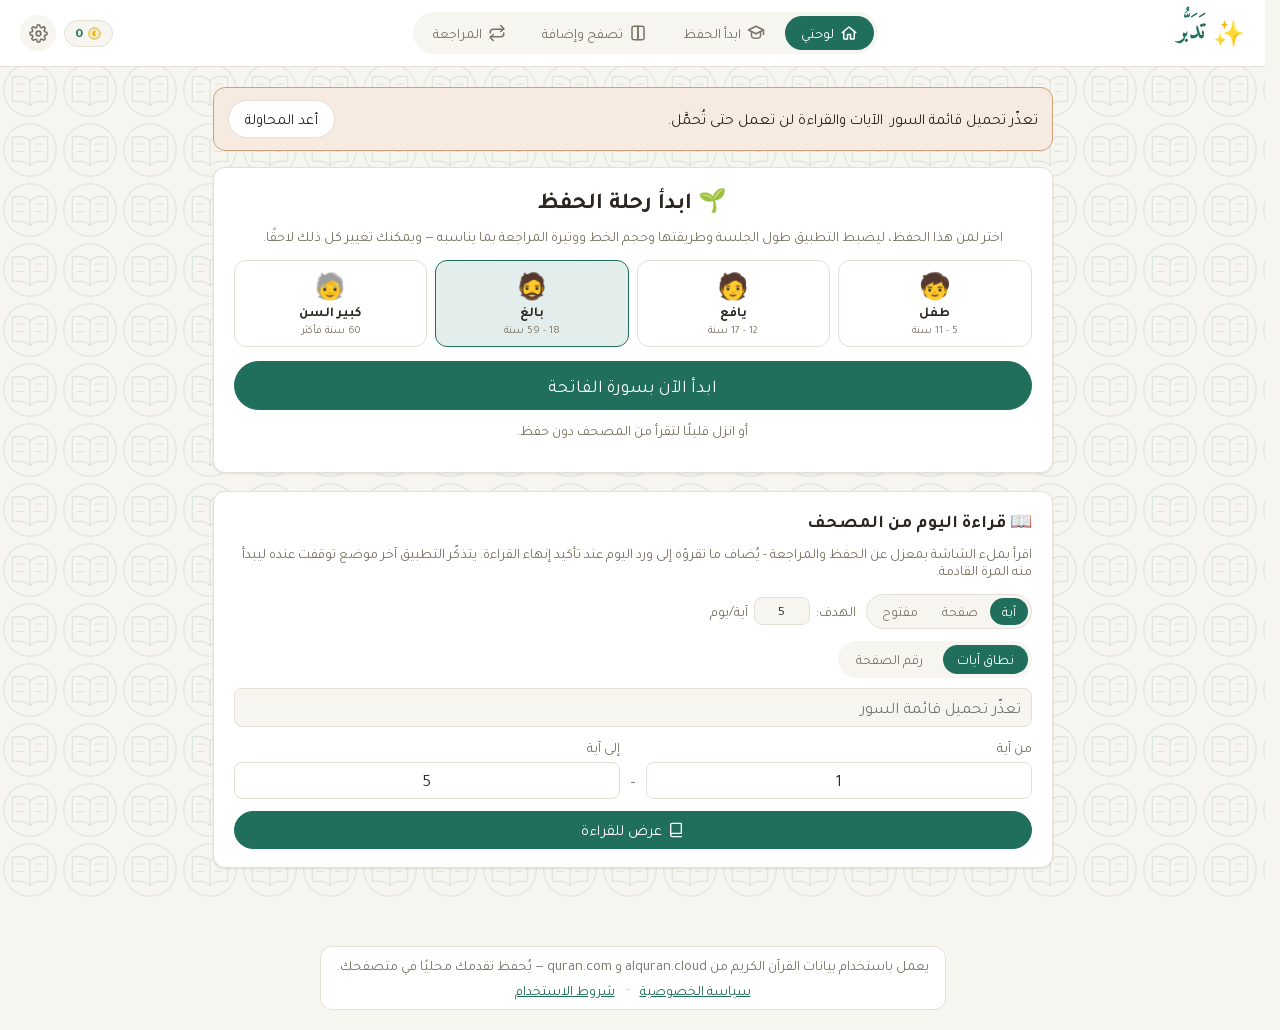
==== commit 444d6c8c: "كلُّ ما في الأزرار والحقول والحلقات في وسطها كانت الأرقام والكلمات ترتفع عن وسط ما يحملها في التطبيق" ====
--- a/index.html
+++ b/index.html
@@ -18,7 +18,13 @@
 <meta name="apple-mobile-web-app-status-bar-style" content="black-translucent">
 <meta name="apple-mobile-web-app-title" content="تدبر">
 <link rel="preconnect" href="https://fonts.googleapis.com">
-<link href="https://fonts.googleapis.com/css2?family=Amiri:wght@400;700&family=Tajawal:wght@400;500;700&family=Scheherazade+New:wght@400;700&family=Lateef:wght@400;700&family=Aref+Ruqaa:wght@400;700&family=Reem+Kufi:wght@400;700&display=swap" rel="stylesheet">
+<!-- The ayah fonts come from Google. The interface font, Tajawal, is served
+     from here (see the top of css/style.css): its metrics had to be corrected
+     to centre it, and that can only be said in our own @font-face. The two
+     subsets every screen draws with are fetched ahead of the stylesheet. -->
+<link rel="preload" href="fonts/tajawal-400-arabic.woff2" as="font" type="font/woff2" crossorigin>
+<link rel="preload" href="fonts/tajawal-700-arabic.woff2" as="font" type="font/woff2" crossorigin>
+<link href="https://fonts.googleapis.com/css2?family=Amiri:wght@400;700&family=Scheherazade+New:wght@400;700&family=Lateef:wght@400;700&family=Aref+Ruqaa:wght@400;700&family=Reem+Kufi:wght@400;700&display=swap" rel="stylesheet">
 <link rel="stylesheet" href="/css/style.css">
 <script>
 // Which tab is open is decided HERE, before anything is painted. The app's
@@ -785,6 +791,14 @@
         <button class="btn" id="btn-open-tasmee">📿 سمّع لشخص أمامك</button>
       </div>
 
+      <!-- Reciting onto a blank page: the ayah numbers are there and the
+           space between them is the ayah's own, and the words appear as they
+           are said. Free of the schedule entirely - it moves no due date. -->
+      <div class="tasmee-entry hidden" id="recite-entry">
+        <button class="btn recite-cta" id="btn-open-recite"></button>
+        <p class="muted">صفحةٌ فارغة بأرقام آياتها — تقرأ من حفظك فتُكتب الآية بالرسم العثماني كلمةً كلمة. لا تُقدّم موعدًا ولا تؤخّره.</p>
+      </div>
+
       <div class="tasmee-entry hidden" id="seam-entry">
         <button class="btn" id="btn-open-seam"></button>
         <p class="muted">تعرف كل آية وحدها، وتتوقّف عند الانتقال؟ هذا تمرين المفاصل وحدها.</p>
@@ -914,12 +928,61 @@
     <div id="info-modal-body" class="info-modal-body"></div>
     <div id="info-modal-actions" class="info-modal-actions hidden">
       <button id="info-modal-cancel" class="btn">إلغاء</button>
+      <!-- A second way out, for the questions that have two answers and a
+           way back rather than a yes and a no. -->
+      <button id="info-modal-alt" class="btn hidden"></button>
       <button id="info-modal-confirm" class="btn primary"></button>
     </div>
   </div>
 </div>
 
 <!-- FULLSCREEN MUSHAF READER (paginated by real Mushaf page, swipe to turn) -->
+<!-- The blank page. Each ayah is a row of empty slots the width of its own
+     words, closed by its number; a word said correctly is written into its
+     slot. Nothing here is graded and nothing is scheduled. -->
+<div id="recite-overlay" class="tasmee-overlay recite-overlay modal-closed">
+  <div class="tasmee-header">
+    <button id="btn-recite-close" class="icon-only-btn" aria-label="إنهاء التسميع">✕</button>
+    <span id="recite-position"></span>
+  </div>
+
+  <div class="recite-setup" id="recite-setup">
+    <p class="recite-lead">🎙️ سمِّع على الصفحة</p>
+    <p class="muted">اختر ما تُسمّعه، ثمّ اقرأ من حفظك.</p>
+    <div class="recite-scope" id="recite-scope"></div>
+    <div class="recite-range hidden" id="recite-range">
+      <label>من آية <input type="number" id="recite-from" min="1" value="1" inputmode="numeric"></label>
+      <label>إلى آية <input type="number" id="recite-to" min="1" value="1" inputmode="numeric"></label>
+    </div>
+    <!-- Why the numbers stop where they stop, said rather than left to be
+         discovered by a box that refuses to go higher. -->
+    <p class="recite-range-note hidden" id="recite-range-note"></p>
+    <p class="muted recite-count" id="recite-count"></p>
+    <div class="recite-resume hidden" id="recite-resume"></div>
+    <button class="btn primary" id="btn-recite-start">ابدأ من أوّلها</button>
+  </div>
+
+  <div class="tasmee-body recite-body hidden" id="recite-body">
+    <div class="recite-page" id="recite-page"></div>
+  </div>
+
+  <div class="recite-summary hidden" id="recite-summary"></div>
+
+  <!-- The mic in the middle, where a thumb finds it without looking; what
+       keeps the place on one side of it and what ends the page on the other. -->
+  <div class="tasmee-actions recite-actions hidden" id="recite-actions">
+    <!-- A line of its own, above the mic's own state: the mic says whether it
+         is hearing, this says whether what it heard belongs here. -->
+    <p class="recite-alert hidden" id="recite-alert"></p>
+    <p class="recite-status" id="recite-status"></p>
+    <div class="recite-bar">
+      <button class="btn recite-side" id="btn-recite-save">احفظ موضعي</button>
+      <button class="mic-btn mic-fab" id="btn-recite-mic" aria-label="ابدأ التسميع"></button>
+      <button class="btn recite-side" id="btn-recite-finish">أنهِ</button>
+    </div>
+  </div>
+</div>
+
 <div id="seam-overlay" class="tasmee-overlay seam-overlay modal-closed">
   <div class="tasmee-header">
     <button id="btn-seam-close" class="icon-only-btn" aria-label="إنهاء التمرين">✕</button>
--- a/css/style.css
+++ b/css/style.css
@@ -1,3 +1,102 @@
+/* ---------- The UI font, and where it sits in its box ----------
+
+   Tajawal is served from here rather than from Google so that its vertical
+   metrics can be stated, because the ones it ships with put every line of the
+   interface off-centre. Measured in Chrome: it declares an ascent of 0.645em -
+   exactly the top of its digits - and a descent of 0.355em, reserved for the
+   tails of Arabic letters. A box centres the space between those two lines,
+   which is weighted towards the bottom, and so every glyph set in Tajawal rode
+   0.17em high in whatever held it: two pixels and more in a number badge, in
+   a pill button, in a tab.
+
+   The overrides keep the total as it was (ascent + descent = 1em, and the
+   0.2em line gap, so line-height: normal is still 1.2em) and move the split
+   down. Two things do change size, both for the better: a line that mixes
+   Tajawal with an emoji (⚡ ابدأ التحدي) was being stretched below the emoji by
+   Tajawal's deep descent, which made those buttons 3px taller than the plain
+   ones beside them - they are the same height as their neighbours now; and
+   whole-pixel rounding moves a few boxes by a pixel either way. On paper the digits are centred at
+   0.815/0.185; in practice Chrome rounds the ascent to a whole pixel, and at
+   the sizes this interface is set in (12.75px to 16px) that rounding is
+   nearly always downward - the glyphs still rode half a pixel to a pixel and a
+   half high. 0.86/0.14 was chosen by measuring the ink of the app's own
+   buttons and badges at the densities phones actually have: every one of them
+   lands within about half a pixel of centre at 2x, 2.625x, 2.75x and 3x -
+   which at those densities is a single physical pixel or less.
+
+   Arabic fits the new box better as well: its alef rises to about 0.76em,
+   which used to overflow the top of the old one.
+
+   Every button, badge, tab and field in the app is set in this font, so this
+   is the one place the centring is fixed; nothing downstream needs nudging.
+   SIL Open Font License 1.1 - see fonts/Tajawal-OFL.txt. */
+@font-face {
+  font-family: "Tajawal";
+  font-style: normal;
+  font-weight: 400;
+  font-display: swap;
+  src: url("../fonts/tajawal-400-arabic.woff2") format("woff2");
+  ascent-override: 86%;
+  descent-override: 14%;
+  line-gap-override: 20%;
+  unicode-range: U+0600-06FF, U+0750-077F, U+0870-088E, U+0890-0891, U+0897-08E1, U+08E3-08FF, U+200C-200E, U+2010-2011, U+204F, U+2E41, U+FB50-FDFF, U+FE70-FE74, U+FE76-FEFC, U+102E0-102FB, U+10E60-10E7E, U+10EC2-10EC4, U+10EFC-10EFF, U+1EE00-1EE03, U+1EE05-1EE1F, U+1EE21-1EE22, U+1EE24, U+1EE27, U+1EE29-1EE32, U+1EE34-1EE37, U+1EE39, U+1EE3B, U+1EE42, U+1EE47, U+1EE49, U+1EE4B, U+1EE4D-1EE4F, U+1EE51-1EE52, U+1EE54, U+1EE57, U+1EE59, U+1EE5B, U+1EE5D, U+1EE5F, U+1EE61-1EE62, U+1EE64, U+1EE67-1EE6A, U+1EE6C-1EE72, U+1EE74-1EE77, U+1EE79-1EE7C, U+1EE7E, U+1EE80-1EE89, U+1EE8B-1EE9B, U+1EEA1-1EEA3, U+1EEA5-1EEA9, U+1EEAB-1EEBB, U+1EEF0-1EEF1;
+}
+@font-face {
+  font-family: "Tajawal";
+  font-style: normal;
+  font-weight: 400;
+  font-display: swap;
+  src: url("../fonts/tajawal-400-latin.woff2") format("woff2");
+  ascent-override: 86%;
+  descent-override: 14%;
+  line-gap-override: 20%;
+  unicode-range: U+0000-00FF, U+0131, U+0152-0153, U+02BB-02BC, U+02C6, U+02DA, U+02DC, U+0304, U+0308, U+0329, U+2000-206F, U+20AC, U+2122, U+2191, U+2193, U+2212, U+2215, U+FEFF, U+FFFD;
+}
+@font-face {
+  font-family: "Tajawal";
+  font-style: normal;
+  font-weight: 500;
+  font-display: swap;
+  src: url("../fonts/tajawal-500-arabic.woff2") format("woff2");
+  ascent-override: 86%;
+  descent-override: 14%;
+  line-gap-override: 20%;
+  unicode-range: U+0600-06FF, U+0750-077F, U+0870-088E, U+0890-0891, U+0897-08E1, U+08E3-08FF, U+200C-200E, U+2010-2011, U+204F, U+2E41, U+FB50-FDFF, U+FE70-FE74, U+FE76-FEFC, U+102E0-102FB, U+10E60-10E7E, U+10EC2-10EC4, U+10EFC-10EFF, U+1EE00-1EE03, U+1EE05-1EE1F, U+1EE21-1EE22, U+1EE24, U+1EE27, U+1EE29-1EE32, U+1EE34-1EE37, U+1EE39, U+1EE3B, U+1EE42, U+1EE47, U+1EE49, U+1EE4B, U+1EE4D-1EE4F, U+1EE51-1EE52, U+1EE54, U+1EE57, U+1EE59, U+1EE5B, U+1EE5D, U+1EE5F, U+1EE61-1EE62, U+1EE64, U+1EE67-1EE6A, U+1EE6C-1EE72, U+1EE74-1EE77, U+1EE79-1EE7C, U+1EE7E, U+1EE80-1EE89, U+1EE8B-1EE9B, U+1EEA1-1EEA3, U+1EEA5-1EEA9, U+1EEAB-1EEBB, U+1EEF0-1EEF1;
+}
+@font-face {
+  font-family: "Tajawal";
+  font-style: normal;
+  font-weight: 500;
+  font-display: swap;
+  src: url("../fonts/tajawal-500-latin.woff2") format("woff2");
+  ascent-override: 86%;
+  descent-override: 14%;
+  line-gap-override: 20%;
+  unicode-range: U+0000-00FF, U+0131, U+0152-0153, U+02BB-02BC, U+02C6, U+02DA, U+02DC, U+0304, U+0308, U+0329, U+2000-206F, U+20AC, U+2122, U+2191, U+2193, U+2212, U+2215, U+FEFF, U+FFFD;
+}
+@font-face {
+  font-family: "Tajawal";
+  font-style: normal;
+  font-weight: 700;
+  font-display: swap;
+  src: url("../fonts/tajawal-700-arabic.woff2") format("woff2");
+  ascent-override: 86%;
+  descent-override: 14%;
+  line-gap-override: 20%;
+  unicode-range: U+0600-06FF, U+0750-077F, U+0870-088E, U+0890-0891, U+0897-08E1, U+08E3-08FF, U+200C-200E, U+2010-2011, U+204F, U+2E41, U+FB50-FDFF, U+FE70-FE74, U+FE76-FEFC, U+102E0-102FB, U+10E60-10E7E, U+10EC2-10EC4, U+10EFC-10EFF, U+1EE00-1EE03, U+1EE05-1EE1F, U+1EE21-1EE22, U+1EE24, U+1EE27, U+1EE29-1EE32, U+1EE34-1EE37, U+1EE39, U+1EE3B, U+1EE42, U+1EE47, U+1EE49, U+1EE4B, U+1EE4D-1EE4F, U+1EE51-1EE52, U+1EE54, U+1EE57, U+1EE59, U+1EE5B, U+1EE5D, U+1EE5F, U+1EE61-1EE62, U+1EE64, U+1EE67-1EE6A, U+1EE6C-1EE72, U+1EE74-1EE77, U+1EE79-1EE7C, U+1EE7E, U+1EE80-1EE89, U+1EE8B-1EE9B, U+1EEA1-1EEA3, U+1EEA5-1EEA9, U+1EEAB-1EEBB, U+1EEF0-1EEF1;
+}
+@font-face {
+  font-family: "Tajawal";
+  font-style: normal;
+  font-weight: 700;
+  font-display: swap;
+  src: url("../fonts/tajawal-700-latin.woff2") format("woff2");
+  ascent-override: 86%;
+  descent-override: 14%;
+  line-gap-override: 20%;
+  unicode-range: U+0000-00FF, U+0131, U+0152-0153, U+02BB-02BC, U+02C6, U+02DA, U+02DC, U+0304, U+0308, U+0329, U+2000-206F, U+20AC, U+2122, U+2191, U+2193, U+2212, U+2215, U+FEFF, U+FFFD;
+}
+
 :root {
   --bg: #f7f5f0;
   --surface: #ffffff;
@@ -898,10 +997,7 @@
   white-space: nowrap;
   vertical-align: -2px;
 }
-/* A couple of px down: digit glyphs sit slightly high within their own
-   line box compared to the icon's true visual center, so the two read as
-   misaligned even though both are flex-centered on the same row. */
-.header-points-badge #header-points-value { line-height: 1; position: relative; top: 2px; }
+.header-points-badge #header-points-value { line-height: 1; }
 
 /* Bottom app-style navigation on phones/tablets: easier to reach with a thumb,
    and it keeps the brand header from competing with four tab pills for width. */
@@ -947,6 +1043,13 @@
     color: color-mix(in srgb, var(--muted) 70%, var(--text));
   }
   .tab-icon svg { width: 23px; height: 23px; }
+  /* Stacked under its icon, the label is not centred in a box of its own -
+     it is placed against the icon above it, and that spacing was drawn with
+     Tajawal's original metrics. Correcting them (top of this file) lowered
+     every glyph by 0.215em in its line, which here pulled the words away
+     from their icons. Put back exactly, and visually only - the bar keeps
+     its height. */
+  .tab-label { position: relative; top: -0.215em; }
 
   /* The open tab is marked by a pill behind its icon, not by painting the
      whole cell: a solid block a quarter of the screen wide is the loudest
@@ -1247,15 +1350,24 @@
   user-select: none;
 }
 .plan-surah-summary::-webkit-details-marker { display: none; }
-.plan-surah-summary::before {
-  content: "◀";
+/* The row's left edge: what removes the row above, what opens it below. A
+   column of their own, so neither is ever pushed onto a line of its own by a
+   long name or a gilded frame. */
+.plan-surah-side {
+  grid-column: 2;
+  grid-row: 1;
+  display: flex;
+  flex-direction: column;
+  align-items: center;
+  gap: 6px;
+}
+.plan-surah-caret {
   font-size: 0.7rem;
   color: var(--accent);
   transition: transform .2s ease;
-  grid-column: 2;
-  grid-row: 1;
-}
-.plan-surah-group[open] .plan-surah-summary::before { transform: rotate(-90deg); }
+  line-height: 1;
+}
+.plan-surah-group[open] .plan-surah-caret { transform: rotate(-90deg); }
 /* Two fixed lines, always in the same order: the surah and how much of it
    is memorized above, everything that is a state or an action below. Letting
    them share one wrapping line meant a row's shape depended on how long its
@@ -1267,12 +1379,17 @@
   display: flex;
   flex-direction: column;
   align-items: flex-start;
-  gap: 7px;
+  /* Close enough that the name and its marks read as one thing. They used
+     to sit far enough apart for the marks to look like they belonged to the
+     edge of the card rather than to the surah. */
+  gap: 4px;
 }
 .plan-surah-head {
   display: flex;
   flex-wrap: wrap;
-  align-items: baseline;
+  /* Centred, not on the baseline: the line now carries a tick and a round
+     button as well as words, and those have no baseline to sit on. */
+  align-items: center;
   gap: 4px 8px;
   min-width: 0;
 }
@@ -1458,6 +1575,12 @@
   border-color: transparent;
   /* Top and bottom are 0: the middle patch carries the gold bars itself. */
   border-width: 0 46px;
+  /* The cream panel is the middle 12..52 of the artwork's 64 units, so it
+     occupies the middle ~62% of however tall the row becomes, whatever that
+     turns out to be. The padding has to keep the content inside that band at
+     one line and at two alike - roughly a third of the content height - or
+     the words end up sitting on the gold bar below them. */
+  padding-block: 20px;
   padding-inline: 6px;
   background: none;
   border-image-source: url("data:image/svg+xml,%3Csvg xmlns='http://www.w3.org/2000/svg' viewBox='0 0 240 64' width='240' height='64'%3E %3Cdefs%3E %3ClinearGradient id='gb' x1='0' y1='0' x2='0' y2='1'%3E %3Cstop offset='0' stop-color='%23fbf0cf'/%3E%3Cstop offset='.18' stop-color='%23e3bf6a'/%3E %3Cstop offset='.42' stop-color='%23c9992f'/%3E%3Cstop offset='.58' stop-color='%23f2dca2'/%3E %3Cstop offset='.8' stop-color='%23b07f22'/%3E%3Cstop offset='1' stop-color='%238a6018'/%3E %3C/linearGradient%3E %3ClinearGradient id='pb' x1='0' y1='0' x2='0' y2='1'%3E %3Cstop offset='0' stop-color='%23fdf6e4'/%3E%3Cstop offset='.5' stop-color='%23f3e4c2'/%3E %3Cstop offset='1' stop-color='%23e6d3a8'/%3E %3C/linearGradient%3E %3ClinearGradient id='rb' x1='0' y1='0' x2='0' y2='1'%3E %3Cstop offset='0' stop-color='%23f7e4b4'/%3E%3Cstop offset='.5' stop-color='%23c2912a'/%3E %3Cstop offset='1' stop-color='%238f6519'/%3E %3C/linearGradient%3E %3C/defs%3E %3C!-- the whole silhouette. Each wing is three sharp points - a horn up, the far point at mid-height, a horn down - joined by curves that bow back toward the body, which is what makes them slender crescents rather than the blunt arrowheads a straight control point gives. --%3E %3Cpath fill='url(%23gb)' d=' M54 6 C46 6 40 4 36 0 C40 12 34 22 8 32 C34 42 40 52 36 64 C40 60 46 58 54 58 L186 58 C194 58 200 60 204 64 C200 52 206 42 232 32 C206 22 200 12 204 0 C200 4 194 6 186 6 Z'/%3E %3C!-- the panel the words sit on: a plain rectangle, as in the original - square corners, and the curls kept outside it where the wings attach --%3E %3Crect x='52' y='12' width='136' height='40' fill='url(%23pb)'/%3E %3C!-- the gold line around it --%3E %3Crect x='52' y='12' width='136' height='40' fill='none' stroke='url(%23rb)' stroke-width='2.6'/%3E %3C!-- the curl where each wing meets the panel --%3E %3Cg fill='none' stroke='%238f6519' stroke-opacity='.55' stroke-width='1.4' stroke-linecap='round'%3E %3Cpath d='M46 8C41 18 41 46 46 56'/%3E %3Cpath d='M194 8c5 10 5 28 0 38'/%3E %3C/g%3E %3C!-- a highlight along the upper edge of each wing, so the gold reads bevelled --%3E %3Cg fill='none' stroke='%23fdf3d6' stroke-opacity='.6' stroke-width='1.5' stroke-linecap='round'%3E %3Cpath d='M37 3C40 13 34 22 12 31'/%3E %3Cpath d='M203 3c-3 10 3 19 25 28'/%3E %3C/g%3E %3C/svg%3E");
@@ -1468,6 +1591,15 @@
   border-image-repeat: stretch;
   filter: drop-shadow(0 2px 6px rgba(0,0,0,0.22));
 }
+/* The wings are the widest fixed thing in the app: at 46px a side they left
+   a phone barely 180px of panel, which is not enough for the seal and a
+   badge on one line. Narrower on a phone, the artwork unchanged. */
+@media (max-width: 430px) {
+  .plan-surah-group.gilded .plan-surah-summary {
+    border-width: 0 26px;
+    border-image-width: 0 26px;
+  }
+}
 .plan-surah-group.gilded .plan-surah-name,
 .plan-surah-group.gilded .plan-surah-count,
 .plan-surah-group.gilded .plan-surah-summary::before {
@@ -1477,6 +1609,35 @@
 }
 .plan-surah-group.gilded .plan-surah-name { font-weight: 700; }
 /* The ayah list hangs below the banner, tied to it by a gold edge. */
+/* How much of the surah is memorized, in the row of marks under its name. */
+.surah-ring {
+  display: inline-flex;
+  align-items: center;
+  flex: none;
+  color: var(--primary);
+}
+.surah-ring svg { width: 18px; height: 18px; }
+.surah-ring-track { fill: none; stroke: currentColor; stroke-width: 2.4; opacity: .22; }
+.surah-ring-fill {
+  fill: none;
+  stroke: currentColor;
+  stroke-width: 2.4;
+  stroke-linecap: round;
+  transition: stroke-dasharray .3s ease;
+}
+.plan-surah-group.gilded .surah-ring { color: #6b4a12; }
+
+/* The tick, beside the name. Deep gold on the banner's cream panel - the one
+   colour that is the same cream in every theme, so it needs no variants. */
+.gild-check {
+  display: inline-flex;
+  align-items: center;
+  flex: none;
+  color: #6b4a12;
+  vertical-align: -2px;
+}
+.gild-check svg { width: 15px; height: 15px; }
+
 .plan-surah-group.gilded .plan-surah-items {
   border: 1px solid color-mix(in srgb, var(--accent) 35%, transparent);
   border-radius: 12px;
@@ -1541,10 +1702,18 @@
   border: 1px solid var(--border);
   background: none;
   color: var(--muted);
-  font-family: inherit;
-  font-size: 0.72rem;
-  line-height: 1;
   cursor: pointer;
+}
+/* Drawn rather than typed, so the cross is centred by geometry and not by
+   whatever the font thinks the glyph's box is. */
+.plan-drop-btn svg {
+  width: 13px;
+  height: 13px;
+  display: block;
+  stroke: currentColor;
+  stroke-width: 2.2;
+  stroke-linecap: round;
+  fill: none;
 }
 @media (hover: hover) {
   .plan-drop-btn:hover { color: var(--danger); border-color: color-mix(in srgb, var(--danger) 45%, transparent); }
@@ -1583,8 +1752,11 @@
    the question be walked past - the word choice, the grading, the mask and
    audio controls - is out of the way until it is answered. */
 .review-session.neighbour-pending .ayah-scroll {
+  /* Readable, because the question is about where THIS ayah sits and it
+     cannot be answered without seeing it - but not answerable, because the
+     recall it hides is still to come. */
   pointer-events: none;
-  opacity: 0.4;
+  opacity: 0.88;
   transition: opacity .25s ease;
 }
 .review-session.neighbour-pending #review-choice,
@@ -1791,6 +1963,17 @@
   flex: 1 1 0;
   min-width: 0;
 }
+/* A number in a field is one short thing in a box made for it: it goes in the
+   middle, not against the right-hand wall with the rest of the field empty
+   beside it. Text fields keep the direction of the language. */
+input[type=number] { text-align: center; -moz-appearance: textfield; appearance: textfield; }
+/* The up/down arrows. Where they are drawn they take a strip of the field -
+   and Chrome keeps that strip even where they are not, so a centred number
+   sat seven pixels to one side of the middle of its box. On a phone they are
+   never drawn at all; typing the number is how it is done everywhere. */
+input[type=number]::-webkit-inner-spin-button,
+input[type=number]::-webkit-outer-spin-button { -webkit-appearance: none; margin: 0; }
+
 .range-inputs input[type=number] {
   font-family: inherit;
   padding: 8px 10px;
@@ -2012,6 +2195,11 @@
   font-size: 1.05rem;
   margin: 0 0 8px;
   color: var(--text);
+  /* Centred reads well for a three-word gloss and badly for a page of
+     tafsir, where every line starts somewhere new and the eye has to look
+     for it. Arabic prose begins at the right; that is where it goes. */
+  text-align: start;
+  line-height: 1.9;
 }
 .meaning-day-card .muted { margin: 0; font-size: 0.78rem; }
 
@@ -2518,7 +2706,12 @@
 
 .learn-controls { display: flex; gap: 10px; flex-wrap: wrap; justify-content: center; margin: 14px 0; }
 
-.icon-label { display: inline-flex; align-items: center; gap: 6px; }
+/* An icon and its words. An inline-flex box takes its baseline from its first
+   item, and here that is the icon - whose "baseline" is its bottom edge - so
+   the whole group was seated with the icon's foot on the line of text and
+   rode five or six pixels high in its button. The last item is the words;
+   their baseline is the one the line should use. */
+.icon-label { display: inline-flex; align-items: center; gap: 6px; baseline-source: last; }
 .icon-label svg { width: 16px; height: 16px; flex-shrink: 0; }
 
 /* One tray, three equal buttons. The play button used to be 54px against
@@ -2794,7 +2987,13 @@
   color: var(--text);
   text-align: right;
 }
-.info-modal-actions { display: flex; gap: 10px; justify-content: center; margin-top: 18px; }
+.info-modal-actions { display: flex; flex-wrap: wrap; gap: 10px; justify-content: center; margin-top: 18px; }
+/* Three buttons will not sit on one phone line, and wrapping them into a
+   ragged row makes the question harder to answer than it is. */
+@media (max-width: 430px) {
+  .info-modal-actions:has(#info-modal-alt:not(.hidden)) { flex-direction: column-reverse; }
+  .info-modal-actions:has(#info-modal-alt:not(.hidden)) .btn { width: 100%; }
+}
 
 /* ---------- Modal open/close animation (shared by all 4 overlays) ---------- */
 /* A dedicated class instead of the generic .hidden utility, since that one
@@ -3050,12 +3249,354 @@
 }
 .tasmee-buttons .btn { min-height: 52px; font-size: 1rem; }
 
+/* ---------- Reciting onto a blank page ---------- */
+
+/* The one thing on the review page that is not a review. It carries the
+   theme's own primary rather than a colour of its own, so it changes with
+   every theme the way the rest of the app does - and it is the only filled
+   button among the outlined ones, which is what makes it findable. */
+.recite-cta {
+  background: linear-gradient(160deg,
+    color-mix(in srgb, var(--primary) 92%, #fff),
+    var(--primary-dark, var(--primary)));
+  color: #fff;
+  border: none;
+  padding: 12px 22px;
+  font-size: 0.95rem;
+  font-weight: 700;
+  border-radius: 999px;
+  box-shadow: 0 2px 10px color-mix(in srgb, var(--primary) 35%, transparent);
+}
+.recite-cta .icon-label svg { width: 17px; height: 17px; }
+@media (hover: hover) {
+  .recite-cta:hover { filter: brightness(1.06); }
+}
+#recite-entry {
+  padding: 14px 12px 12px;
+  border: 1px solid color-mix(in srgb, var(--primary) 28%, transparent);
+  border-radius: 14px;
+  background: color-mix(in srgb, var(--primary) 7%, var(--surface));
+  margin-bottom: 16px;
+}
+#recite-entry .muted { margin: 10px 0 0; font-size: 0.78rem; line-height: 1.7; }
+
+.recite-setup {
+  flex: 1;
+  overflow-y: auto;
+  padding: 18px 18px calc(18px + env(safe-area-inset-bottom, 0px));
+  text-align: center;
+}
+.recite-lead { font-size: 1.15rem; font-weight: 700; color: var(--primary); margin: 0 0 4px; }
+.recite-setup .muted { margin: 0 0 16px; font-size: 0.85rem; line-height: 1.7; }
+.recite-scope {
+  display: flex;
+  flex-direction: column;
+  gap: 8px;
+  margin-bottom: 14px;
+  text-align: start;
+}
+.recite-scope-btn {
+  display: flex;
+  align-items: baseline;
+  justify-content: space-between;
+  gap: 10px;
+  padding: 11px 14px;
+  border: 1px solid var(--border);
+  border-radius: 12px;
+  background: var(--surface);
+  color: var(--text);
+  font-family: inherit;
+  font-size: 0.92rem;
+  cursor: pointer;
+}
+.recite-scope-btn.active {
+  border-color: var(--primary);
+  background: color-mix(in srgb, var(--primary) 10%, var(--surface));
+}
+.recite-scope-name { font-weight: 700; }
+.recite-scope-sub { font-size: 0.76rem; color: var(--muted); flex: none; }
+.recite-range {
+  display: flex;
+  gap: 10px;
+  margin-bottom: 12px;
+}
+.recite-range label {
+  flex: 1;
+  display: flex;
+  flex-direction: column;
+  gap: 4px;
+  font-size: 0.78rem;
+  color: var(--muted);
+  text-align: start;
+}
+.recite-range input {
+  /* Half a pixel more below than above: measured at 2x to 3x, a number at
+     this size sat that much low in the field (see the font note at the top). */
+  padding: 8.5px 10px 9.5px;
+  border: 1px solid var(--border);
+  border-radius: 10px;
+  background: var(--surface);
+  color: var(--text);
+  font-family: inherit;
+  font-size: 0.95rem;
+}
+.recite-count { margin-bottom: 14px !important; }
+#btn-recite-start { min-width: 160px; }
+
+/* The page itself: cream, ruled, and mostly empty until it is recited onto. */
+.recite-body { padding-inline: 14px; }
+/* One running text, justified, the way a Mushaf page runs - the ayahs are
+   not rows, they are a flow with the ۝ marking where each one ends. */
+.recite-page {
+  background: color-mix(in srgb, var(--accent) 5%, var(--surface));
+  border: 1px solid color-mix(in srgb, var(--accent) 28%, transparent);
+  border-radius: 14px;
+  padding: 18px 14px;
+  min-height: 60vh;
+  text-align: justify;
+  text-align-last: center;
+  line-height: 2.7;
+  word-spacing: 2px;
+}
+.recite-surah-head {
+  text-align: center;
+  font-weight: 700;
+  color: var(--primary);
+  font-size: 0.95rem;
+  margin: 14px 0 10px;
+  padding-bottom: 8px;
+  border-bottom: 1px dashed color-mix(in srgb, var(--accent) 35%, transparent);
+}
+.recite-surah-head:first-child { margin-top: 0; }
+/* The heading is the one block on the page; everything else is the flow. */
+.recite-surah-head { line-height: 1.6; text-align-last: center; }
+.recite-ayah { display: contents; }
+.recite-slot {
+  position: relative;
+  display: inline-block;
+  font-family: var(--ayah-font-family, 'Amiri', serif);
+  font-size: calc(var(--ayah-font-size, 1.8rem) * 0.72);
+  line-height: 1.5;
+  transition: color .18s ease;
+}
+/* Waiting: the word holds its own width so the ayah keeps its shape, but
+   nothing of it is shown - only the rule underneath, which is the blank. */
+.recite-waiting .recite-word,
+.recite-next .recite-word { visibility: hidden; }
+.recite-waiting, .recite-next {
+  border-bottom: 2px solid color-mix(in srgb, var(--muted) 30%, transparent);
+  border-radius: 2px;
+}
+/* Where the reciter is. A stronger rule and the faintest wash - enough to
+   find at a glance, not so much that the page looks like a form. */
+.recite-next {
+  border-bottom-color: var(--primary);
+  border-bottom-width: 3px;
+  background: color-mix(in srgb, var(--primary) 9%, transparent);
+  border-radius: 3px 3px 0 0;
+}
+.recite-said { color: var(--text); }
+/* Passed over without being said - written, so it can be seen, but marked.
+   Tappable: the engine is not the judge of what came out of a mouth. */
+/* Passed over without being said. It keeps its blank - the page writes only
+   what came out of a mouth, and a word the reciter never reached is not his
+   to see written - and the blank's own rule turns red to mark the place.
+   Tapping it says «I did say that», and then it is written like the rest. */
+.recite-missed .recite-word { visibility: hidden; }
+.recite-missed {
+  color: color-mix(in srgb, var(--danger) 70%, var(--text));
+  border-bottom: 2px dotted var(--danger);
+  border-radius: 2px;
+  cursor: pointer;
+}
+/* Except when it was uncovered on request: then it is shown, because showing
+   it is what was asked for. */
+.recite-missed.recite-peek .recite-word { visibility: visible; }
+.recite-said { cursor: pointer; }
+/* Every blank is tappable too - that is how a forgotten word is uncovered. */
+.recite-waiting, .recite-next { cursor: pointer; }
+/* The number goes inside its ring and is meant to be read. Sized from the
+   page's own ayah font rather than a fixed 0.7rem - which on a phone came
+   out a few pixels tall - and given a round box with the digits centred in
+   it instead of padding that pushed them off to one side. */
+/* Both classes are on the same element and both are one class deep, so
+   plain .recite-badge lost to whichever came later in the file - which is
+   .ayah-number-badge, several hundred lines down. Naming both wins it back
+   without moving either block. */
+.ayah-number-badge.recite-badge {
+  /* Absolute, not relative to the ayah font: tied to it, the number came out
+     eight pixels tall at the smaller text settings - a dot with a ring round
+     it. This is a size that can be read at any of them. */
+  width: 23px;
+  height: 23px;
+  min-width: 0;
+  padding: 0;
+  font-size: 0.8rem;
+  font-weight: 700;
+  font-family: "Tajawal", system-ui, sans-serif;
+  line-height: 1;
+  border-width: 1.6px;
+  vertical-align: middle;
+  margin-inline: 3px;
+}
+
+.recite-actions { padding-top: 10px; }
+/* The microphone in the middle of the bar, where the thumb reaches it
+   without looking; what keeps the place on one side and what ends the page
+   on the other, both the same width so it really is the middle. */
+.recite-bar {
+  display: grid;
+  grid-template-columns: 1fr auto 1fr;
+  align-items: center;
+  gap: 10px;
+}
+.recite-side {
+  white-space: nowrap;
+  padding: 9px 10px;
+  font-size: 0.78rem;
+  min-width: 0;
+  overflow: hidden;
+  text-overflow: ellipsis;
+}
+#btn-recite-save { justify-self: start; }
+#btn-recite-finish { justify-self: end; }
+.recite-status { text-align: center; margin: 0 0 8px; }
+/* What was heard does not belong here. It sits above the mic's own state -
+   the mic says whether it is listening, this says whether it is following. */
+.recite-range-note {
+  margin: 6px 0 0;
+  text-align: center;
+  font-size: 0.76rem;
+  color: var(--accent);
+}
+.recite-alert {
+  margin: 0 0 6px;
+  padding: 7px 12px;
+  border-radius: 10px;
+  text-align: center;
+  font-size: 0.8rem;
+  line-height: 1.6;
+  color: color-mix(in srgb, var(--danger) 78%, var(--text));
+  background: color-mix(in srgb, var(--danger) 10%, transparent);
+  border: 1px solid color-mix(in srgb, var(--danger) 28%, transparent);
+}
+/* A word uncovered on request: shown, but never mistaken for one recited -
+   it keeps the blank's rule under it and is written in the page's gold. */
+.recite-peek .recite-word { visibility: visible; }
+.recite-peek {
+  color: color-mix(in srgb, var(--accent) 75%, var(--text));
+  opacity: .85;
+}
+.recite-peeked-row .recite-missed-words { color: var(--accent); }
+.recite-status {
+  flex: 1;
+  margin: 0;
+  font-size: 0.78rem;
+  color: var(--muted);
+  text-align: start;
+  line-height: 1.5;
+}
+.mic-fab {
+  justify-self: center;
+  flex: none;
+  width: 60px;
+  height: 60px;
+  border-radius: 999px;
+  border: none;
+  color: #fff;
+  display: inline-flex;
+  align-items: center;
+  justify-content: center;
+  cursor: pointer;
+  box-shadow: 0 3px 10px rgba(0,0,0,0.18);
+  transition: background .2s ease;
+}
+.mic-fab svg { width: 26px; height: 26px; }
+.mic-fab .stop-glyph { width: 22px; height: 22px; }
+@media (prefers-reduced-motion: reduce) {
+  .mic-btn.listening, .mic-btn.resuming,
+  .voice-mic-btn.listening, .voice-mic-btn.resuming { animation: none; }
+}
+
+.recite-resume { margin-bottom: 10px; }
+.recite-resume-btn {
+  width: 100%;
+  border-color: var(--primary);
+  color: var(--primary);
+  font-weight: 700;
+}
+
+/* An ayah on the page that is not in the plan - recited like the rest, and
+   nothing about it scheduled either way. */
+.recite-outside .recite-slot .recite-word { opacity: .8; }
+.recite-outside .recite-badge { opacity: .7; }
+
+.recite-summary {
+  flex-shrink: 0;
+  border-top: 1px solid var(--border);
+  background: var(--surface);
+  padding: 14px 18px calc(16px + env(safe-area-inset-bottom, 0px));
+  text-align: center;
+  max-height: 55vh;
+  overflow-y: auto;
+}
+.recite-summary-lead { font-size: 1.05rem; font-weight: 700; color: var(--primary); margin: 0 0 4px; }
+.recite-summary .muted { margin: 0 0 12px; font-size: 0.83rem; }
+.recite-missed-row {
+  display: flex;
+  align-items: baseline;
+  justify-content: space-between;
+  gap: 10px;
+  padding: 7px 10px;
+  border: 1px solid var(--border);
+  border-radius: 10px;
+  margin-bottom: 6px;
+  text-align: start;
+}
+.recite-missed-ref { font-weight: 700; font-size: 0.82rem; color: var(--primary); flex: none; }
+.recite-missed-words {
+  font-family: var(--ayah-font-family, 'Amiri', serif);
+  font-size: 0.95rem;
+  color: var(--muted);
+  min-width: 0;
+  overflow: hidden;
+  text-overflow: ellipsis;
+  white-space: nowrap;
+}
+.recite-summary-actions { display: flex; gap: 10px; margin-top: 12px; }
+.recite-summary-actions .btn { flex: 1; }
+
+/* The mic on a surah row in the plan - same small round vocabulary as تابِع
+   and ✕ beside it. */
+.plan-recite-btn {
+  flex-shrink: 0;
+  display: inline-flex;
+  align-items: center;
+  justify-content: center;
+  width: 24px;
+  height: 24px;
+  padding: 0;
+  border-radius: 999px;
+  border: 1px solid color-mix(in srgb, var(--primary) 45%, transparent);
+  background: none;
+  color: color-mix(in srgb, var(--primary) 85%, var(--text));
+  cursor: pointer;
+}
+.plan-recite-btn svg { width: 13px; height: 13px; }
+/* On the name line now, where the space is tightest - and the longest surah
+   name plus a tick plus this has to fit before anything wraps. */
+.plan-surah-head .plan-recite-btn { width: 22px; height: 22px; }
+@media (hover: hover) {
+  .plan-recite-btn:hover { background: color-mix(in srgb, var(--primary) 14%, transparent); }
+}
+.plan-surah-group.gilded .plan-recite-btn { color: #6b4a12; border-color: rgba(143,101,25,.5); }
+
 .tasmee-entry { text-align: center; margin-bottom: 14px; }
 .share-row { text-align: center; margin-bottom: 18px; }
 
 .settings-overlay.modal-closed, .info-modal-overlay.modal-closed,
 .voice-modal-overlay.modal-closed, .mushaf-reader-overlay.modal-closed,
-.tasmee-overlay.modal-closed {
+.tasmee-overlay.modal-closed, .recite-overlay.modal-closed {
   opacity: 0;
   visibility: hidden;
   pointer-events: none;
@@ -3126,6 +3667,25 @@
   margin: 0 0 20px;
   text-align: center;
 }
+/* The surah's name where it begins. A page can start a surah halfway down
+   now, and the reader was giving no sign of it - the words simply carried on
+   into a different surah. This is the Mushaf's own band, in small. */
+.mushaf-surah-mark {
+  display: block;
+  margin: 26px auto 10px;
+  padding: 5px 18px;
+  max-width: max-content;
+  border-top: 1.5px solid color-mix(in srgb, var(--accent) 55%, transparent);
+  border-bottom: 1.5px solid color-mix(in srgb, var(--accent) 55%, transparent);
+  background: color-mix(in srgb, var(--accent) 9%, transparent);
+  color: color-mix(in srgb, var(--accent) 75%, var(--text));
+  font-family: "Tajawal", system-ui, sans-serif;
+  font-size: 0.8rem;
+  font-weight: 700;
+  text-align: center;
+  letter-spacing: .3px;
+}
+.mushaf-surah-mark:first-child { margin-top: 0; }
 /* The ayah's number at the end of its ayah. A circle for one or two digits,
    and it lengthens into a lozenge for three rather than letting 100+ spill
    out of the ring - which is what a fixed 1.6em width did from البقرة 100
@@ -3139,6 +3699,13 @@
   padding: 0 0.32em;
   font-size: 0.5em;
   line-height: 1;
+  /* The number is set in the interface font wherever it appears, not in
+     whichever ayah font is chosen: each of those six has its own idea of
+     where its digits sit, and a ring that is centred in Amiri is a pixel off
+     in Lateef and three in Reem Kufi. In Tajawal - corrected at the top of
+     this file - the digits are in the middle of the ring in every one. */
+  font-family: "Tajawal", system-ui, sans-serif;
+  font-weight: 700;
   vertical-align: middle;
   border: 1.5px solid var(--accent);
   border-radius: 999px;
@@ -3181,15 +3748,37 @@
    rather than still showing a microphone. Both glyphs sit in the button
    and swap on the same .listening class the recording state already
    toggles, so there's no second source of truth to keep in sync. */
-.voice-mic-btn .stop-glyph { display: none; }
-.voice-mic-btn.listening .mic-glyph { display: none; }
-.voice-mic-btn.listening .stop-glyph { display: block; }
+/* The same swap wherever a microphone button appears: while it is running
+   the button offers "stop", so it shows a stop square rather than still
+   showing a microphone. The amber gap counts as running - the way out of it
+   is the same button. */
+.voice-mic-btn .stop-glyph, .mic-btn .stop-glyph { display: none; }
+.voice-mic-btn.listening .mic-glyph,
+.voice-mic-btn.resuming .mic-glyph,
+.mic-btn.listening .mic-glyph,
+.mic-btn.resuming .mic-glyph { display: none; }
+.voice-mic-btn.listening .stop-glyph,
+.voice-mic-btn.resuming .stop-glyph,
+.mic-btn.listening .stop-glyph,
+.mic-btn.resuming .stop-glyph { display: block; }
 @media (hover: hover) { .voice-mic-btn:hover { transform: scale(1.04); } }
 /* Green is "go": the microphone is live and the recitation may carry on.
    Red is "stop": it is not hearing you yet. Recording apps use red for the
    opposite, but here the question the colour answers is not "am I recording?"
    - it is "may I recite now?" */
 .voice-mic-btn.listening { background: var(--good); animation: micBeat 1s ease-in-out infinite; }
+
+/* The same three states wherever a microphone appears - the tasmee' modal
+   and the page alike. Green: it is hearing you, carry on. Amber: the gap
+   after a pause, while it comes back; anything said into it is lost. Red:
+   it is not listening. The colour answers "may I recite now?", which is the
+   only question a reciter is asking of it. */
+.voice-mic-btn, .mic-btn { background: var(--danger); }
+.voice-mic-btn.resuming, .mic-btn.resuming {
+  background: var(--warn);
+  animation: micBeat 1.6s ease-in-out infinite;
+}
+.mic-btn.listening { background: var(--good); animation: micBeat 1s ease-in-out infinite; }
 
 .mic-pulse-ring {
   position: absolute;
